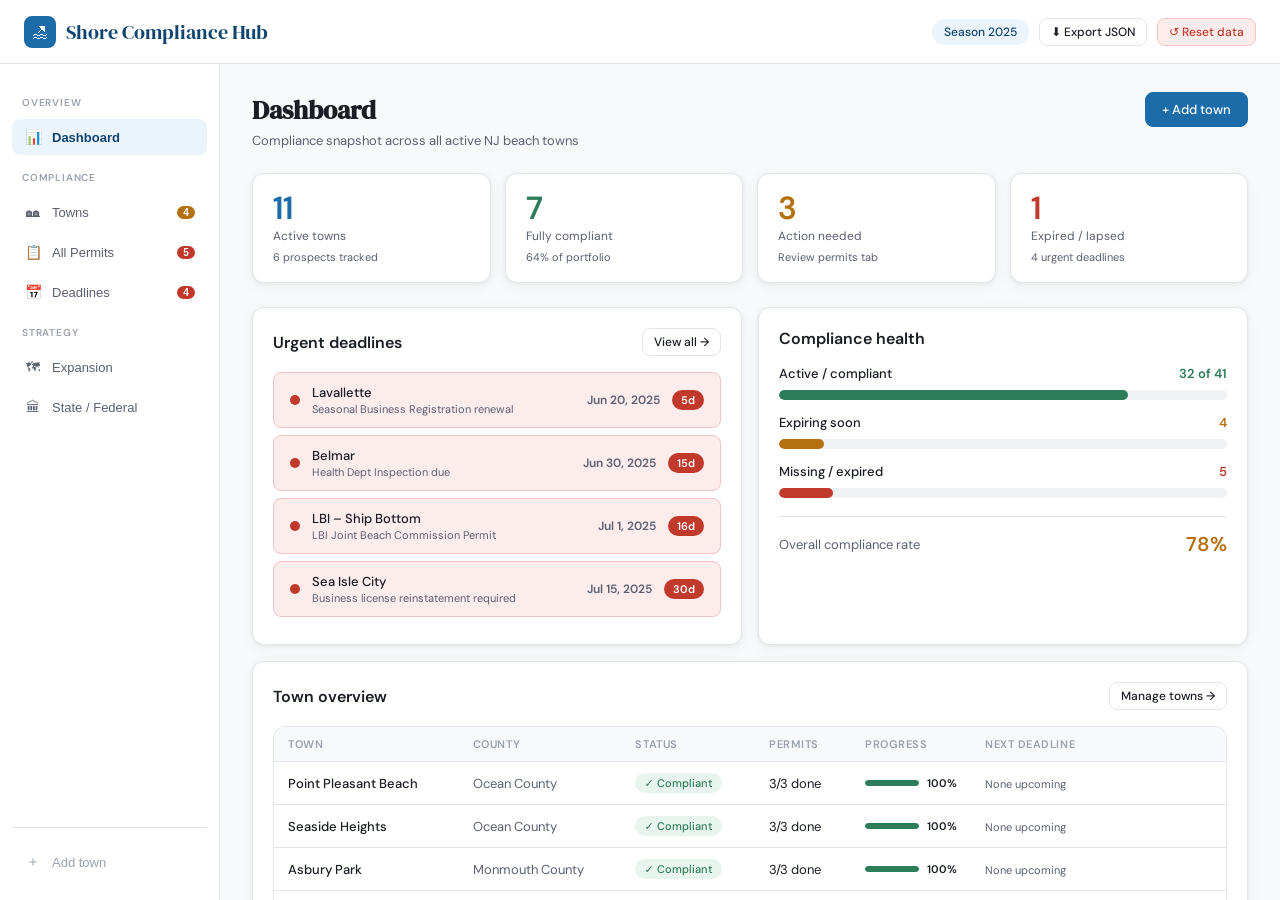
==== index.html @ e297799a "Rename shore_compliance_hub.html to index.html" ====
<!DOCTYPE html>
<html lang="en">
<head>
<meta charset="UTF-8">
<meta name="viewport" content="width=device-width, initial-scale=1.0">
<title>Shore Compliance Hub — NJ Beach Business</title>
<link href="https://fonts.googleapis.com/css2?family=DM+Sans:ital,opsz,wght@0,9..40,300;0,9..40,400;0,9..40,500;0,9..40,600;1,9..40,400&family=DM+Serif+Display&display=swap" rel="stylesheet">
<style>
*,*::before,*::after{box-sizing:border-box;margin:0;padding:0}
:root{
  --ocean:#1B6CA8;--ocean-mid:#2280C4;--ocean-light:#EBF4FB;--ocean-dark:#0F4470;
  --sand:#F5EDD8;--sand-dark:#C4A96A;
  --coral:#E05A3A;--coral-light:#FDEEE9;
  --green:#2E7D5A;--green-light:#E8F5EE;--green-mid:#3A9B70;
  --amber:#B5700F;--amber-light:#FEF3E2;
  --red:#C0392B;--red-light:#FDECEC;
  --gray:#6B7280;--gray-light:#F3F4F6;
  --bg:#ffffff;--bg2:#F8F9FA;--bg3:#F0F2F4;
  --text:#1A1D23;--text2:#5A6070;--text3:#9AA0AD;
  --border:#E2E5EA;--border-mid:#CDD1D9;
  --radius:8px;--radius-lg:12px;--radius-xl:16px;
  --shadow:0 1px 4px rgba(0,0,0,.06),0 4px 16px rgba(0,0,0,.04);
  --shadow-md:0 2px 8px rgba(0,0,0,.08),0 8px 32px rgba(0,0,0,.06);
}
html{font-size:16px;scroll-behavior:smooth}
body{font-family:'DM Sans',system-ui,sans-serif;color:var(--text);background:var(--bg2);min-height:100vh}

/* ─── LAYOUT ─── */
.app-shell{display:grid;grid-template-columns:220px 1fr;grid-template-rows:64px 1fr;min-height:100vh}
.topbar{grid-column:1/-1;background:var(--bg);border-bottom:1px solid var(--border);display:flex;align-items:center;padding:0 24px;gap:16px;position:sticky;top:0;z-index:50}
.logo{font-family:'DM Serif Display',serif;font-size:20px;color:var(--ocean-dark);display:flex;align-items:center;gap:10px;white-space:nowrap}
.logo-icon{width:32px;height:32px;background:var(--ocean);border-radius:8px;display:flex;align-items:center;justify-content:center;color:#fff;font-size:16px}
.topbar-right{margin-left:auto;display:flex;align-items:center;gap:10px}
.season-badge{padding:5px 12px;background:var(--ocean-light);color:var(--ocean-dark);border-radius:99px;font-size:12px;font-weight:500}
.sidebar{background:var(--bg);border-right:1px solid var(--border);padding:20px 12px;display:flex;flex-direction:column;gap:4px;position:sticky;top:64px;height:calc(100vh - 64px);overflow-y:auto}
.sidebar-section{font-size:10px;font-weight:600;color:var(--text3);text-transform:uppercase;letter-spacing:.08em;padding:12px 10px 6px}
.nav-item{display:flex;align-items:center;gap:10px;padding:9px 12px;border-radius:var(--radius);cursor:pointer;font-size:13px;font-weight:500;color:var(--text2);transition:all .15s;border:none;background:none;width:100%;text-align:left}
.nav-item:hover{background:var(--bg2);color:var(--text)}
.nav-item.active{background:var(--ocean-light);color:var(--ocean-dark);font-weight:600}
.nav-item .icon{width:18px;height:18px;display:flex;align-items:center;justify-content:center;font-size:14px;flex-shrink:0}
.nav-badge{margin-left:auto;background:var(--red);color:#fff;border-radius:99px;font-size:10px;font-weight:700;padding:1px 6px;min-width:18px;text-align:center}
.nav-badge.amber{background:var(--amber)}
.sidebar-footer{margin-top:auto;padding-top:16px;border-top:1px solid var(--border)}
.main{padding:28px 32px;overflow-y:auto;height:calc(100vh - 64px)}

/* ─── TYPOGRAPHY & HELPERS ─── */
h1{font-family:'DM Serif Display',serif;font-size:26px;color:var(--text)}
h2{font-size:16px;font-weight:600;color:var(--text)}
h3{font-size:14px;font-weight:500;color:var(--text)}
.page-header{display:flex;align-items:flex-start;justify-content:space-between;margin-bottom:24px;gap:12px;flex-wrap:wrap}
.page-title-group h1{margin-bottom:4px}
.page-subtitle{font-size:13px;color:var(--text2)}
.section-label{font-size:11px;font-weight:600;color:var(--text3);text-transform:uppercase;letter-spacing:.06em;margin-bottom:10px}
.hidden{display:none!important}
.flex{display:flex}.gap-6{gap:6px}.gap-8{gap:8px}.gap-12{gap:12px}.gap-16{gap:16px}
.align-center{align-items:center}.justify-between{justify-content:space-between}
.flex-1{flex:1}.wrap{flex-wrap:wrap}
.mb-8{margin-bottom:8px}.mb-12{margin-bottom:12px}.mb-16{margin-bottom:16px}.mb-20{margin-bottom:20px}.mb-24{margin-bottom:24px}
.text-sm{font-size:13px}.text-xs{font-size:11px}.text-muted{color:var(--text2)}.text-right{text-align:right}
.fw-500{font-weight:500}.fw-600{font-weight:600}

/* ─── BADGES ─── */
.badge{display:inline-flex;align-items:center;gap:4px;padding:3px 9px;border-radius:99px;font-size:11px;font-weight:500;white-space:nowrap}
.badge-green{background:var(--green-light);color:var(--green)}
.badge-amber{background:var(--amber-light);color:var(--amber)}
.badge-red{background:var(--red-light);color:var(--red)}
.badge-ocean{background:var(--ocean-light);color:var(--ocean-dark)}
.badge-gray{background:var(--bg3);color:var(--text2);border:1px solid var(--border)}

/* ─── CARDS ─── */
.card{background:var(--bg);border:1px solid var(--border);border-radius:var(--radius-lg);padding:20px;box-shadow:var(--shadow)}
.card-header{display:flex;align-items:center;justify-content:space-between;margin-bottom:16px;gap:8px;flex-wrap:wrap}
.card-sm{padding:14px 16px}
.card-grid-2{display:grid;grid-template-columns:1fr 1fr;gap:16px}
.card-grid-3{display:grid;grid-template-columns:1fr 1fr 1fr;gap:16px}
.card-grid-4{display:grid;grid-template-columns:repeat(4,1fr);gap:14px}

/* ─── STAT CARDS ─── */
.stat-card{background:var(--bg);border:1px solid var(--border);border-radius:var(--radius-lg);padding:18px 20px;box-shadow:var(--shadow)}
.stat-num{font-size:32px;font-weight:600;line-height:1;margin-bottom:4px}
.stat-label{font-size:12px;color:var(--text2)}
.stat-trend{font-size:11px;margin-top:6px}
.stat-num.ocean{color:var(--ocean)}
.stat-num.green{color:var(--green)}
.stat-num.amber{color:var(--amber)}
.stat-num.red{color:var(--red)}

/* ─── BUTTONS ─── */
.btn{display:inline-flex;align-items:center;gap:6px;padding:8px 16px;border:1px solid var(--border);background:var(--bg);border-radius:var(--radius);font-size:13px;font-weight:500;cursor:pointer;font-family:inherit;color:var(--text);transition:all .15s;white-space:nowrap}
.btn:hover{background:var(--bg2);border-color:var(--border-mid)}
.btn:active{transform:scale(.98)}
.btn-primary{background:var(--ocean);color:#fff;border-color:var(--ocean)}
.btn-primary:hover{background:var(--ocean-mid);border-color:var(--ocean-mid)}
.btn-danger{background:var(--red-light);color:var(--red);border-color:#f0c4c4}
.btn-danger:hover{background:#fbd9d8}
.btn-success{background:var(--green-light);color:var(--green);border-color:#b8e0cb}
.btn-sm{padding:5px 11px;font-size:12px}
.btn-xs{padding:3px 8px;font-size:11px}
.btn-icon{padding:6px;border-radius:var(--radius)}

/* ─── INPUTS ─── */
.form-group{margin-bottom:16px}
.form-row{display:grid;grid-template-columns:1fr 1fr;gap:12px}
.form-label{display:block;font-size:12px;font-weight:500;color:var(--text2);margin-bottom:5px}
.form-input,.form-select,.form-textarea{width:100%;padding:9px 12px;border:1px solid var(--border);border-radius:var(--radius);background:var(--bg);font-family:inherit;font-size:13px;color:var(--text);transition:border-color .15s}
.form-input:focus,.form-select:focus,.form-textarea:focus{outline:none;border-color:var(--ocean);box-shadow:0 0 0 3px rgba(27,108,168,.1)}
.form-select{cursor:pointer}
.form-textarea{resize:vertical;min-height:80px}
.search-wrap{position:relative}
.search-wrap .search-icon{position:absolute;left:10px;top:50%;transform:translateY(-50%);color:var(--text3);font-size:14px}
.search-wrap .form-input{padding-left:32px}

/* ─── TABLE ─── */
.table-wrap{overflow-x:auto;border:1px solid var(--border);border-radius:var(--radius-lg)}
table{width:100%;border-collapse:collapse;font-size:13px}
thead tr{background:var(--bg2);border-bottom:1px solid var(--border)}
th{padding:10px 14px;text-align:left;font-size:11px;font-weight:600;color:var(--text3);text-transform:uppercase;letter-spacing:.05em;white-space:nowrap}
td{padding:11px 14px;border-bottom:1px solid var(--border);vertical-align:middle}
tr:last-child td{border-bottom:none}
tr:hover td{background:var(--bg2)}
.td-actions{display:flex;gap:4px;justify-content:flex-end}

/* ─── PROGRESS ─── */
.progress-bar{height:6px;background:var(--bg3);border-radius:99px;overflow:hidden}
.progress-fill{height:100%;border-radius:99px;transition:width .4s}
.progress-fill.green{background:var(--green)}
.progress-fill.amber{background:var(--amber)}
.progress-fill.red{background:var(--red)}

/* ─── PERMIT ITEMS ─── */
.permit-list{display:flex;flex-direction:column;gap:7px}
.permit-item{display:flex;align-items:center;gap:10px;padding:10px 14px;border-radius:var(--radius);border:1px solid transparent;transition:all .15s}
.permit-item.done{background:var(--green-light);border-color:#b8e0cb}
.permit-item.warn{background:var(--amber-light);border-color:#f5d9a0}
.permit-item.miss{background:var(--red-light);border-color:#f0c4c4}
.permit-item.na{background:var(--bg2);border-color:var(--border)}
.permit-check{width:22px;height:22px;border-radius:50%;display:flex;align-items:center;justify-content:center;font-size:11px;font-weight:700;flex-shrink:0;color:#fff}
.permit-check.done{background:var(--green)}
.permit-check.warn{background:var(--amber)}
.permit-check.miss{background:var(--red)}
.permit-check.na{background:var(--text3)}
.permit-name{font-size:13px;font-weight:500;flex:1}
.permit-exp{font-size:11px;color:var(--text2);white-space:nowrap}
.permit-actions{display:flex;gap:4px;opacity:0;transition:opacity .15s}
.permit-item:hover .permit-actions{opacity:1}

/* ─── DEADLINE ITEMS ─── */
.deadline-item{display:flex;align-items:center;gap:12px;padding:11px 16px;border-radius:var(--radius);border:1px solid transparent}
.deadline-item.urgent{background:var(--red-light);border-color:#f0c4c4}
.deadline-item.soon{background:var(--amber-light);border-color:#f5d9a0}
.deadline-item.ok{background:var(--green-light);border-color:#b8e0cb}
.deadline-item+.deadline-item{margin-top:7px}
.deadline-dot{width:10px;height:10px;border-radius:50%;flex-shrink:0}
.deadline-dot.urgent{background:var(--red)}
.deadline-dot.soon{background:var(--amber)}
.deadline-dot.ok{background:var(--green)}
.deadline-meta{flex:1;min-width:0}
.deadline-town-name{font-size:13px;font-weight:500}
.deadline-type-text{font-size:11px;color:var(--text2);margin-top:1px}
.deadline-date-col{font-size:12px;font-weight:600;color:var(--text2);white-space:nowrap}
.days-chip{padding:3px 9px;border-radius:99px;font-size:11px;font-weight:600;white-space:nowrap}
.days-chip.urgent{background:var(--red);color:#fff}
.days-chip.soon{background:var(--amber);color:#fff}
.days-chip.ok{background:var(--green);color:#fff}
.days-chip.pastdue{background:#7B1010;color:#fff}

/* ─── TOWN ACCORDION ─── */
.town-accordion{display:flex;flex-direction:column;gap:8px}
.town-card{background:var(--bg);border:1px solid var(--border);border-radius:var(--radius-lg);overflow:hidden;box-shadow:var(--shadow);transition:border-color .15s}
.town-card:hover{border-color:var(--ocean-mid)}
.town-card.is-open{border-color:var(--ocean)}
.town-card-header{display:grid;grid-template-columns:1fr auto auto;gap:16px;align-items:center;padding:14px 18px;cursor:pointer;user-select:none}
.town-card-name{font-size:14px;font-weight:600}
.town-card-county{font-size:11px;color:var(--text2);margin-top:1px}
.town-card-badges{display:flex;gap:6px;flex-wrap:wrap;justify-content:flex-end}
.town-card-score-wrap{display:flex;align-items:center;gap:8px}
.town-card-pct{font-size:12px;font-weight:600;min-width:30px;text-align:right}
.town-card-pct.green{color:var(--green)}
.town-card-pct.amber{color:var(--amber)}
.town-card-pct.red{color:var(--red)}
.town-card-chevron{font-size:12px;color:var(--text3);transition:transform .2s;margin-left:8px}
.town-card-body{display:none;border-top:1px solid var(--border);padding:18px}
.town-card.is-open .town-card-body{display:block}
.town-card.is-open .town-card-chevron{transform:rotate(180deg)}
.town-meta-grid{display:grid;grid-template-columns:repeat(3,1fr);gap:10px;margin-bottom:18px}
.town-meta-item label{font-size:10px;font-weight:600;color:var(--text3);text-transform:uppercase;letter-spacing:.05em;display:block;margin-bottom:3px}
.town-meta-item span{font-size:13px;font-weight:500}
.town-notes-box{background:var(--bg2);border:1px solid var(--border);border-radius:var(--radius);padding:10px 14px;font-size:12px;color:var(--text2);margin-bottom:16px}
.town-actions{display:flex;gap:8px;margin-top:14px;flex-wrap:wrap}

/* ─── EXPANSION PROSPECTS ─── */
.prospect-grid{display:grid;grid-template-columns:repeat(2,1fr);gap:14px}
.prospect-card{background:var(--bg);border:1px solid var(--border);border-radius:var(--radius-lg);padding:16px;cursor:pointer;transition:all .2s;box-shadow:var(--shadow)}
.prospect-card:hover{border-color:var(--ocean);box-shadow:var(--shadow-md);transform:translateY(-1px)}
.prospect-card.selected{border-color:var(--ocean);border-width:2px;box-shadow:0 0 0 3px rgba(27,108,168,.1)}
.prospect-name{font-size:15px;font-weight:600;margin-bottom:4px}
.prospect-meta{font-size:11px;color:var(--text2);margin-bottom:10px}
.score-row{display:flex;align-items:center;gap:8px;margin-bottom:8px}
.score-track{flex:1;height:5px;background:var(--bg3);border-radius:99px;overflow:hidden}
.score-fill{height:100%;background:var(--ocean);border-radius:99px}
.score-num{font-size:13px;font-weight:600;color:var(--ocean);min-width:28px;text-align:right}

/* ─── MODAL ─── */
.modal-overlay{position:fixed;inset:0;background:rgba(10,20,40,.45);z-index:200;display:flex;align-items:center;justify-content:center;padding:20px;opacity:0;pointer-events:none;transition:opacity .2s}
.modal-overlay.open{opacity:1;pointer-events:all}
.modal{background:var(--bg);border-radius:var(--radius-xl);border:1px solid var(--border);box-shadow:var(--shadow-md);width:100%;max-width:520px;max-height:90vh;display:flex;flex-direction:column;transform:translateY(12px);transition:transform .2s}
.modal-overlay.open .modal{transform:translateY(0)}
.modal-header{display:flex;align-items:center;justify-content:space-between;padding:20px 24px 0}
.modal-title{font-size:16px;font-weight:600}
.modal-close{background:none;border:none;font-size:20px;cursor:pointer;color:var(--text3);line-height:1;padding:0 2px;transition:color .15s}
.modal-close:hover{color:var(--text)}
.modal-body{padding:20px 24px;overflow-y:auto;flex:1}
.modal-footer{padding:16px 24px;border-top:1px solid var(--border);display:flex;justify-content:flex-end;gap:10px}

/* ─── TOAST ─── */
.toast-stack{position:fixed;bottom:24px;right:24px;z-index:300;display:flex;flex-direction:column;gap:8px;pointer-events:none}
.toast{display:flex;align-items:center;gap:10px;padding:12px 16px;border-radius:var(--radius);background:var(--text);color:#fff;font-size:13px;font-weight:500;box-shadow:var(--shadow-md);opacity:0;transform:translateX(24px);transition:all .3s;max-width:340px}
.toast.show{opacity:1;transform:translateX(0)}
.toast.green{background:var(--green)}
.toast.red{background:var(--red)}
.toast.amber{background:var(--amber)}

/* ─── FILTER CHIPS ─── */
.chip-row{display:flex;gap:6px;flex-wrap:wrap;margin-bottom:16px}
.chip{padding:5px 13px;border:1px solid var(--border);border-radius:99px;font-size:12px;font-weight:500;cursor:pointer;background:var(--bg);color:var(--text2);font-family:inherit;transition:all .15s}
.chip:hover{border-color:var(--border-mid);color:var(--text)}
.chip.active{background:var(--ocean);color:#fff;border-color:var(--ocean)}

/* ─── EMPTY STATE ─── */
.empty-state{text-align:center;padding:48px 24px;color:var(--text2)}
.empty-icon{font-size:36px;margin-bottom:12px}
.empty-title{font-size:15px;font-weight:500;color:var(--text);margin-bottom:6px}
.empty-sub{font-size:13px}

/* ─── CONFIRM DIALOG ─── */
.confirm-overlay{position:fixed;inset:0;background:rgba(10,20,40,.5);z-index:250;display:flex;align-items:center;justify-content:center;opacity:0;pointer-events:none;transition:opacity .15s}
.confirm-overlay.open{opacity:1;pointer-events:all}
.confirm-box{background:var(--bg);border-radius:var(--radius-xl);border:1px solid var(--border);box-shadow:var(--shadow-md);padding:24px;max-width:360px;width:90%;transform:scale(.96);transition:transform .15s}
.confirm-overlay.open .confirm-box{transform:scale(1)}
.confirm-title{font-size:15px;font-weight:600;margin-bottom:8px}
.confirm-msg{font-size:13px;color:var(--text2);margin-bottom:20px;line-height:1.5}
.confirm-actions{display:flex;gap:8px;justify-content:flex-end}

/* ─── SCROLLBAR ─── */
::-webkit-scrollbar{width:6px;height:6px}
::-webkit-scrollbar-track{background:transparent}
::-webkit-scrollbar-thumb{background:var(--border-mid);border-radius:99px}

/* ─── PRINT ─── */
@media print{.sidebar,.topbar,.btn,.permit-actions,.town-actions{display:none!important}.main{padding:0;height:auto}.app-shell{grid-template-columns:1fr}}
</style>
</head>
<body>

<!-- TOAST STACK -->
<div class="toast-stack" id="toast-stack"></div>

<!-- CONFIRM DIALOG -->
<div class="confirm-overlay" id="confirm-overlay">
  <div class="confirm-box">
    <div class="confirm-title" id="confirm-title">Are you sure?</div>
    <div class="confirm-msg" id="confirm-msg"></div>
    <div class="confirm-actions">
      <button class="btn" onclick="closeConfirm(false)">Cancel</button>
      <button class="btn btn-danger" id="confirm-ok-btn" onclick="closeConfirm(true)">Delete</button>
    </div>
  </div>
</div>

<!-- MODAL: Add/Edit Town -->
<div class="modal-overlay" id="modal-town">
  <div class="modal">
    <div class="modal-header">
      <span class="modal-title" id="modal-town-title">Add Town</span>
      <button class="modal-close" onclick="closeModal('modal-town')">✕</button>
    </div>
    <div class="modal-body">
      <input type="hidden" id="town-edit-id">
      <div class="form-row">
        <div class="form-group">
          <label class="form-label">Town / Borough name *</label>
          <input class="form-input" id="tf-name" placeholder="e.g. Belmar">
        </div>
        <div class="form-group">
          <label class="form-label">County *</label>
          <select class="form-select" id="tf-county">
            <option>Monmouth County</option>
            <option>Ocean County</option>
            <option>Atlantic County</option>
            <option>Cape May County</option>
            <option>Middlesex County</option>
            <option>Burlington County</option>
            <option>Other</option>
          </select>
        </div>
      </div>
      <div class="form-row">
        <div class="form-group">
          <label class="form-label">Compliance status</label>
          <select class="form-select" id="tf-status">
            <option value="compliant">✓ Compliant</option>
            <option value="pending">⚠ Action needed</option>
            <option value="expired">✗ Expired / lapsed</option>
          </select>
        </div>
        <div class="form-group">
          <label class="form-label">Beach badge program</label>
          <select class="form-select" id="tf-badge">
            <option>Seasonal badge</option>
            <option>Daily badge</option>
            <option>Free beach</option>
          </select>
        </div>
      </div>
      <div class="form-row">
        <div class="form-group">
          <label class="form-label">Primary contact name</label>
          <input class="form-input" id="tf-contact" placeholder="e.g. Borough Clerk">
        </div>
        <div class="form-group">
          <label class="form-label">Contact phone</label>
          <input class="form-input" id="tf-phone" placeholder="732-000-0000">
        </div>
      </div>
      <div class="form-row">
        <div class="form-group">
          <label class="form-label">Annual license fee</label>
          <input class="form-input" id="tf-fee" placeholder="e.g. $2,400/season">
        </div>
        <div class="form-group">
          <label class="form-label">Setup zones / locations</label>
          <input class="form-input" type="number" id="tf-zones" min="1" value="1">
        </div>
      </div>
      <div class="form-group">
        <label class="form-label">Beach length</label>
        <input class="form-input" id="tf-beach" placeholder="e.g. 2.4 miles">
      </div>
      <div class="form-group">
        <label class="form-label">Notes / special requirements</label>
        <textarea class="form-textarea" id="tf-notes" placeholder="Key contacts, seasonal quirks, HOA agreements..."></textarea>
      </div>
    </div>
    <div class="modal-footer">
      <button class="btn" onclick="closeModal('modal-town')">Cancel</button>
      <button class="btn btn-primary" onclick="saveTown()">Save town</button>
    </div>
  </div>
</div>

<!-- MODAL: Add/Edit Permit -->
<div class="modal-overlay" id="modal-permit">
  <div class="modal">
    <div class="modal-header">
      <span class="modal-title" id="modal-permit-title">Add Permit</span>
      <button class="modal-close" onclick="closeModal('modal-permit')">✕</button>
    </div>
    <div class="modal-body">
      <input type="hidden" id="permit-edit-town-id">
      <input type="hidden" id="permit-edit-permit-id">
      <div class="form-group">
        <label class="form-label">Permit / license name *</label>
        <input class="form-input" id="pf-name" placeholder="e.g. Beach Vendor License">
      </div>
      <div class="form-row">
        <div class="form-group">
          <label class="form-label">Status</label>
          <select class="form-select" id="pf-status">
            <option value="done">✓ Active / compliant</option>
            <option value="warn">⚠ Expiring / pending</option>
            <option value="miss">✗ Missing / expired</option>
            <option value="na">— Not applicable</option>
          </select>
        </div>
        <div class="form-group">
          <label class="form-label">Permit type</label>
          <select class="form-select" id="pf-type">
            <option value="municipal">Municipal</option>
            <option value="state">State (NJ)</option>
            <option value="federal">Federal</option>
            <option value="insurance">Insurance</option>
          </select>
        </div>
      </div>
      <div class="form-row">
        <div class="form-group">
          <label class="form-label">Expiration / due date</label>
          <input class="form-input" type="date" id="pf-exp">
        </div>
        <div class="form-group">
          <label class="form-label">Issuing authority</label>
          <input class="form-input" id="pf-authority" placeholder="e.g. Borough Clerk">
        </div>
      </div>
      <div class="form-group">
        <label class="form-label">Renewal fee</label>
        <input class="form-input" id="pf-fee" placeholder="e.g. $350">
      </div>
      <div class="form-group">
        <label class="form-label">Notes</label>
        <textarea class="form-textarea" id="pf-notes" placeholder="Application steps, contacts, link to form..."></textarea>
      </div>
    </div>
    <div class="modal-footer">
      <button class="btn" onclick="closeModal('modal-permit')">Cancel</button>
      <button class="btn btn-primary" onclick="savePermit()">Save permit</button>
    </div>
  </div>
</div>

<!-- MODAL: Add/Edit Deadline -->
<div class="modal-overlay" id="modal-deadline">
  <div class="modal">
    <div class="modal-header">
      <span class="modal-title" id="modal-deadline-title">Add Deadline</span>
      <button class="modal-close" onclick="closeModal('modal-deadline')">✕</button>
    </div>
    <div class="modal-body">
      <input type="hidden" id="deadline-edit-id">
      <div class="form-group">
        <label class="form-label">Related town</label>
        <select class="form-select" id="df-town">
          <option value="__state__">State / NJ-wide</option>
        </select>
      </div>
      <div class="form-group">
        <label class="form-label">Description *</label>
        <input class="form-input" id="df-desc" placeholder="e.g. Annual vendor license renewal">
      </div>
      <div class="form-row">
        <div class="form-group">
          <label class="form-label">Due date *</label>
          <input class="form-input" type="date" id="df-date">
        </div>
        <div class="form-group">
          <label class="form-label">Priority</label>
          <select class="form-select" id="df-priority">
            <option value="urgent">🔴 Urgent</option>
            <option value="soon">🟡 Soon</option>
            <option value="ok">🟢 On track</option>
          </select>
        </div>
      </div>
      <div class="form-group">
        <label class="form-label">Notes</label>
        <textarea class="form-textarea" id="df-notes" placeholder="Reminder notes, action items..."></textarea>
      </div>
    </div>
    <div class="modal-footer">
      <button class="btn" onclick="closeModal('modal-deadline')">Cancel</button>
      <button class="btn btn-primary" onclick="saveDeadline()">Save deadline</button>
    </div>
  </div>
</div>

<!-- MODAL: Prospect Detail -->
<div class="modal-overlay" id="modal-prospect">
  <div class="modal" style="max-width:580px">
    <div class="modal-header">
      <span class="modal-title" id="modal-prospect-title">Expansion Details</span>
      <button class="modal-close" onclick="closeModal('modal-prospect')">✕</button>
    </div>
    <div class="modal-body" id="modal-prospect-body"></div>
    <div class="modal-footer">
      <button class="btn" onclick="closeModal('modal-prospect')">Close</button>
      <button class="btn btn-primary" id="modal-prospect-add-btn">+ Add to active towns</button>
    </div>
  </div>
</div>

<!-- APP SHELL -->
<div class="app-shell">

  <!-- TOP BAR -->
  <header class="topbar">
    <div class="logo">
      <div class="logo-icon">🏖</div>
      Shore Compliance Hub
    </div>
    <div class="topbar-right">
      <span class="season-badge">Season 2025</span>
      <button class="btn btn-sm" onclick="exportData()">⬇ Export JSON</button>
      <button class="btn btn-sm btn-danger" onclick="resetToDefaults()">↺ Reset data</button>
    </div>
  </header>

  <!-- SIDEBAR -->
  <nav class="sidebar">
    <span class="sidebar-section">Overview</span>
    <button class="nav-item active" onclick="gotoTab('dashboard')" id="nav-dashboard">
      <span class="icon">📊</span> Dashboard
    </button>

    <span class="sidebar-section">Compliance</span>
    <button class="nav-item" onclick="gotoTab('towns')" id="nav-towns">
      <span class="icon">🏘</span> Towns
      <span class="nav-badge amber" id="nav-towns-badge">0</span>
    </button>
    <button class="nav-item" onclick="gotoTab('permits')" id="nav-permits">
      <span class="icon">📋</span> All Permits
      <span class="nav-badge" id="nav-permits-badge">0</span>
    </button>
    <button class="nav-item" onclick="gotoTab('deadlines')" id="nav-deadlines">
      <span class="icon">📅</span> Deadlines
      <span class="nav-badge" id="nav-deadlines-badge">0</span>
    </button>

    <span class="sidebar-section">Strategy</span>
    <button class="nav-item" onclick="gotoTab('expansion')" id="nav-expansion">
      <span class="icon">🗺</span> Expansion
    </button>
    <button class="nav-item" onclick="gotoTab('statereqs')" id="nav-statereqs">
      <span class="icon">🏛</span> State / Federal
    </button>

    <div class="sidebar-footer">
      <button class="nav-item" style="color:var(--text3)" onclick="openTownModal()">
        <span class="icon">＋</span> Add town
      </button>
    </div>
  </nav>

  <!-- MAIN CONTENT -->
  <main class="main" id="main-content">

    <!-- ═══ DASHBOARD ═══ -->
    <div id="tab-dashboard">
      <div class="page-header">
        <div class="page-title-group">
          <h1>Dashboard</h1>
          <p class="page-subtitle">Compliance snapshot across all active NJ beach towns</p>
        </div>
        <button class="btn btn-primary" onclick="openTownModal()">+ Add town</button>
      </div>

      <div class="card-grid-4 mb-24" id="dash-stats"></div>

      <div class="card-grid-2 mb-16">
        <div class="card">
          <div class="card-header">
            <h2>Urgent deadlines</h2>
            <button class="btn btn-sm" onclick="gotoTab('deadlines')">View all →</button>
          </div>
          <div id="dash-urgent-deadlines"></div>
        </div>
        <div class="card">
          <div class="card-header">
            <h2>Compliance health</h2>
          </div>
          <div id="dash-health"></div>
        </div>
      </div>

      <div class="card">
        <div class="card-header">
          <h2>Town overview</h2>
          <button class="btn btn-sm" onclick="gotoTab('towns')">Manage towns →</button>
        </div>
        <div class="table-wrap">
          <table id="dash-towns-table">
            <thead><tr><th>Town</th><th>County</th><th>Status</th><th>Permits</th><th>Progress</th><th>Next deadline</th></tr></thead>
            <tbody id="dash-towns-tbody"></tbody>
          </table>
        </div>
      </div>
    </div>

    <!-- ═══ TOWNS ═══ -->
    <div id="tab-towns" class="hidden">
      <div class="page-header">
        <div class="page-title-group">
          <h1>Towns</h1>
          <p class="page-subtitle" id="towns-count-label">Loading...</p>
        </div>
        <div class="flex gap-8">
          <div class="search-wrap" style="width:220px">
            <span class="search-icon">🔍</span>
            <input class="form-input" id="towns-search" placeholder="Search towns..." oninput="renderTowns()">
          </div>
          <button class="btn btn-primary" onclick="openTownModal()">+ Add town</button>
        </div>
      </div>
      <div class="chip-row" id="towns-filter-chips">
        <button class="chip active" data-filter="all" onclick="setChipFilter('towns',this)">All</button>
        <button class="chip" data-filter="compliant" onclick="setChipFilter('towns',this)">✓ Compliant</button>
        <button class="chip" data-filter="pending" onclick="setChipFilter('towns',this)">⚠ Pending</button>
        <button class="chip" data-filter="expired" onclick="setChipFilter('towns',this)">✗ Expired</button>
      </div>
      <div class="town-accordion" id="towns-accordion"></div>
    </div>

    <!-- ═══ PERMITS ═══ -->
    <div id="tab-permits" class="hidden">
      <div class="page-header">
        <div class="page-title-group">
          <h1>All Permits</h1>
          <p class="page-subtitle">Unified permit registry across all towns</p>
        </div>
        <div class="flex gap-8">
          <div class="search-wrap" style="width:200px">
            <span class="search-icon">🔍</span>
            <input class="form-input" id="permits-search" placeholder="Search permits..." oninput="renderPermits()">
          </div>
        </div>
      </div>
      <div class="flex gap-12 mb-16 wrap">
        <div>
          <div class="section-label mb-8">Filter by town</div>
          <select class="form-select" style="width:200px" id="permits-town-filter" onchange="renderPermits()">
            <option value="all">All towns</option>
          </select>
        </div>
        <div>
          <div class="section-label mb-8">Filter by type</div>
          <div class="chip-row" id="permits-type-chips" style="margin-bottom:0">
            <button class="chip active" data-filter="all" onclick="setChipFilter('permits',this)">All types</button>
            <button class="chip" data-filter="municipal" onclick="setChipFilter('permits',this)">Municipal</button>
            <button class="chip" data-filter="state" onclick="setChipFilter('permits',this)">State</button>
            <button class="chip" data-filter="federal" onclick="setChipFilter('permits',this)">Federal</button>
            <button class="chip" data-filter="insurance" onclick="setChipFilter('permits',this)">Insurance</button>
          </div>
        </div>
        <div>
          <div class="section-label mb-8">Filter by status</div>
          <div class="chip-row" id="permits-status-chips" style="margin-bottom:0">
            <button class="chip active" data-filter="all" onclick="setChipFilter('permit-status',this)">All statuses</button>
            <button class="chip" data-filter="done" onclick="setChipFilter('permit-status',this)">✓ Active</button>
            <button class="chip" data-filter="warn" onclick="setChipFilter('permit-status',this)">⚠ Expiring</button>
            <button class="chip" data-filter="miss" onclick="setChipFilter('permit-status',this)">✗ Missing</button>
          </div>
        </div>
      </div>
      <div class="table-wrap">
        <table>
          <thead><tr><th>Permit / License</th><th>Town</th><th>Type</th><th>Status</th><th>Expires</th><th>Authority</th><th>Fee</th><th></th></tr></thead>
          <tbody id="permits-tbody"></tbody>
        </table>
      </div>
    </div>

    <!-- ═══ DEADLINES ═══ -->
    <div id="tab-deadlines" class="hidden">
      <div class="page-header">
        <div class="page-title-group">
          <h1>Deadlines</h1>
          <p class="page-subtitle">All compliance due dates, sorted by urgency</p>
        </div>
        <button class="btn btn-primary" onclick="openDeadlineModal()">+ Add deadline</button>
      </div>
      <div class="chip-row" id="deadlines-filter-chips">
        <button class="chip active" data-filter="all" onclick="setChipFilter('deadlines',this)">All</button>
        <button class="chip" data-filter="urgent" onclick="setChipFilter('deadlines',this)">🔴 Urgent</button>
        <button class="chip" data-filter="soon" onclick="setChipFilter('deadlines',this)">🟡 Soon</button>
        <button class="chip" data-filter="ok" onclick="setChipFilter('deadlines',this)">🟢 On track</button>
      </div>
      <div id="deadlines-list"></div>
    </div>

    <!-- ═══ EXPANSION ═══ -->
    <div id="tab-expansion" class="hidden">
      <div class="page-header">
        <div class="page-title-group">
          <h1>Expansion Planner</h1>
          <p class="page-subtitle">Prospect towns ranked by compliance feasibility, permit complexity, and revenue potential</p>
        </div>
      </div>
      <div class="prospect-grid" id="prospect-grid"></div>
    </div>

    <!-- ═══ STATE / FEDERAL ═══ -->
    <div id="tab-statereqs" class="hidden">
      <div class="page-header">
        <div class="page-title-group">
          <h1>State &amp; Federal Requirements</h1>
          <p class="page-subtitle">NJ-wide and federal licenses required regardless of operating town</p>
        </div>
        <button class="btn btn-primary" onclick="openPermitModal('__state__')">+ Add state permit</button>
      </div>
      <div class="card mb-16">
        <div class="card-header"><h2>NJ State licenses</h2><span class="badge badge-green">New Jersey</span></div>
        <div class="permit-list" id="state-permits-list"></div>
      </div>
      <div class="card">
        <div class="card-header"><h2>Federal requirements</h2><span class="badge badge-ocean">USA</span></div>
        <div class="permit-list" id="federal-permits-list"></div>
      </div>
    </div>

  </main>
</div>

<script>
// ────────────────────────────────────────────────────
//  DATA LAYER
// ────────────────────────────────────────────────────
const DEFAULT_DATA = {
  towns: [
    { id:1, name:'Point Pleasant Beach', county:'Ocean County', status:'compliant', badgeProgram:'Seasonal badge', contact:'Jennifer Walsh', phone:'732-892-1118', fee:'$2,400/season', zones:3, beach:'1.8 miles', notes:'Strong summer season. Boardwalk vendor spots fill quickly — reserve early.',
      permits:[
        {id:101,name:'Beach Vendor License',status:'done',type:'municipal',exp:'2025-09-30',authority:'Borough Clerk',fee:'$750',notes:'Renews annually March 1.'},
        {id:102,name:'Special Event Permit',status:'done',type:'municipal',exp:'2025-09-30',authority:'Events Office',fee:'$200',notes:'Required for group bookings >20 pax.'},
        {id:103,name:'Zoning Approval – Boardwalk',status:'done',type:'municipal',exp:'2025-12-31',authority:'Planning Board',fee:'$150',notes:''},
      ]},
    { id:2, name:'Seaside Heights', county:'Ocean County', status:'compliant', badgeProgram:'Seasonal badge', contact:'Mark DeVito', phone:'732-793-9100', fee:'$1,800/season', zones:4, beach:'1.2 miles', notes:'High foot traffic. Work closely with borough on peak-season logistics.',
      permits:[
        {id:201,name:'Beach Vendor License',status:'done',type:'municipal',exp:'2025-09-30',authority:'Borough Hall',fee:'$600',notes:''},
        {id:202,name:'Amusement / Recreation Permit',status:'done',type:'municipal',exp:'2025-09-30',authority:'Recreation Dept.',fee:'$300',notes:''},
        {id:203,name:'Fire Marshal Inspection',status:'done',type:'municipal',exp:'2025-06-01',authority:'Fire Marshal',fee:'$0',notes:'Annual inspection of storage shed.'},
      ]},
    { id:3, name:'Asbury Park', county:'Monmouth County', status:'compliant', badgeProgram:'Free beach', contact:'City Clerk Office', phone:'732-775-2100', fee:'$3,100/season', zones:2, beach:'1.5 miles', notes:'Free beach = high volume. ADA compliance is strictly enforced.',
      permits:[
        {id:301,name:'Beach Operator Permit',status:'done',type:'municipal',exp:'2025-10-31',authority:'City Clerk',fee:'$1,200',notes:''},
        {id:302,name:'Commercial Use Agreement',status:'done',type:'municipal',exp:'2025-12-31',authority:'City Administrator',fee:'$900',notes:'Annual agreement with city.'},
        {id:303,name:'ADA Compliance Certification',status:'done',type:'state',exp:'2025-12-31',authority:'NJ DCA',fee:'$0',notes:'Self-certification form filed annually.'},
      ]},
    { id:4, name:'Belmar', county:'Monmouth County', status:'pending', badgeProgram:'Seasonal badge', contact:'Borough Hall', phone:'732-681-3700', fee:'$1,950/season', zones:3, beach:'1.1 miles', notes:'Health dept inspection overdue. DPW permit not yet applied for.',
      permits:[
        {id:401,name:'Beach Vendor License',status:'done',type:'municipal',exp:'2025-09-30',authority:'Borough Clerk',fee:'$700',notes:''},
        {id:402,name:'Health Dept Inspection',status:'warn',type:'municipal',exp:'2025-06-30',authority:'Monmouth Co. Health',fee:'$0',notes:'URGENT — schedule immediately.'},
        {id:403,name:'DPW Encroachment Permit',status:'miss',type:'municipal',exp:'',authority:'Dept. of Public Works',fee:'$175',notes:'Apply at least 4 weeks before season.'},
      ]},
    { id:5, name:'Spring Lake', county:'Monmouth County', status:'compliant', badgeProgram:'Seasonal badge', contact:'Borough Clerk', phone:'732-449-0800', fee:'$2,200/season', zones:2, beach:'2.0 miles', notes:'Upscale clientele. Very organized permit process.',
      permits:[
        {id:501,name:'Commercial Beach Permit',status:'done',type:'municipal',exp:'2025-09-30',authority:'Borough Clerk',fee:'$800',notes:''},
        {id:502,name:'Seasonal Concession License',status:'done',type:'municipal',exp:'2025-09-30',authority:'Borough Hall',fee:'$400',notes:''},
      ]},
    { id:6, name:'Lavallette', county:'Ocean County', status:'pending', badgeProgram:'Seasonal badge', contact:"Mayor's Office", phone:'732-793-7477', fee:'$1,600/season', zones:2, beach:'0.9 miles', notes:'Seasonal business registration renewal due very soon.',
      permits:[
        {id:601,name:'Beach Vendor License',status:'done',type:'municipal',exp:'2025-09-30',authority:'Borough Clerk',fee:'$500',notes:''},
        {id:602,name:'Seasonal Business Registration',status:'warn',type:'municipal',exp:'2025-06-20',authority:'Borough Hall',fee:'$125',notes:'URGENT — expires June 20.'},
        {id:603,name:'Insurance Certificate on File',status:'done',type:'insurance',exp:'2025-12-01',authority:'Borough Hall',fee:'$0',notes:'COI filed with borough.'},
      ]},
    { id:7, name:'Manasquan', county:'Monmouth County', status:'compliant', badgeProgram:'Seasonal badge', contact:"Clerk's Office", phone:'732-223-0544', fee:'$1,750/season', zones:2, beach:'0.8 miles', notes:'Smooth permit process. Great relationship with borough.',
      permits:[
        {id:701,name:'Beach Operator License',status:'done',type:'municipal',exp:'2025-09-30',authority:'Borough Clerk',fee:'$600',notes:''},
        {id:702,name:'Municipal Court Bond',status:'done',type:'municipal',exp:'2025-12-31',authority:'Court Administrator',fee:'$250',notes:''},
      ]},
    { id:8, name:'LBI – Ship Bottom', county:'Ocean County', status:'pending', badgeProgram:'Daily / Seasonal badge', contact:'Ship Bottom Borough', phone:'609-494-2171', fee:'$2,800/season', zones:5, beach:'3.0 miles', notes:'LBI joint beach commission approval required. Storage agreement pending.',
      permits:[
        {id:801,name:'LBI Joint Beach Commission Permit',status:'warn',type:'municipal',exp:'2025-07-01',authority:'LBI Beach Commission',fee:'$950',notes:'Meeting held first Tuesday of month.'},
        {id:802,name:'Beach Chair/Umbrella License',status:'miss',type:'municipal',exp:'',authority:'Ship Bottom Borough',fee:'$400',notes:'Requires separate application.'},
        {id:803,name:'Liability Waiver on File',status:'done',type:'insurance',exp:'2025-12-01',authority:'Borough Clerk',fee:'$0',notes:''},
        {id:804,name:'Seasonal Storage Agreement',status:'miss',type:'municipal',exp:'',authority:'DPW',fee:'$300',notes:'Storage shed lease needed.'},
      ]},
    { id:9, name:'Avalon', county:'Cape May County', status:'compliant', badgeProgram:'Seasonal badge', contact:'Borough Hall', phone:'609-967-3066', fee:'$3,400/season', zones:3, beach:'2.8 miles', notes:'Premium market, high revenue per unit. Dune protection compliance mandatory.',
      permits:[
        {id:901,name:'Beach Concession License',status:'done',type:'municipal',exp:'2025-09-30',authority:'Borough Clerk',fee:'$1,100',notes:''},
        {id:902,name:'Dune Protection Compliance',status:'done',type:'state',exp:'2025-12-31',authority:'NJ DEP / CAFRA',fee:'$0',notes:'Annual self-certification.'},
        {id:903,name:'Seasonal Employee Registration',status:'done',type:'state',exp:'2025-12-31',authority:'NJ DOL',fee:'$0',notes:'Filed with NJ DOL each May.'},
      ]},
    { id:10, name:'Wildwood', county:'Cape May County', status:'compliant', badgeProgram:'Free beach', contact:'City Business Office', phone:'609-522-2444', fee:'$2,100/season', zones:6, beach:'5.0 miles', notes:'Free beach = very high volume. Widest beach in NJ. Excellent for group experiences.',
      permits:[
        {id:1001,name:'Beach Equipment Vendor License',status:'done',type:'municipal',exp:'2025-09-30',authority:'City Business Office',fee:'$800',notes:''},
        {id:1002,name:'Boardwalk Operator Permit',status:'done',type:'municipal',exp:'2025-09-30',authority:'Boardwalk Commission',fee:'$500',notes:''},
        {id:1003,name:'Cape May Co. Health Cert.',status:'done',type:'state',exp:'2025-12-31',authority:'Cape May Co. Health',fee:'$0',notes:'Annual inspection.'},
      ]},
    { id:11, name:'Sea Isle City', county:'Cape May County', status:'expired', badgeProgram:'Seasonal badge', contact:'City Hall', phone:'609-263-4461', fee:'$1,900/season', zones:2, beach:'1.4 miles', notes:'CRITICAL: Both vendor license and annual business renewal lapsed. Must reinstate before operating.',
      permits:[
        {id:1101,name:'Beach Vendor License',status:'miss',type:'municipal',exp:'2024-09-30',authority:'City Clerk',fee:'$700',notes:'EXPIRED. Reinstatement requires re-application.'},
        {id:1102,name:'Annual Business Renewal',status:'miss',type:'municipal',exp:'2025-01-15',authority:'City Hall',fee:'$250',notes:'EXPIRED. Penalty fee may apply.'},
        {id:1103,name:'Liability Insurance',status:'warn',type:'insurance',exp:'2025-08-01',authority:'City Hall',fee:'$0',notes:'COI needs to be re-submitted with updated policy.'},
      ]},
  ],
  statePermits: [
    {id:'s1',name:'NJ Business Registration (Trade Name)',status:'done',type:'state',exp:'2025-12-31',authority:'NJ Division of Revenue',fee:'$125',notes:'Renews annually.'},
    {id:'s2',name:'NJ DEP Coastal Zone Permit (CAFRA)',status:'done',type:'state',exp:'2025-10-01',authority:'NJ DEP / CAFRA',fee:'$500',notes:'Required for any coastal commercial activity.'},
    {id:'s3',name:'NJ Sales Tax Certificate (ST-1)',status:'done',type:'state',exp:'Permanent',authority:'NJ Division of Taxation',fee:'$0',notes:'One-time registration. Keep on file at all locations.'},
    {id:'s4',name:'General Liability Insurance ($2M per occurrence)',status:'done',type:'insurance',exp:'2025-12-01',authority:'All municipalities require',fee:'~$3,800/yr',notes:'COI must be furnished to each town annually.'},
    {id:'s5',name:"Workers' Comp Insurance",status:'done',type:'insurance',exp:'2025-12-01',authority:'NJ DOL requirement',fee:'~$1,200/yr',notes:'Required if any W-2 employees.'},
    {id:'s6',name:'NJ Seller\'s Permit (if retail)',status:'done',type:'state',exp:'Permanent',authority:'NJ Division of Taxation',fee:'$0',notes:'Required if selling merchandise.'},
  ],
  federalPermits: [
    {id:'f1',name:'Federal EIN (Employer ID Number)',status:'done',type:'federal',exp:'Permanent',authority:'IRS',fee:'$0',notes:''},
    {id:'f2',name:'I-9 / Worker Authorization Records',status:'done',type:'federal',exp:'Ongoing',authority:'USCIS / DOL',fee:'$0',notes:'Required for all employees. Keep on file 3 yrs.'},
    {id:'f3',name:'ADA Compliance (Title III)',status:'done',type:'federal',exp:'Ongoing',authority:'DOJ / ADA',fee:'$0',notes:'Beach equipment must be ADA accessible.'},
  ],
  deadlines: [
    {id:'d1',town:'Lavallette',desc:'Seasonal Business Registration renewal',date:'2025-06-20',urgency:'urgent',notes:'File with Borough Hall in person.'},
    {id:'d2',town:'Belmar',desc:'Health Dept Inspection due',date:'2025-06-30',urgency:'urgent',notes:'Call Monmouth County Health at 732-431-7456.'},
    {id:'d3',town:'LBI – Ship Bottom',desc:'LBI Joint Beach Commission Permit',date:'2025-07-01',urgency:'urgent',notes:'Commission meeting first Tuesday of July.'},
    {id:'d4',town:'Sea Isle City',desc:'Business license reinstatement required',date:'2025-07-15',urgency:'urgent',notes:'Re-application required — not a simple renewal.'},
    {id:'d5',town:'Belmar',desc:'DPW Encroachment Permit application',date:'2025-07-20',urgency:'soon',notes:'4-week processing time.'},
    {id:'d6',town:'LBI – Ship Bottom',desc:'Beach Chair/Umbrella License',date:'2025-07-25',urgency:'soon',notes:''},
    {id:'d7',town:'LBI – Ship Bottom',desc:'Seasonal Storage Agreement signing',date:'2025-07-25',urgency:'soon',notes:'Coordinate with DPW.'},
    {id:'d8',town:'Sea Isle City',desc:'Liability Insurance COI re-submission',date:'2025-08-01',urgency:'soon',notes:''},
    {id:'d9',town:'NJ-wide',desc:'NJ DEP Coastal Zone Permit renewal',date:'2025-10-01',urgency:'ok',notes:'Submit 60 days in advance.'},
    {id:'d10',town:'All towns',desc:'Municipal vendor permits renewal season',date:'2025-09-30',urgency:'ok',notes:'Begin renewal process August 1.'},
    {id:'d11',town:'NJ-wide',desc:'General Liability Insurance renewal',date:'2025-12-01',urgency:'ok',notes:'Furnish updated COI to all 11 towns.'},
  ],
  prospects: [
    {id:'p1',name:'Mantoloking',county:'Ocean County',population:250,beach:'1.2 mi',fee:'~$3,200',complexity:'Low',score:88,badge:'Seasonal badge',requirements:['Private beach community HOA approval','Ocean Co. health certificate','Liability COI ($2M+)','DPW coordination for equipment storage'],notes:'Very small, exclusive community. Limited vendor slots but very high revenue per booking. Relationship-driven — HOA board approval is the key gate.'},
    {id:'p2',name:'Bay Head',county:'Ocean County',population:1200,beach:'0.8 mi',fee:'~$2,800',complexity:'Low',score:82,badge:'Seasonal badge',requirements:['Bay Head Beach Assoc. vote (held annually in April)','Annual vendor license – Borough Clerk','DPW encroachment permit','Insurance COI on file'],notes:'Semi-private beach association controls vendor access. Long lead time for association vote. Strong demographics.'},
    {id:'p3',name:'Ortley Beach',county:'Ocean County',population:2800,beach:'1.8 mi',fee:'~$2,100',complexity:'Medium',score:79,badge:'Seasonal badge',requirements:['Toms River Township approval (covers Ortley)','Ocean Co. health certificate','DPW encroachment permit','Seasonal business registration'],notes:'Part of Toms River Township — single municipal contact simplifies process. Mid-market pricing. Good volume potential.'},
    {id:'p4',name:'Normandy Beach',county:'Ocean County',population:950,beach:'1.4 mi',fee:'~$1,600',complexity:'Medium',score:76,badge:'Seasonal badge',requirements:['Borough vendor license','Ocean Co. health inspection','Fire marshal approval','Seasonal storage agreement'],notes:'Quieter market, lower competition. Streamlined permit process. Good starter market for expansion.'},
    {id:'p5',name:'Brigantine',county:'Atlantic County',population:9000,beach:'7.0 mi',fee:'~$2,400',complexity:'Medium',score:74,badge:'Seasonal badge',requirements:['Brigantine vendor license','Atlantic Co. health certificate','Zone-specific site approval','Seasonal employee registration (NJ DOL)'],notes:'Long beachfront with excellent density opportunity. Atlantic Co. health dept adds one step vs Ocean/Monmouth. Near Atlantic City for logistics.'},
    {id:'p6',name:'Cape May City',county:'Cape May County',population:3600,beach:'2.5 mi',fee:'~$4,100',complexity:'High',score:71,badge:'Seasonal badge',requirements:['Historic Preservation Commission review','Cape May Beach Commission approval','City of Cape May vendor license','NJ DEP CAFRA dune certification','NPS consultation (Cape May is in federal planning area)'],notes:'Highest revenue potential of all prospects. Complex due to historic district overlay and NPS involvement. 4–6 month lead time recommended.'},
  ]
};

// Active filter state
const filters = { towns:'all', permits:'all', 'permit-status':'all', deadlines:'all' };

function loadData() {
  try {
    const raw = localStorage.getItem('shore_compliance_data');
    if(raw) return JSON.parse(raw);
  } catch(e) {}
  return JSON.parse(JSON.stringify(DEFAULT_DATA));
}
function saveData() {
  localStorage.setItem('shore_compliance_data', JSON.stringify(DB));
  updateNavBadges();
}
function resetToDefaults() {
  confirm2('Reset all data to defaults? This cannot be undone.','Reset to defaults', ()=>{
    localStorage.removeItem('shore_compliance_data');
    DB = JSON.parse(JSON.stringify(DEFAULT_DATA));
    saveData();
    renderAll();
    toast('Data reset to defaults','amber');
  },'Reset');
}
function exportData() {
  const blob = new Blob([JSON.stringify(DB, null, 2)], {type:'application/json'});
  const a = document.createElement('a');
  a.href = URL.createObjectURL(blob);
  a.download = 'shore_compliance_hub.json';
  a.click();
  toast('Exported successfully','green');
}

let DB = loadData();

// ────────────────────────────────────────────────────
//  HELPERS
// ────────────────────────────────────────────────────
const TODAY = new Date('2025-06-15');

function daysUntil(dateStr) {
  if(!dateStr || dateStr === 'Permanent' || dateStr === 'Permanent' || dateStr === 'Ongoing' || dateStr.includes('EXPIRE')) return null;
  const d = new Date(dateStr);
  if(isNaN(d)) return null;
  return Math.round((d - TODAY) / 86400000);
}
function urgencyFromDays(days) {
  if(days === null) return 'ok';
  if(days < 0) return 'urgent';
  if(days <= 30) return 'urgent';
  if(days <= 90) return 'soon';
  return 'ok';
}
function daysLabel(dateStr) {
  const d = daysUntil(dateStr);
  if(d === null) return '';
  if(d < 0) return 'PAST DUE';
  if(d === 0) return 'Today';
  return d + 'd';
}
function formatDate(dateStr) {
  if(!dateStr) return '—';
  if(dateStr === 'Permanent' || dateStr === 'Ongoing') return dateStr;
  const d = new Date(dateStr);
  if(isNaN(d)) return dateStr;
  return d.toLocaleDateString('en-US',{month:'short',day:'numeric',year:'numeric'});
}
function townScore(town) {
  if(!town.permits.length) return 0;
  const done = town.permits.filter(p=>p.status==='done'||p.status==='na').length;
  return Math.round(done/town.permits.length*100);
}
function scoreClass(pct) {
  if(pct >= 90) return 'green';
  if(pct >= 50) return 'amber';
  return 'red';
}
function statusBadge(status) {
  const map = {compliant:'badge-green',pending:'badge-amber',expired:'badge-red'};
  const label = {compliant:'✓ Compliant',pending:'⚠ Pending',expired:'✗ Expired'};
  return `<span class="badge ${map[status]||'badge-gray'}">${label[status]||status}</span>`;
}
function permitStatusBadge(status) {
  const map = {done:'badge-green',warn:'badge-amber',miss:'badge-red',na:'badge-gray'};
  const label = {done:'Active',warn:'Expiring',miss:'Missing',na:'N/A'};
  return `<span class="badge ${map[status]||'badge-gray'}">${label[status]||status}</span>`;
}
function typeBadge(type) {
  const map = {municipal:'badge-gray',state:'badge-ocean',federal:'badge-amber',insurance:'badge-green'};
  return `<span class="badge ${map[type]||'badge-gray'}">${type}</span>`;
}
function nextDeadlineForTown(townName) {
  const now = DB.deadlines.filter(d=>d.town===townName).sort((a,b)=>new Date(a.date)-new Date(b.date));
  return now[0] || null;
}
function uid() { return Date.now()+'_'+Math.random().toString(36).slice(2,7); }

// ────────────────────────────────────────────────────
//  NAV
// ────────────────────────────────────────────────────
let activeTab = 'dashboard';
const TABS = ['dashboard','towns','permits','deadlines','expansion','statereqs'];

function gotoTab(tab) {
  activeTab = tab;
  TABS.forEach(t => {
    document.getElementById('tab-'+t).classList.toggle('hidden', t!==tab);
    document.getElementById('nav-'+t)?.classList.toggle('active', t===tab);
  });
  if(tab==='dashboard') renderDashboard();
  if(tab==='towns') renderTowns();
  if(tab==='permits') renderPermits();
  if(tab==='deadlines') renderDeadlines();
  if(tab==='expansion') renderExpansion();
  if(tab==='statereqs') renderStateReqs();
}

function updateNavBadges() {
  const urgentDeadlines = DB.deadlines.filter(d=>d.urgency==='urgent').length;
  const pendingTowns = DB.towns.filter(t=>t.status==='pending'||t.status==='expired').length;
  const missingPermits = DB.towns.reduce((n,t)=>n+t.permits.filter(p=>p.status==='miss').length,0) + DB.statePermits.filter(p=>p.status==='miss').length + DB.federalPermits.filter(p=>p.status==='miss').length;

  const nd = document.getElementById('nav-deadlines-badge');
  nd.textContent = urgentDeadlines;
  nd.className = 'nav-badge' + (urgentDeadlines>0?' ':' amber');
  nd.style.display = urgentDeadlines>0?'':'none';

  const np = document.getElementById('nav-permits-badge');
  np.textContent = missingPermits;
  np.className = 'nav-badge';
  np.style.display = missingPermits>0?'':'none';

  const nt = document.getElementById('nav-towns-badge');
  nt.textContent = pendingTowns;
  nt.className = 'nav-badge amber';
  nt.style.display = pendingTowns>0?'':'none';
}

// ────────────────────────────────────────────────────
//  FILTER CHIPS
// ────────────────────────────────────────────────────
function setChipFilter(group, el) {
  const container = el.closest('.chip-row');
  container.querySelectorAll('.chip').forEach(c=>c.classList.remove('active'));
  el.classList.add('active');
  filters[group] = el.dataset.filter;
  if(group==='towns') renderTowns();
  if(group==='permits'||group==='permit-status') renderPermits();
  if(group==='deadlines') renderDeadlines();
}

// ────────────────────────────────────────────────────
//  DASHBOARD
// ────────────────────────────────────────────────────
function renderDashboard() {
  const compliant = DB.towns.filter(t=>t.status==='compliant').length;
  const pending = DB.towns.filter(t=>t.status==='pending').length;
  const expired = DB.towns.filter(t=>t.status==='expired').length;
  const urgentD = DB.deadlines.filter(d=>d.urgency==='urgent').length;

  document.getElementById('dash-stats').innerHTML = `
    <div class="stat-card"><div class="stat-num ocean">${DB.towns.length}</div><div class="stat-label">Active towns</div><div class="stat-trend text-muted text-xs">${DB.prospects.length} prospects tracked</div></div>
    <div class="stat-card"><div class="stat-num green">${compliant}</div><div class="stat-label">Fully compliant</div><div class="stat-trend text-muted text-xs">${Math.round(compliant/DB.towns.length*100)}% of portfolio</div></div>
    <div class="stat-card"><div class="stat-num amber">${pending}</div><div class="stat-label">Action needed</div><div class="stat-trend text-muted text-xs">Review permits tab</div></div>
    <div class="stat-card"><div class="stat-num red">${expired}</div><div class="stat-label">Expired / lapsed</div><div class="stat-trend text-muted text-xs">${urgentD} urgent deadlines</div></div>
  `;

  // Urgent deadlines
  const urgent = [...DB.deadlines].filter(d=>d.urgency==='urgent').sort((a,b)=>new Date(a.date)-new Date(b.date)).slice(0,5);
  document.getElementById('dash-urgent-deadlines').innerHTML = urgent.length ? urgent.map(d=>`
    <div class="deadline-item ${d.urgency}" style="margin-bottom:7px">
      <div class="deadline-dot ${d.urgency}"></div>
      <div class="deadline-meta">
        <div class="deadline-town-name">${d.town}</div>
        <div class="deadline-type-text">${d.desc}</div>
      </div>
      <div class="deadline-date-col">${formatDate(d.date)}</div>
      <div class="days-chip ${daysUntil(d.date)<0?'pastdue':d.urgency}">${daysLabel(d.date)}</div>
    </div>`).join('') : '<p class="text-muted text-sm">No urgent deadlines. All clear!</p>';

  // Health donut-ish
  const allPermits = DB.towns.flatMap(t=>t.permits).concat(DB.statePermits).concat(DB.federalPermits);
  const done = allPermits.filter(p=>p.status==='done'||p.status==='na').length;
  const warn = allPermits.filter(p=>p.status==='warn').length;
  const miss = allPermits.filter(p=>p.status==='miss').length;
  const total = allPermits.length;
  document.getElementById('dash-health').innerHTML = `
    <div style="margin-bottom:14px">
      <div class="flex align-center justify-between mb-8"><span class="text-sm fw-500">Active / compliant</span><span class="text-sm fw-600" style="color:var(--green)">${done} of ${total}</span></div>
      <div class="progress-bar" style="height:10px"><div class="progress-fill green" style="width:${Math.round(done/total*100)}%"></div></div>
    </div>
    <div style="margin-bottom:14px">
      <div class="flex align-center justify-between mb-8"><span class="text-sm fw-500">Expiring soon</span><span class="text-sm fw-600" style="color:var(--amber)">${warn}</span></div>
      <div class="progress-bar" style="height:10px"><div class="progress-fill amber" style="width:${Math.round(warn/total*100)}%"></div></div>
    </div>
    <div>
      <div class="flex align-center justify-between mb-8"><span class="text-sm fw-500">Missing / expired</span><span class="text-sm fw-600" style="color:var(--red)">${miss}</span></div>
      <div class="progress-bar" style="height:10px"><div class="progress-fill red" style="width:${Math.round(miss/total*100)}%"></div></div>
    </div>
    <div style="margin-top:18px;border-top:1px solid var(--border);padding-top:14px">
      <div class="flex align-center justify-between"><span class="text-sm text-muted">Overall compliance rate</span><span class="fw-600" style="font-size:20px;color:${done/total>0.8?'var(--green)':'var(--amber)'}">${Math.round(done/total*100)}%</span></div>
    </div>
  `;

  // Towns table
  document.getElementById('dash-towns-tbody').innerHTML = DB.towns.map(t=>{
    const pct = townScore(t);
    const cls = scoreClass(pct);
    const nd = nextDeadlineForTown(t.name);
    return `<tr onclick="gotoTab('towns')" style="cursor:pointer">
      <td><div class="fw-500">${t.name}</div></td>
      <td><span class="text-muted text-sm">${t.county}</span></td>
      <td>${statusBadge(t.status)}</td>
      <td><span class="text-sm">${t.permits.filter(p=>p.status==='done').length}/${t.permits.length} done</span></td>
      <td style="width:120px">
        <div class="flex align-center gap-8">
          <div class="progress-bar" style="flex:1"><div class="progress-fill ${cls}" style="width:${pct}%"></div></div>
          <span class="text-xs fw-600 ${cls}">${pct}%</span>
        </div>
      </td>
      <td>${nd ? `<div class="text-sm fw-500" style="color:var(--${nd.urgency==='urgent'?'red':nd.urgency==='soon'?'amber':'green'})">${formatDate(nd.date)}</div><div class="text-xs text-muted">${nd.desc.slice(0,35)}${nd.desc.length>35?'…':''}</div>` : '<span class="text-muted text-xs">None upcoming</span>'}</td>
    </tr>`;
  }).join('');
}

// ────────────────────────────────────────────────────
//  TOWNS
// ────────────────────────────────────────────────────
function renderTowns() {
  const search = (document.getElementById('towns-search')?.value||'').toLowerCase();
  const statusFilter = filters.towns;
  const filtered = DB.towns.filter(t=>{
    const matchSearch = t.name.toLowerCase().includes(search)||t.county.toLowerCase().includes(search)||(t.contact||'').toLowerCase().includes(search);
    const matchStatus = statusFilter==='all'||t.status===statusFilter;
    return matchSearch && matchStatus;
  });

  document.getElementById('towns-count-label').textContent = `${filtered.length} of ${DB.towns.length} towns`;

  if(!filtered.length) {
    document.getElementById('towns-accordion').innerHTML = `<div class="empty-state"><div class="empty-icon">🔍</div><div class="empty-title">No towns match your filter</div><div class="empty-sub">Try a different search or filter</div></div>`;
    return;
  }
  document.getElementById('towns-accordion').innerHTML = filtered.map(t=>townCardHtml(t)).join('');
}

function townCardHtml(t) {
  const pct = townScore(t);
  const cls = scoreClass(pct);
  return `<div class="town-card" id="town-card-${t.id}">
    <div class="town-card-header" onclick="toggleTownCard(${t.id})">
      <div>
        <div class="town-card-name">${t.name}</div>
        <div class="town-card-county">${t.county}</div>
      </div>
      <div class="town-card-badges">
        ${statusBadge(t.status)}
        <span class="badge badge-gray">${t.badgeProgram}</span>
      </div>
      <div class="town-card-score-wrap">
        <div class="progress-bar" style="width:60px"><div class="progress-fill ${cls}" style="width:${pct}%"></div></div>
        <span class="town-card-pct ${cls}">${pct}%</span>
        <span class="town-card-chevron">▼</span>
      </div>
    </div>
    <div class="town-card-body" id="town-body-${t.id}">
      <div class="town-meta-grid">
        <div class="town-meta-item"><label>Contact</label><span>${t.contact||'—'}</span></div>
        <div class="town-meta-item"><label>Phone</label><span>${t.phone||'—'}</span></div>
        <div class="town-meta-item"><label>Annual fee</label><span>${t.fee||'—'}</span></div>
        <div class="town-meta-item"><label>Beach</label><span>${t.beach||'—'}</span></div>
        <div class="town-meta-item"><label>Setup zones</label><span>${t.zones||1} location${t.zones!==1?'s':''}</span></div>
        <div class="town-meta-item"><label>Badge program</label><span>${t.badgeProgram}</span></div>
      </div>
      ${t.notes?`<div class="town-notes-box">📝 ${t.notes}</div>`:''}
      <div class="section-label">Municipal permits</div>
      <div class="permit-list" id="permits-for-${t.id}">
        ${t.permits.length ? t.permits.map(p=>permitItemHtml(p,t.id)).join('') : '<p class="text-muted text-sm">No permits added yet.</p>'}
      </div>
      <div class="town-actions">
        <button class="btn btn-sm btn-primary" onclick="openPermitModal(${t.id})">+ Add permit</button>
        <button class="btn btn-sm btn-success" onclick="markAllDone(${t.id})">✓ Mark all compliant</button>
        <button class="btn btn-sm" onclick="openTownModal(${t.id})">✎ Edit town</button>
        <button class="btn btn-sm btn-danger" onclick="deleteTown(${t.id})">✕ Remove town</button>
      </div>
    </div>
  </div>`;
}

function permitItemHtml(p, townId) {
  const checkIcon = {done:'✓',warn:'!',miss:'✗',na:'—'}[p.status]||'?';
  return `<div class="permit-item ${p.status}">
    <div class="permit-check ${p.status}">${checkIcon}</div>
    <div style="flex:1;min-width:0">
      <div class="permit-name">${p.name}</div>
      ${p.authority?`<div class="text-xs text-muted">${p.authority}${p.fee?' · '+p.fee:''}</div>`:''}
    </div>
    ${typeBadge(p.type)}
    <div class="permit-exp">${formatDate(p.exp)}</div>
    ${permitStatusBadge(p.status)}
    <div class="permit-actions">
      <button class="btn btn-xs" onclick="openPermitModal(${townId||"'__state__'"},${p.id||"'"+p.id+"'"})">✎</button>
      <button class="btn btn-xs btn-danger" onclick="deletePermit(${townId||"'__state__'"},'${p.id}')">✕</button>
    </div>
  </div>`;
}

function toggleTownCard(id) {
  const card = document.getElementById('town-card-'+id);
  card.classList.toggle('is-open');
}

function markAllDone(townId) {
  const t = DB.towns.find(t=>t.id===townId);
  t.permits.forEach(p=>p.status='done');
  t.status = 'compliant';
  saveData();
  renderTowns();
  toast(t.name+' marked fully compliant','green');
}

function deleteTown(townId) {
  const t = DB.towns.find(t=>t.id===townId);
  confirm2(`Remove "${t.name}" from your portfolio?`, 'Remove town', ()=>{
    DB.towns = DB.towns.filter(t=>t.id!==townId);
    saveData();
    renderTowns();
    renderDashboard();
    toast(t.name+' removed','amber');
  });
}

// ────────────────────────────────────────────────────
//  PERMITS (global view)
// ────────────────────────────────────────────────────
function renderPermits() {
  // Populate town filter dropdown
  const sel = document.getElementById('permits-town-filter');
  const curVal = sel.value;
  sel.innerHTML = '<option value="all">All towns</option>' +
    DB.towns.map(t=>`<option value="${t.id}">${t.name}</option>`).join('') +
    '<option value="__state__">State / Federal</option>';
  if(curVal) sel.value = curVal;

  const search = (document.getElementById('permits-search')?.value||'').toLowerCase();
  const townFilter = sel.value||'all';
  const typeFilter = filters.permits;
  const statusFilter = filters['permit-status'];

  // Build flat list
  let rows = [];
  if(townFilter==='all'||townFilter==='__state__') {
    DB.statePermits.forEach(p=>rows.push({...p,townName:'State of NJ',townId:'__state__'}));
    DB.federalPermits.forEach(p=>rows.push({...p,townName:'Federal',townId:'__state__'}));
  }
  if(townFilter==='all') {
    DB.towns.forEach(t=>t.permits.forEach(p=>rows.push({...p,townName:t.name,townId:t.id})));
  } else if(townFilter!=='__state__') {
    const t = DB.towns.find(t=>String(t.id)===String(townFilter));
    if(t) t.permits.forEach(p=>rows.push({...p,townName:t.name,townId:t.id}));
  }

  rows = rows.filter(p=>{
    const matchSearch = p.name.toLowerCase().includes(search)||(p.authority||'').toLowerCase().includes(search)||p.townName.toLowerCase().includes(search);
    const matchType = typeFilter==='all'||p.type===typeFilter;
    const matchStatus = statusFilter==='all'||p.status===statusFilter;
    return matchSearch && matchType && matchStatus;
  });

  if(!rows.length) {
    document.getElementById('permits-tbody').innerHTML = `<tr><td colspan="8"><div class="empty-state"><div class="empty-icon">📋</div><div class="empty-title">No permits match your filter</div></div></td></tr>`;
    return;
  }

  document.getElementById('permits-tbody').innerHTML = rows.map(p=>{
    const checkIcon = {done:'✓',warn:'!',miss:'✗',na:'—'}[p.status]||'?';
    const urgClass = urgencyFromDays(daysUntil(p.exp));
    return `<tr>
      <td><div class="fw-500">${p.name}</div>${p.notes?`<div class="text-xs text-muted" style="margin-top:2px">${p.notes.slice(0,60)}${p.notes.length>60?'…':''}</div>`:''}</td>
      <td><span class="text-sm">${p.townName}</span></td>
      <td>${typeBadge(p.type)}</td>
      <td>${permitStatusBadge(p.status)}</td>
      <td><span class="text-sm ${p.exp&&p.exp!=='Permanent'&&p.exp!=='Ongoing'?urgClass:''}">${formatDate(p.exp)}</span></td>
      <td><span class="text-sm text-muted">${p.authority||'—'}</span></td>
      <td><span class="text-sm text-muted">${p.fee||'—'}</span></td>
      <td class="td-actions">
        <button class="btn btn-xs" onclick="openPermitModal(${typeof p.townId==='number'?p.townId:"'"+p.townId+"'"}, '${p.id}')">✎</button>
        <button class="btn btn-xs btn-danger" onclick="deletePermit(${typeof p.townId==='number'?p.townId:"'"+p.townId+"'"}, '${p.id}')">✕</button>
      </td>
    </tr>`;
  }).join('');
}

function deletePermit(townId, permitId) {
  confirm2('Remove this permit?','Remove permit',()=>{
    if(townId==='__state__') {
      DB.statePermits = DB.statePermits.filter(p=>String(p.id)!==String(permitId));
      DB.federalPermits = DB.federalPermits.filter(p=>String(p.id)!==String(permitId));
    } else {
      const t = DB.towns.find(t=>t.id===townId);
      if(t) t.permits = t.permits.filter(p=>String(p.id)!==String(permitId));
    }
    recalcTownStatus();
    saveData();
    renderPermits();
    if(activeTab==='towns') renderTowns();
    if(activeTab==='statereqs') renderStateReqs();
    toast('Permit removed','amber');
  });
}

// ────────────────────────────────────────────────────
//  DEADLINES
// ────────────────────────────────────────────────────
function renderDeadlines() {
  const filter = filters.deadlines;
  const sorted = [...DB.deadlines]
    .filter(d=>filter==='all'||d.urgency===filter)
    .sort((a,b)=>{
      const order = {urgent:0,soon:1,ok:2};
      if(order[a.urgency]!==order[b.urgency]) return order[a.urgency]-order[b.urgency];
      return new Date(a.date)-new Date(b.date);
    });

  if(!sorted.length) {
    document.getElementById('deadlines-list').innerHTML = `<div class="empty-state"><div class="empty-icon">🎉</div><div class="empty-title">No deadlines in this category</div></div>`;
    return;
  }

  document.getElementById('deadlines-list').innerHTML = sorted.map(d=>{
    const days = daysUntil(d.date);
    const daysCls = days!==null&&days<0?'pastdue':d.urgency;
    return `<div class="deadline-item ${d.urgency}">
      <div class="deadline-dot ${d.urgency}"></div>
      <div class="deadline-meta">
        <div class="deadline-town-name">${d.town}</div>
        <div class="deadline-type-text">${d.desc}${d.notes?` · <em>${d.notes.slice(0,60)}</em>`:''}</div>
      </div>
      <div class="deadline-date-col">${formatDate(d.date)}</div>
      <div class="days-chip ${daysCls}">${daysLabel(d.date)||'—'}</div>
      <button class="btn btn-xs" onclick="openDeadlineModal('${d.id}')" style="margin-left:8px">✎</button>
      <button class="btn btn-xs btn-danger" onclick="deleteDeadline('${d.id}')">✕</button>
    </div>`;
  }).join('');
}

function deleteDeadline(id) {
  confirm2('Remove this deadline?','Remove deadline',()=>{
    DB.deadlines = DB.deadlines.filter(d=>d.id!==id);
    saveData();
    renderDeadlines();
    toast('Deadline removed','amber');
  });
}

// ────────────────────────────────────────────────────
//  EXPANSION
// ────────────────────────────────────────────────────
function renderExpansion() {
  if(!DB.prospects.length) {
    document.getElementById('prospect-grid').innerHTML = `<div class="empty-state" style="grid-column:1/-1"><div class="empty-icon">🗺</div><div class="empty-title">All prospects added to active towns</div><div class="empty-sub">Add custom prospects below</div></div>`;
    return;
  }
  document.getElementById('prospect-grid').innerHTML = DB.prospects.map(p=>`
    <div class="prospect-card" onclick="openProspect('${p.id}')">
      <div class="prospect-name">${p.name}</div>
      <div class="prospect-meta">${p.county} · ${p.beach} beach · Est. fee ${p.fee}</div>
      <div class="score-row">
        <div class="score-track"><div class="score-fill" style="width:${p.score}%"></div></div>
        <span class="score-num">${p.score}/100</span>
      </div>
      <div class="flex gap-6 wrap">
        <span class="badge ${p.complexity==='Low'?'badge-green':p.complexity==='Medium'?'badge-amber':'badge-red'}">${p.complexity} complexity</span>
        <span class="badge badge-ocean">${p.badge}</span>
        <span class="badge badge-gray">${p.county}</span>
      </div>
    </div>`).join('');
}

function openProspect(id) {
  const p = DB.prospects.find(p=>p.id===id);
  document.getElementById('modal-prospect-title').textContent = p.name + ' — Expansion Details';
  document.getElementById('modal-prospect-body').innerHTML = `
    <div class="card-grid-3 mb-16">
      <div class="stat-card"><div class="stat-num ocean">${p.score}</div><div class="stat-label">Feasibility score</div></div>
      <div class="stat-card"><div class="stat-num ${p.complexity==='Low'?'green':p.complexity==='Medium'?'amber':'red'}">${p.complexity}</div><div class="stat-label">Complexity</div></div>
      <div class="stat-card"><div class="stat-num green" style="font-size:20px">${p.fee}</div><div class="stat-label">Est. annual fee</div></div>
    </div>
    <div class="form-row mb-16">
      <div><div class="section-label">County</div><span class="fw-500">${p.county}</span></div>
      <div><div class="section-label">Beach length</div><span class="fw-500">${p.beach}</span></div>
      <div><div class="section-label">Population</div><span class="fw-500">${p.population.toLocaleString()}</span></div>
      <div><div class="section-label">Badge program</div><span class="fw-500">${p.badge}</span></div>
    </div>
    <div class="section-label mb-8">Required permits &amp; steps</div>
    <div class="permit-list mb-16">
      ${p.requirements.map(r=>`<div class="permit-item na"><div class="permit-check na">→</div><div class="permit-name">${r}</div></div>`).join('')}
    </div>
    <div style="background:var(--bg2);border:1px solid var(--border);border-radius:var(--radius);padding:12px 16px;font-size:13px;color:var(--text2);line-height:1.6">
      <strong style="color:var(--text)">Notes:</strong> ${p.notes}
    </div>`;

  document.getElementById('modal-prospect-add-btn').onclick = ()=>addProspectToActive(id);
  openModal('modal-prospect');
}

function addProspectToActive(id) {
  const p = DB.prospects.find(p=>p.id===id);
  const newTown = {
    id: Date.now(), name:p.name, county:p.county, status:'pending',
    badgeProgram:p.badge, contact:'TBD', phone:'TBD', fee:p.fee+'/season',
    zones:1, beach:p.beach, notes:p.notes,
    permits: p.requirements.map((r,i)=>({id:'new_'+Date.now()+'_'+i, name:r, status:'miss', type:'municipal', exp:'', authority:'TBD', fee:'', notes:''}))
  };
  DB.towns.push(newTown);
  DB.prospects = DB.prospects.filter(p=>p.id!==id);
  saveData();
  closeModal('modal-prospect');
  renderExpansion();
  renderDashboard();
  toast(p.name+' added to active towns! Switch to Towns to complete permits.','green');
}

// ────────────────────────────────────────────────────
//  STATE / FEDERAL
// ────────────────────────────────────────────────────
function renderStateReqs() {
  document.getElementById('state-permits-list').innerHTML = DB.statePermits.length
    ? DB.statePermits.map(p=>permitItemHtml(p,'__state__')).join('')
    : '<p class="text-muted text-sm">No state permits added.</p>';
  document.getElementById('federal-permits-list').innerHTML = DB.federalPermits.length
    ? DB.federalPermits.map(p=>permitItemHtml(p,'__state__')).join('')
    : '<p class="text-muted text-sm">No federal permits added.</p>';
}

// ────────────────────────────────────────────────────
//  MODALS
// ────────────────────────────────────────────────────
function openModal(id) { document.getElementById(id).classList.add('open'); }
function closeModal(id) { document.getElementById(id).classList.remove('open'); }

// Close on backdrop click
document.querySelectorAll('.modal-overlay').forEach(el=>{
  el.addEventListener('click', e=>{ if(e.target===el) closeModal(el.id); });
});

// TOWN MODAL
function openTownModal(townId) {
  const t = townId ? DB.towns.find(t=>t.id===townId) : null;
  document.getElementById('modal-town-title').textContent = t ? 'Edit Town' : 'Add Town';
  document.getElementById('town-edit-id').value = t ? t.id : '';
  document.getElementById('tf-name').value = t?.name||'';
  document.getElementById('tf-county').value = t?.county||'Monmouth County';
  document.getElementById('tf-status').value = t?.status||'pending';
  document.getElementById('tf-badge').value = t?.badgeProgram||'Seasonal badge';
  document.getElementById('tf-contact').value = t?.contact||'';
  document.getElementById('tf-phone').value = t?.phone||'';
  document.getElementById('tf-fee').value = t?.fee||'';
  document.getElementById('tf-zones').value = t?.zones||1;
  document.getElementById('tf-beach').value = t?.beach||'';
  document.getElementById('tf-notes').value = t?.notes||'';
  openModal('modal-town');
  setTimeout(()=>document.getElementById('tf-name').focus(),200);
}

function saveTown() {
  const name = document.getElementById('tf-name').value.trim();
  if(!name) { alert('Town name is required.'); return; }
  const id = document.getElementById('town-edit-id').value;
  const data = {
    name, county:document.getElementById('tf-county').value,
    status:document.getElementById('tf-status').value,
    badgeProgram:document.getElementById('tf-badge').value,
    contact:document.getElementById('tf-contact').value,
    phone:document.getElementById('tf-phone').value,
    fee:document.getElementById('tf-fee').value,
    zones:parseInt(document.getElementById('tf-zones').value)||1,
    beach:document.getElementById('tf-beach').value,
    notes:document.getElementById('tf-notes').value,
  };
  if(id) {
    const t = DB.towns.find(t=>String(t.id)===String(id));
    Object.assign(t, data);
    toast(name+' updated','green');
  } else {
    DB.towns.push({id:Date.now(), permits:[], ...data});
    toast(name+' added to portfolio','green');
  }
  saveData();
  closeModal('modal-town');
  renderTowns();
  renderDashboard();
}

// PERMIT MODAL
function openPermitModal(townId, permitId) {
  const isState = townId==='__state__';
  const t = isState ? null : DB.towns.find(t=>t.id===townId||String(t.id)===String(townId));
  let p = null;
  if(permitId) {
    if(isState) p = [...DB.statePermits,...DB.federalPermits].find(x=>String(x.id)===String(permitId));
    else p = t?.permits.find(x=>String(x.id)===String(permitId));
  }
  document.getElementById('modal-permit-title').textContent = p ? 'Edit Permit' : 'Add Permit';
  document.getElementById('permit-edit-town-id').value = townId;
  document.getElementById('permit-edit-permit-id').value = p?.id||'';
  document.getElementById('pf-name').value = p?.name||'';
  document.getElementById('pf-status').value = p?.status||'miss';
  document.getElementById('pf-type').value = p?.type||(isState?'state':'municipal');
  document.getElementById('pf-exp').value = p?.exp&&p.exp.match(/^\d{4}-/)? p.exp:'';
  document.getElementById('pf-authority').value = p?.authority||'';
  document.getElementById('pf-fee').value = p?.fee||'';
  document.getElementById('pf-notes').value = p?.notes||'';
  openModal('modal-permit');
  setTimeout(()=>document.getElementById('pf-name').focus(),200);
}

function savePermit() {
  const name = document.getElementById('pf-name').value.trim();
  if(!name) { alert('Permit name is required.'); return; }
  const townId = document.getElementById('permit-edit-town-id').value;
  const permitId = document.getElementById('permit-edit-permit-id').value;
  const isState = townId==='__state__';
  const data = {
    name, status:document.getElementById('pf-status').value,
    type:document.getElementById('pf-type').value,
    exp:document.getElementById('pf-exp').value||'',
    authority:document.getElementById('pf-authority').value,
    fee:document.getElementById('pf-fee').value,
    notes:document.getElementById('pf-notes').value,
  };
  if(permitId) {
    // Edit existing
    const pool = isState ? [...DB.statePermits,...DB.federalPermits] : DB.towns.find(t=>String(t.id)===String(townId))?.permits||[];
    const idx = pool.findIndex(p=>String(p.id)===String(permitId));
    if(idx>=0) Object.assign(pool[idx], data);
    toast('Permit updated','green');
  } else {
    data.id = uid();
    if(isState) {
      if(data.type==='federal') DB.federalPermits.push(data);
      else DB.statePermits.push(data);
    } else {
      const t = DB.towns.find(t=>String(t.id)===String(townId));
      if(t) t.permits.push(data);
    }
    toast('Permit added','green');
  }
  recalcTownStatus();
  saveData();
  closeModal('modal-permit');
  if(activeTab==='towns') renderTowns();
  if(activeTab==='permits') renderPermits();
  if(activeTab==='statereqs') renderStateReqs();
  if(activeTab==='dashboard') renderDashboard();
}

// DEADLINE MODAL
function openDeadlineModal(deadlineId) {
  const d = deadlineId ? DB.deadlines.find(x=>x.id===deadlineId) : null;
  document.getElementById('modal-deadline-title').textContent = d ? 'Edit Deadline' : 'Add Deadline';
  document.getElementById('deadline-edit-id').value = d?.id||'';
  const sel = document.getElementById('df-town');
  sel.innerHTML = '<option value="__state__">State / NJ-wide</option><option value="All towns">All towns</option>' +
    DB.towns.map(t=>`<option value="${t.name}">${t.name}</option>`).join('');
  sel.value = d?.town||'__state__';
  document.getElementById('df-desc').value = d?.desc||'';
  document.getElementById('df-date').value = d?.date||'';
  document.getElementById('df-priority').value = d?.urgency||'soon';
  document.getElementById('df-notes').value = d?.notes||'';
  openModal('modal-deadline');
  setTimeout(()=>document.getElementById('df-desc').focus(),200);
}

function saveDeadline() {
  const desc = document.getElementById('df-desc').value.trim();
  const date = document.getElementById('df-date').value;
  if(!desc||!date) { alert('Description and date are required.'); return; }
  const id = document.getElementById('deadline-edit-id').value;
  const townRaw = document.getElementById('df-town').value;
  const data = {
    town: townRaw==='__state__'?'NJ-wide':townRaw,
    desc, date, urgency:document.getElementById('df-priority').value,
    notes:document.getElementById('df-notes').value,
  };
  if(id) {
    const d = DB.deadlines.find(x=>x.id===id);
    Object.assign(d, data);
    toast('Deadline updated','green');
  } else {
    data.id = uid();
    DB.deadlines.push(data);
    toast('Deadline added','green');
  }
  saveData();
  closeModal('modal-deadline');
  renderDeadlines();
  if(activeTab==='dashboard') renderDashboard();
}

// ────────────────────────────────────────────────────
//  CONFIRM DIALOG
// ────────────────────────────────────────────────────
let _confirmCb = null;
function confirm2(msg, title, cb, okLabel='Delete') {
  document.getElementById('confirm-title').textContent = title||'Are you sure?';
  document.getElementById('confirm-msg').textContent = msg;
  document.getElementById('confirm-ok-btn').textContent = okLabel;
  _confirmCb = cb;
  document.getElementById('confirm-overlay').classList.add('open');
}
function closeConfirm(ok) {
  document.getElementById('confirm-overlay').classList.remove('open');
  if(ok && _confirmCb) _confirmCb();
  _confirmCb = null;
}

// ────────────────────────────────────────────────────
//  TOAST
// ────────────────────────────────────────────────────
function toast(msg, type='') {
  const el = document.createElement('div');
  el.className = 'toast '+(type||'');
  el.textContent = msg;
  document.getElementById('toast-stack').appendChild(el);
  requestAnimationFrame(()=>requestAnimationFrame(()=>el.classList.add('show')));
  setTimeout(()=>{
    el.classList.remove('show');
    setTimeout(()=>el.remove(),400);
  },3200);
}

// ────────────────────────────────────────────────────
//  RECALC
// ────────────────────────────────────────────────────
function recalcTownStatus() {
  DB.towns.forEach(t=>{
    const pct = townScore(t);
    t.status = pct===100?'compliant':pct>=40?'pending':'expired';
  });
}

// ────────────────────────────────────────────────────
//  RENDER ALL
// ────────────────────────────────────────────────────
function renderAll() {
  renderDashboard();
  if(activeTab==='towns') renderTowns();
  if(activeTab==='permits') renderPermits();
  if(activeTab==='deadlines') renderDeadlines();
  if(activeTab==='expansion') renderExpansion();
  if(activeTab==='statereqs') renderStateReqs();
}

// ────────────────────────────────────────────────────
//  INIT
// ────────────────────────────────────────────────────
updateNavBadges();
renderDashboard();
</script>
</body>
</html>
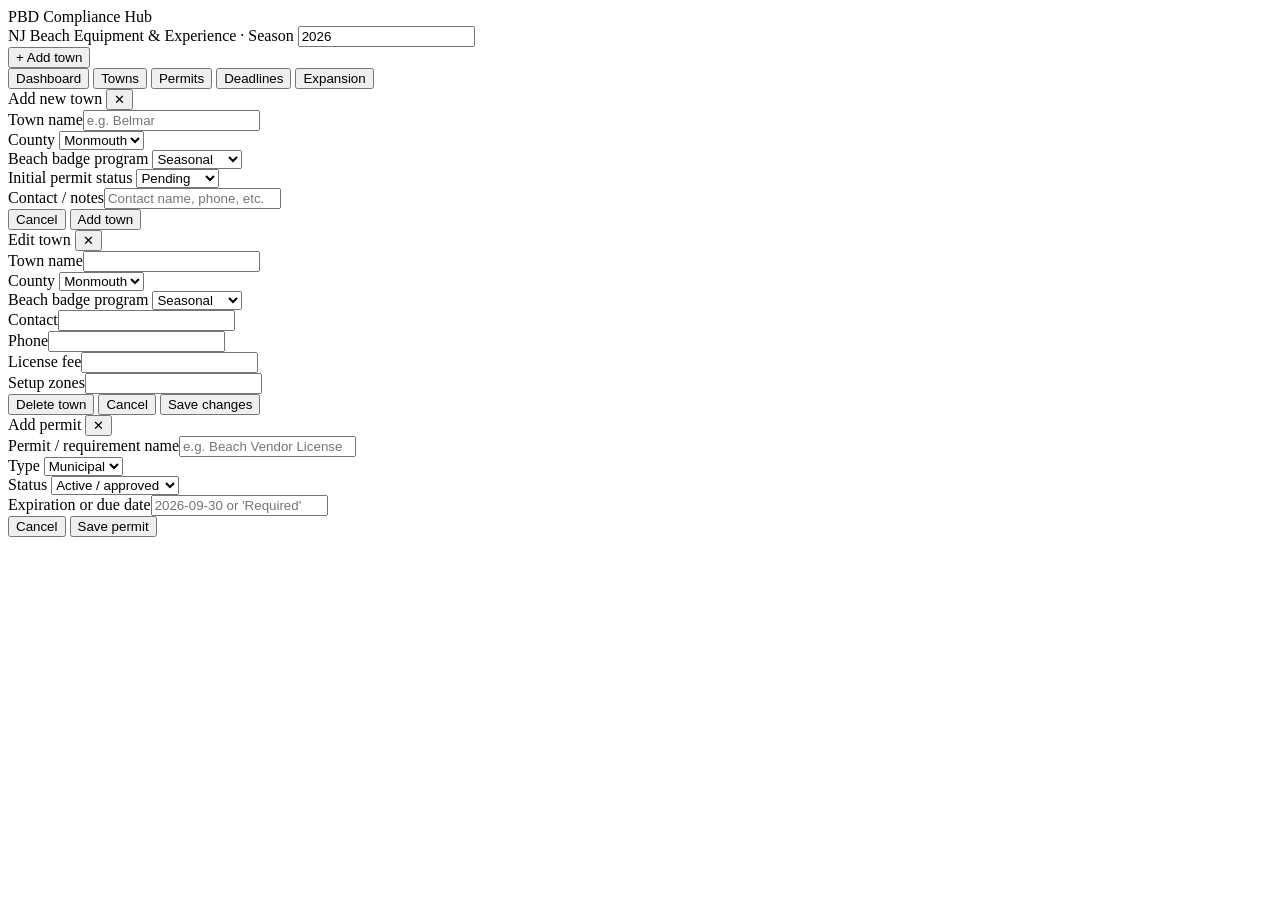
==== commit db7a6e0c: "Add files via upload" ====
--- a/index.html
+++ b/index.html
@@ -1,1560 +1,136 @@
 <!DOCTYPE html>
 <html lang="en">
 <head>
-<meta charset="UTF-8">
-<meta name="viewport" content="width=device-width, initial-scale=1.0">
-<title>Shore Compliance Hub — NJ Beach Business</title>
-<link href="https://fonts.googleapis.com/css2?family=DM+Sans:ital,opsz,wght@0,9..40,300;0,9..40,400;0,9..40,500;0,9..40,600;1,9..40,400&family=DM+Serif+Display&display=swap" rel="stylesheet">
-<style>
-*,*::before,*::after{box-sizing:border-box;margin:0;padding:0}
-:root{
-  --ocean:#1B6CA8;--ocean-mid:#2280C4;--ocean-light:#EBF4FB;--ocean-dark:#0F4470;
-  --sand:#F5EDD8;--sand-dark:#C4A96A;
-  --coral:#E05A3A;--coral-light:#FDEEE9;
-  --green:#2E7D5A;--green-light:#E8F5EE;--green-mid:#3A9B70;
-  --amber:#B5700F;--amber-light:#FEF3E2;
-  --red:#C0392B;--red-light:#FDECEC;
-  --gray:#6B7280;--gray-light:#F3F4F6;
-  --bg:#ffffff;--bg2:#F8F9FA;--bg3:#F0F2F4;
-  --text:#1A1D23;--text2:#5A6070;--text3:#9AA0AD;
-  --border:#E2E5EA;--border-mid:#CDD1D9;
-  --radius:8px;--radius-lg:12px;--radius-xl:16px;
-  --shadow:0 1px 4px rgba(0,0,0,.06),0 4px 16px rgba(0,0,0,.04);
-  --shadow-md:0 2px 8px rgba(0,0,0,.08),0 8px 32px rgba(0,0,0,.06);
-}
-html{font-size:16px;scroll-behavior:smooth}
-body{font-family:'DM Sans',system-ui,sans-serif;color:var(--text);background:var(--bg2);min-height:100vh}
-
-/* ─── LAYOUT ─── */
-.app-shell{display:grid;grid-template-columns:220px 1fr;grid-template-rows:64px 1fr;min-height:100vh}
-.topbar{grid-column:1/-1;background:var(--bg);border-bottom:1px solid var(--border);display:flex;align-items:center;padding:0 24px;gap:16px;position:sticky;top:0;z-index:50}
-.logo{font-family:'DM Serif Display',serif;font-size:20px;color:var(--ocean-dark);display:flex;align-items:center;gap:10px;white-space:nowrap}
-.logo-icon{width:32px;height:32px;background:var(--ocean);border-radius:8px;display:flex;align-items:center;justify-content:center;color:#fff;font-size:16px}
-.topbar-right{margin-left:auto;display:flex;align-items:center;gap:10px}
-.season-badge{padding:5px 12px;background:var(--ocean-light);color:var(--ocean-dark);border-radius:99px;font-size:12px;font-weight:500}
-.sidebar{background:var(--bg);border-right:1px solid var(--border);padding:20px 12px;display:flex;flex-direction:column;gap:4px;position:sticky;top:64px;height:calc(100vh - 64px);overflow-y:auto}
-.sidebar-section{font-size:10px;font-weight:600;color:var(--text3);text-transform:uppercase;letter-spacing:.08em;padding:12px 10px 6px}
-.nav-item{display:flex;align-items:center;gap:10px;padding:9px 12px;border-radius:var(--radius);cursor:pointer;font-size:13px;font-weight:500;color:var(--text2);transition:all .15s;border:none;background:none;width:100%;text-align:left}
-.nav-item:hover{background:var(--bg2);color:var(--text)}
-.nav-item.active{background:var(--ocean-light);color:var(--ocean-dark);font-weight:600}
-.nav-item .icon{width:18px;height:18px;display:flex;align-items:center;justify-content:center;font-size:14px;flex-shrink:0}
-.nav-badge{margin-left:auto;background:var(--red);color:#fff;border-radius:99px;font-size:10px;font-weight:700;padding:1px 6px;min-width:18px;text-align:center}
-.nav-badge.amber{background:var(--amber)}
-.sidebar-footer{margin-top:auto;padding-top:16px;border-top:1px solid var(--border)}
-.main{padding:28px 32px;overflow-y:auto;height:calc(100vh - 64px)}
-
-/* ─── TYPOGRAPHY & HELPERS ─── */
-h1{font-family:'DM Serif Display',serif;font-size:26px;color:var(--text)}
-h2{font-size:16px;font-weight:600;color:var(--text)}
-h3{font-size:14px;font-weight:500;color:var(--text)}
-.page-header{display:flex;align-items:flex-start;justify-content:space-between;margin-bottom:24px;gap:12px;flex-wrap:wrap}
-.page-title-group h1{margin-bottom:4px}
-.page-subtitle{font-size:13px;color:var(--text2)}
-.section-label{font-size:11px;font-weight:600;color:var(--text3);text-transform:uppercase;letter-spacing:.06em;margin-bottom:10px}
-.hidden{display:none!important}
-.flex{display:flex}.gap-6{gap:6px}.gap-8{gap:8px}.gap-12{gap:12px}.gap-16{gap:16px}
-.align-center{align-items:center}.justify-between{justify-content:space-between}
-.flex-1{flex:1}.wrap{flex-wrap:wrap}
-.mb-8{margin-bottom:8px}.mb-12{margin-bottom:12px}.mb-16{margin-bottom:16px}.mb-20{margin-bottom:20px}.mb-24{margin-bottom:24px}
-.text-sm{font-size:13px}.text-xs{font-size:11px}.text-muted{color:var(--text2)}.text-right{text-align:right}
-.fw-500{font-weight:500}.fw-600{font-weight:600}
-
-/* ─── BADGES ─── */
-.badge{display:inline-flex;align-items:center;gap:4px;padding:3px 9px;border-radius:99px;font-size:11px;font-weight:500;white-space:nowrap}
-.badge-green{background:var(--green-light);color:var(--green)}
-.badge-amber{background:var(--amber-light);color:var(--amber)}
-.badge-red{background:var(--red-light);color:var(--red)}
-.badge-ocean{background:var(--ocean-light);color:var(--ocean-dark)}
-.badge-gray{background:var(--bg3);color:var(--text2);border:1px solid var(--border)}
-
-/* ─── CARDS ─── */
-.card{background:var(--bg);border:1px solid var(--border);border-radius:var(--radius-lg);padding:20px;box-shadow:var(--shadow)}
-.card-header{display:flex;align-items:center;justify-content:space-between;margin-bottom:16px;gap:8px;flex-wrap:wrap}
-.card-sm{padding:14px 16px}
-.card-grid-2{display:grid;grid-template-columns:1fr 1fr;gap:16px}
-.card-grid-3{display:grid;grid-template-columns:1fr 1fr 1fr;gap:16px}
-.card-grid-4{display:grid;grid-template-columns:repeat(4,1fr);gap:14px}
-
-/* ─── STAT CARDS ─── */
-.stat-card{background:var(--bg);border:1px solid var(--border);border-radius:var(--radius-lg);padding:18px 20px;box-shadow:var(--shadow)}
-.stat-num{font-size:32px;font-weight:600;line-height:1;margin-bottom:4px}
-.stat-label{font-size:12px;color:var(--text2)}
-.stat-trend{font-size:11px;margin-top:6px}
-.stat-num.ocean{color:var(--ocean)}
-.stat-num.green{color:var(--green)}
-.stat-num.amber{color:var(--amber)}
-.stat-num.red{color:var(--red)}
-
-/* ─── BUTTONS ─── */
-.btn{display:inline-flex;align-items:center;gap:6px;padding:8px 16px;border:1px solid var(--border);background:var(--bg);border-radius:var(--radius);font-size:13px;font-weight:500;cursor:pointer;font-family:inherit;color:var(--text);transition:all .15s;white-space:nowrap}
-.btn:hover{background:var(--bg2);border-color:var(--border-mid)}
-.btn:active{transform:scale(.98)}
-.btn-primary{background:var(--ocean);color:#fff;border-color:var(--ocean)}
-.btn-primary:hover{background:var(--ocean-mid);border-color:var(--ocean-mid)}
-.btn-danger{background:var(--red-light);color:var(--red);border-color:#f0c4c4}
-.btn-danger:hover{background:#fbd9d8}
-.btn-success{background:var(--green-light);color:var(--green);border-color:#b8e0cb}
-.btn-sm{padding:5px 11px;font-size:12px}
-.btn-xs{padding:3px 8px;font-size:11px}
-.btn-icon{padding:6px;border-radius:var(--radius)}
-
-/* ─── INPUTS ─── */
-.form-group{margin-bottom:16px}
-.form-row{display:grid;grid-template-columns:1fr 1fr;gap:12px}
-.form-label{display:block;font-size:12px;font-weight:500;color:var(--text2);margin-bottom:5px}
-.form-input,.form-select,.form-textarea{width:100%;padding:9px 12px;border:1px solid var(--border);border-radius:var(--radius);background:var(--bg);font-family:inherit;font-size:13px;color:var(--text);transition:border-color .15s}
-.form-input:focus,.form-select:focus,.form-textarea:focus{outline:none;border-color:var(--ocean);box-shadow:0 0 0 3px rgba(27,108,168,.1)}
-.form-select{cursor:pointer}
-.form-textarea{resize:vertical;min-height:80px}
-.search-wrap{position:relative}
-.search-wrap .search-icon{position:absolute;left:10px;top:50%;transform:translateY(-50%);color:var(--text3);font-size:14px}
-.search-wrap .form-input{padding-left:32px}
-
-/* ─── TABLE ─── */
-.table-wrap{overflow-x:auto;border:1px solid var(--border);border-radius:var(--radius-lg)}
-table{width:100%;border-collapse:collapse;font-size:13px}
-thead tr{background:var(--bg2);border-bottom:1px solid var(--border)}
-th{padding:10px 14px;text-align:left;font-size:11px;font-weight:600;color:var(--text3);text-transform:uppercase;letter-spacing:.05em;white-space:nowrap}
-td{padding:11px 14px;border-bottom:1px solid var(--border);vertical-align:middle}
-tr:last-child td{border-bottom:none}
-tr:hover td{background:var(--bg2)}
-.td-actions{display:flex;gap:4px;justify-content:flex-end}
-
-/* ─── PROGRESS ─── */
-.progress-bar{height:6px;background:var(--bg3);border-radius:99px;overflow:hidden}
-.progress-fill{height:100%;border-radius:99px;transition:width .4s}
-.progress-fill.green{background:var(--green)}
-.progress-fill.amber{background:var(--amber)}
-.progress-fill.red{background:var(--red)}
-
-/* ─── PERMIT ITEMS ─── */
-.permit-list{display:flex;flex-direction:column;gap:7px}
-.permit-item{display:flex;align-items:center;gap:10px;padding:10px 14px;border-radius:var(--radius);border:1px solid transparent;transition:all .15s}
-.permit-item.done{background:var(--green-light);border-color:#b8e0cb}
-.permit-item.warn{background:var(--amber-light);border-color:#f5d9a0}
-.permit-item.miss{background:var(--red-light);border-color:#f0c4c4}
-.permit-item.na{background:var(--bg2);border-color:var(--border)}
-.permit-check{width:22px;height:22px;border-radius:50%;display:flex;align-items:center;justify-content:center;font-size:11px;font-weight:700;flex-shrink:0;color:#fff}
-.permit-check.done{background:var(--green)}
-.permit-check.warn{background:var(--amber)}
-.permit-check.miss{background:var(--red)}
-.permit-check.na{background:var(--text3)}
-.permit-name{font-size:13px;font-weight:500;flex:1}
-.permit-exp{font-size:11px;color:var(--text2);white-space:nowrap}
-.permit-actions{display:flex;gap:4px;opacity:0;transition:opacity .15s}
-.permit-item:hover .permit-actions{opacity:1}
-
-/* ─── DEADLINE ITEMS ─── */
-.deadline-item{display:flex;align-items:center;gap:12px;padding:11px 16px;border-radius:var(--radius);border:1px solid transparent}
-.deadline-item.urgent{background:var(--red-light);border-color:#f0c4c4}
-.deadline-item.soon{background:var(--amber-light);border-color:#f5d9a0}
-.deadline-item.ok{background:var(--green-light);border-color:#b8e0cb}
-.deadline-item+.deadline-item{margin-top:7px}
-.deadline-dot{width:10px;height:10px;border-radius:50%;flex-shrink:0}
-.deadline-dot.urgent{background:var(--red)}
-.deadline-dot.soon{background:var(--amber)}
-.deadline-dot.ok{background:var(--green)}
-.deadline-meta{flex:1;min-width:0}
-.deadline-town-name{font-size:13px;font-weight:500}
-.deadline-type-text{font-size:11px;color:var(--text2);margin-top:1px}
-.deadline-date-col{font-size:12px;font-weight:600;color:var(--text2);white-space:nowrap}
-.days-chip{padding:3px 9px;border-radius:99px;font-size:11px;font-weight:600;white-space:nowrap}
-.days-chip.urgent{background:var(--red);color:#fff}
-.days-chip.soon{background:var(--amber);color:#fff}
-.days-chip.ok{background:var(--green);color:#fff}
-.days-chip.pastdue{background:#7B1010;color:#fff}
-
-/* ─── TOWN ACCORDION ─── */
-.town-accordion{display:flex;flex-direction:column;gap:8px}
-.town-card{background:var(--bg);border:1px solid var(--border);border-radius:var(--radius-lg);overflow:hidden;box-shadow:var(--shadow);transition:border-color .15s}
-.town-card:hover{border-color:var(--ocean-mid)}
-.town-card.is-open{border-color:var(--ocean)}
-.town-card-header{display:grid;grid-template-columns:1fr auto auto;gap:16px;align-items:center;padding:14px 18px;cursor:pointer;user-select:none}
-.town-card-name{font-size:14px;font-weight:600}
-.town-card-county{font-size:11px;color:var(--text2);margin-top:1px}
-.town-card-badges{display:flex;gap:6px;flex-wrap:wrap;justify-content:flex-end}
-.town-card-score-wrap{display:flex;align-items:center;gap:8px}
-.town-card-pct{font-size:12px;font-weight:600;min-width:30px;text-align:right}
-.town-card-pct.green{color:var(--green)}
-.town-card-pct.amber{color:var(--amber)}
-.town-card-pct.red{color:var(--red)}
-.town-card-chevron{font-size:12px;color:var(--text3);transition:transform .2s;margin-left:8px}
-.town-card-body{display:none;border-top:1px solid var(--border);padding:18px}
-.town-card.is-open .town-card-body{display:block}
-.town-card.is-open .town-card-chevron{transform:rotate(180deg)}
-.town-meta-grid{display:grid;grid-template-columns:repeat(3,1fr);gap:10px;margin-bottom:18px}
-.town-meta-item label{font-size:10px;font-weight:600;color:var(--text3);text-transform:uppercase;letter-spacing:.05em;display:block;margin-bottom:3px}
-.town-meta-item span{font-size:13px;font-weight:500}
-.town-notes-box{background:var(--bg2);border:1px solid var(--border);border-radius:var(--radius);padding:10px 14px;font-size:12px;color:var(--text2);margin-bottom:16px}
-.town-actions{display:flex;gap:8px;margin-top:14px;flex-wrap:wrap}
-
-/* ─── EXPANSION PROSPECTS ─── */
-.prospect-grid{display:grid;grid-template-columns:repeat(2,1fr);gap:14px}
-.prospect-card{background:var(--bg);border:1px solid var(--border);border-radius:var(--radius-lg);padding:16px;cursor:pointer;transition:all .2s;box-shadow:var(--shadow)}
-.prospect-card:hover{border-color:var(--ocean);box-shadow:var(--shadow-md);transform:translateY(-1px)}
-.prospect-card.selected{border-color:var(--ocean);border-width:2px;box-shadow:0 0 0 3px rgba(27,108,168,.1)}
-.prospect-name{font-size:15px;font-weight:600;margin-bottom:4px}
-.prospect-meta{font-size:11px;color:var(--text2);margin-bottom:10px}
-.score-row{display:flex;align-items:center;gap:8px;margin-bottom:8px}
-.score-track{flex:1;height:5px;background:var(--bg3);border-radius:99px;overflow:hidden}
-.score-fill{height:100%;background:var(--ocean);border-radius:99px}
-.score-num{font-size:13px;font-weight:600;color:var(--ocean);min-width:28px;text-align:right}
-
-/* ─── MODAL ─── */
-.modal-overlay{position:fixed;inset:0;background:rgba(10,20,40,.45);z-index:200;display:flex;align-items:center;justify-content:center;padding:20px;opacity:0;pointer-events:none;transition:opacity .2s}
-.modal-overlay.open{opacity:1;pointer-events:all}
-.modal{background:var(--bg);border-radius:var(--radius-xl);border:1px solid var(--border);box-shadow:var(--shadow-md);width:100%;max-width:520px;max-height:90vh;display:flex;flex-direction:column;transform:translateY(12px);transition:transform .2s}
-.modal-overlay.open .modal{transform:translateY(0)}
-.modal-header{display:flex;align-items:center;justify-content:space-between;padding:20px 24px 0}
-.modal-title{font-size:16px;font-weight:600}
-.modal-close{background:none;border:none;font-size:20px;cursor:pointer;color:var(--text3);line-height:1;padding:0 2px;transition:color .15s}
-.modal-close:hover{color:var(--text)}
-.modal-body{padding:20px 24px;overflow-y:auto;flex:1}
-.modal-footer{padding:16px 24px;border-top:1px solid var(--border);display:flex;justify-content:flex-end;gap:10px}
-
-/* ─── TOAST ─── */
-.toast-stack{position:fixed;bottom:24px;right:24px;z-index:300;display:flex;flex-direction:column;gap:8px;pointer-events:none}
-.toast{display:flex;align-items:center;gap:10px;padding:12px 16px;border-radius:var(--radius);background:var(--text);color:#fff;font-size:13px;font-weight:500;box-shadow:var(--shadow-md);opacity:0;transform:translateX(24px);transition:all .3s;max-width:340px}
-.toast.show{opacity:1;transform:translateX(0)}
-.toast.green{background:var(--green)}
-.toast.red{background:var(--red)}
-.toast.amber{background:var(--amber)}
-
-/* ─── FILTER CHIPS ─── */
-.chip-row{display:flex;gap:6px;flex-wrap:wrap;margin-bottom:16px}
-.chip{padding:5px 13px;border:1px solid var(--border);border-radius:99px;font-size:12px;font-weight:500;cursor:pointer;background:var(--bg);color:var(--text2);font-family:inherit;transition:all .15s}
-.chip:hover{border-color:var(--border-mid);color:var(--text)}
-.chip.active{background:var(--ocean);color:#fff;border-color:var(--ocean)}
-
-/* ─── EMPTY STATE ─── */
-.empty-state{text-align:center;padding:48px 24px;color:var(--text2)}
-.empty-icon{font-size:36px;margin-bottom:12px}
-.empty-title{font-size:15px;font-weight:500;color:var(--text);margin-bottom:6px}
-.empty-sub{font-size:13px}
-
-/* ─── CONFIRM DIALOG ─── */
-.confirm-overlay{position:fixed;inset:0;background:rgba(10,20,40,.5);z-index:250;display:flex;align-items:center;justify-content:center;opacity:0;pointer-events:none;transition:opacity .15s}
-.confirm-overlay.open{opacity:1;pointer-events:all}
-.confirm-box{background:var(--bg);border-radius:var(--radius-xl);border:1px solid var(--border);box-shadow:var(--shadow-md);padding:24px;max-width:360px;width:90%;transform:scale(.96);transition:transform .15s}
-.confirm-overlay.open .confirm-box{transform:scale(1)}
-.confirm-title{font-size:15px;font-weight:600;margin-bottom:8px}
-.confirm-msg{font-size:13px;color:var(--text2);margin-bottom:20px;line-height:1.5}
-.confirm-actions{display:flex;gap:8px;justify-content:flex-end}
-
-/* ─── SCROLLBAR ─── */
-::-webkit-scrollbar{width:6px;height:6px}
-::-webkit-scrollbar-track{background:transparent}
-::-webkit-scrollbar-thumb{background:var(--border-mid);border-radius:99px}
-
-/* ─── PRINT ─── */
-@media print{.sidebar,.topbar,.btn,.permit-actions,.town-actions{display:none!important}.main{padding:0;height:auto}.app-shell{grid-template-columns:1fr}}
-</style>
+  <meta charset="UTF-8">
+  <meta name="viewport" content="width=device-width, initial-scale=1.0">
+  <title>PBD Compliance Hub</title>
+  <link rel="stylesheet" href="css/tokens.css">
+  <link rel="stylesheet" href="css/components.css">
+  <link rel="stylesheet" href="css/layout.css">
 </head>
 <body>
 
-<!-- TOAST STACK -->
-<div class="toast-stack" id="toast-stack"></div>
+  <div class="app-shell">
 
-<!-- CONFIRM DIALOG -->
-<div class="confirm-overlay" id="confirm-overlay">
-  <div class="confirm-box">
-    <div class="confirm-title" id="confirm-title">Are you sure?</div>
-    <div class="confirm-msg" id="confirm-msg"></div>
-    <div class="confirm-actions">
-      <button class="btn" onclick="closeConfirm(false)">Cancel</button>
-      <button class="btn btn-danger" id="confirm-ok-btn" onclick="closeConfirm(true)">Delete</button>
+    <!-- HEADER -->
+    <div class="app-header">
+      <div>
+        <div class="app-title">PBD Compliance Hub</div>
+        <div class="app-subtitle">
+          NJ Beach Equipment &amp; Experience &middot; Season
+          <input class="season-input" id="season-year" value="2026" maxlength="4"
+                 title="Click to edit season year"
+                 onchange="Controller.updateSeason(this.value)">
+        </div>
+      </div>
+      <button class="btn btn-primary btn-sm" onclick="Controller.openModal('add-town')">+ Add town</button>
+    </div>
+
+    <!-- NAV -->
+    <nav class="nav">
+      <button class="nav-btn active" data-tab="dashboard" onclick="Controller.navigate('dashboard')">Dashboard</button>
+      <button class="nav-btn"        data-tab="towns"     onclick="Controller.navigate('towns')">Towns</button>
+      <button class="nav-btn"        data-tab="permits"   onclick="Controller.navigate('permits')">Permits</button>
+      <button class="nav-btn"        data-tab="deadlines" onclick="Controller.navigate('deadlines')">Deadlines</button>
+      <button class="nav-btn"        data-tab="expansion" onclick="Controller.navigate('expansion')">Expansion</button>
+    </nav>
+
+    <!-- TAB PANELS -->
+    <main>
+      <div class="tab active" id="tab-dashboard"></div>
+      <div class="tab"        id="tab-towns"></div>
+      <div class="tab"        id="tab-permits"></div>
+      <div class="tab"        id="tab-deadlines"></div>
+      <div class="tab"        id="tab-expansion"></div>
+    </main>
+
+  </div>
+
+  <!-- ── MODALS ─────────────────────────────────────────── -->
+
+  <!-- Add Town -->
+  <div class="modal-overlay" id="modal-add-town" onclick="Controller.overlayClick(event,'add-town')">
+    <div class="modal">
+      <div class="modal-header">
+        <span class="modal-title">Add new town</span>
+        <button class="modal-close" onclick="Controller.closeModal('add-town')">&#10005;</button>
+      </div>
+      <div class="form-group"><label class="form-label">Town name</label><input class="form-input" id="at-name" placeholder="e.g. Belmar"></div>
+      <div class="form-group"><label class="form-label">County</label>
+        <select class="form-input" id="at-county">
+          <option>Monmouth</option><option>Ocean</option><option>Atlantic</option><option>Cape May</option><option>Middlesex</option>
+        </select>
+      </div>
+      <div class="form-group"><label class="form-label">Beach badge program</label>
+        <select class="form-input" id="at-badge"><option>Seasonal</option><option>Daily</option><option>Free beach</option></select>
+      </div>
+      <div class="form-group"><label class="form-label">Initial permit status</label>
+        <select class="form-input" id="at-status"><option value="pending">Pending</option><option value="compliant">Compliant</option><option value="expired">Expired</option></select>
+      </div>
+      <div class="form-group"><label class="form-label">Contact / notes</label><input class="form-input" id="at-notes" placeholder="Contact name, phone, etc."></div>
+      <div class="modal-actions">
+        <button class="btn" onclick="Controller.closeModal('add-town')">Cancel</button>
+        <button class="btn btn-primary" onclick="Controller.submitAddTown()">Add town</button>
+      </div>
     </div>
   </div>
-</div>
 
-<!-- MODAL: Add/Edit Town -->
-<div class="modal-overlay" id="modal-town">
-  <div class="modal">
-    <div class="modal-header">
-      <span class="modal-title" id="modal-town-title">Add Town</span>
-      <button class="modal-close" onclick="closeModal('modal-town')">✕</button>
-    </div>
-    <div class="modal-body">
-      <input type="hidden" id="town-edit-id">
-      <div class="form-row">
-        <div class="form-group">
-          <label class="form-label">Town / Borough name *</label>
-          <input class="form-input" id="tf-name" placeholder="e.g. Belmar">
-        </div>
-        <div class="form-group">
-          <label class="form-label">County *</label>
-          <select class="form-select" id="tf-county">
-            <option>Monmouth County</option>
-            <option>Ocean County</option>
-            <option>Atlantic County</option>
-            <option>Cape May County</option>
-            <option>Middlesex County</option>
-            <option>Burlington County</option>
-            <option>Other</option>
-          </select>
-        </div>
+  <!-- Edit Town -->
+  <div class="modal-overlay" id="modal-edit-town" onclick="Controller.overlayClick(event,'edit-town')">
+    <div class="modal">
+      <div class="modal-header">
+        <span class="modal-title">Edit town</span>
+        <button class="modal-close" onclick="Controller.closeModal('edit-town')">&#10005;</button>
       </div>
-      <div class="form-row">
-        <div class="form-group">
-          <label class="form-label">Compliance status</label>
-          <select class="form-select" id="tf-status">
-            <option value="compliant">✓ Compliant</option>
-            <option value="pending">⚠ Action needed</option>
-            <option value="expired">✗ Expired / lapsed</option>
-          </select>
-        </div>
-        <div class="form-group">
-          <label class="form-label">Beach badge program</label>
-          <select class="form-select" id="tf-badge">
-            <option>Seasonal badge</option>
-            <option>Daily badge</option>
-            <option>Free beach</option>
-          </select>
-        </div>
+      <div class="form-group"><label class="form-label">Town name</label><input class="form-input" id="et-name"></div>
+      <div class="form-group"><label class="form-label">County</label>
+        <select class="form-input" id="et-county"><option>Monmouth</option><option>Ocean</option><option>Atlantic</option><option>Cape May</option><option>Middlesex</option></select>
       </div>
-      <div class="form-row">
-        <div class="form-group">
-          <label class="form-label">Primary contact name</label>
-          <input class="form-input" id="tf-contact" placeholder="e.g. Borough Clerk">
-        </div>
-        <div class="form-group">
-          <label class="form-label">Contact phone</label>
-          <input class="form-input" id="tf-phone" placeholder="732-000-0000">
-        </div>
+      <div class="form-group"><label class="form-label">Beach badge program</label>
+        <select class="form-input" id="et-badge"><option>Seasonal</option><option>Daily</option><option>Free beach</option></select>
       </div>
-      <div class="form-row">
-        <div class="form-group">
-          <label class="form-label">Annual license fee</label>
-          <input class="form-input" id="tf-fee" placeholder="e.g. $2,400/season">
-        </div>
-        <div class="form-group">
-          <label class="form-label">Setup zones / locations</label>
-          <input class="form-input" type="number" id="tf-zones" min="1" value="1">
-        </div>
-      </div>
-      <div class="form-group">
-        <label class="form-label">Beach length</label>
-        <input class="form-input" id="tf-beach" placeholder="e.g. 2.4 miles">
-      </div>
-      <div class="form-group">
-        <label class="form-label">Notes / special requirements</label>
-        <textarea class="form-textarea" id="tf-notes" placeholder="Key contacts, seasonal quirks, HOA agreements..."></textarea>
+      <div class="form-group"><label class="form-label">Contact</label><input class="form-input" id="et-contact"></div>
+      <div class="form-group"><label class="form-label">Phone</label><input class="form-input" id="et-phone"></div>
+      <div class="form-group"><label class="form-label">License fee</label><input class="form-input" id="et-fee"></div>
+      <div class="form-group"><label class="form-label">Setup zones</label><input class="form-input" id="et-zones" type="number" min="1"></div>
+      <div class="modal-actions">
+        <button class="btn btn-danger btn-sm" onclick="Controller.deleteTown()">Delete town</button>
+        <button class="btn" onclick="Controller.closeModal('edit-town')">Cancel</button>
+        <button class="btn btn-primary" onclick="Controller.submitEditTown()">Save changes</button>
       </div>
     </div>
-    <div class="modal-footer">
-      <button class="btn" onclick="closeModal('modal-town')">Cancel</button>
-      <button class="btn btn-primary" onclick="saveTown()">Save town</button>
+  </div>
+
+  <!-- Add / Edit Permit -->
+  <div class="modal-overlay" id="modal-permit" onclick="Controller.overlayClick(event,'permit')">
+    <div class="modal">
+      <div class="modal-header">
+        <span class="modal-title" id="permit-modal-title">Add permit</span>
+        <button class="modal-close" onclick="Controller.closeModal('permit')">&#10005;</button>
+      </div>
+      <div class="form-group"><label class="form-label">Permit / requirement name</label><input class="form-input" id="pm-name" placeholder="e.g. Beach Vendor License"></div>
+      <div class="form-group"><label class="form-label">Type</label>
+        <select class="form-input" id="pm-type"><option value="municipal">Municipal</option><option value="state">State</option><option value="federal">Federal</option></select>
+      </div>
+      <div class="form-group"><label class="form-label">Status</label>
+        <select class="form-input" id="pm-status">
+          <option value="done">Active / approved</option>
+          <option value="warn">Expiring soon</option>
+          <option value="miss">Missing / required</option>
+        </select>
+      </div>
+      <div class="form-group"><label class="form-label">Expiration or due date</label><input class="form-input" id="pm-exp" placeholder="2026-09-30 or 'Required'"></div>
+      <div class="modal-actions">
+        <button class="btn" onclick="Controller.closeModal('permit')">Cancel</button>
+        <button class="btn btn-primary" onclick="Controller.submitPermit()">Save permit</button>
+      </div>
     </div>
   </div>
-</div>
 
-<!-- MODAL: Add/Edit Permit -->
-<div class="modal-overlay" id="modal-permit">
-  <div class="modal">
-    <div class="modal-header">
-      <span class="modal-title" id="modal-permit-title">Add Permit</span>
-      <button class="modal-close" onclick="closeModal('modal-permit')">✕</button>
-    </div>
-    <div class="modal-body">
-      <input type="hidden" id="permit-edit-town-id">
-      <input type="hidden" id="permit-edit-permit-id">
-      <div class="form-group">
-        <label class="form-label">Permit / license name *</label>
-        <input class="form-input" id="pf-name" placeholder="e.g. Beach Vendor License">
-      </div>
-      <div class="form-row">
-        <div class="form-group">
-          <label class="form-label">Status</label>
-          <select class="form-select" id="pf-status">
-            <option value="done">✓ Active / compliant</option>
-            <option value="warn">⚠ Expiring / pending</option>
-            <option value="miss">✗ Missing / expired</option>
-            <option value="na">— Not applicable</option>
-          </select>
-        </div>
-        <div class="form-group">
-          <label class="form-label">Permit type</label>
-          <select class="form-select" id="pf-type">
-            <option value="municipal">Municipal</option>
-            <option value="state">State (NJ)</option>
-            <option value="federal">Federal</option>
-            <option value="insurance">Insurance</option>
-          </select>
-        </div>
-      </div>
-      <div class="form-row">
-        <div class="form-group">
-          <label class="form-label">Expiration / due date</label>
-          <input class="form-input" type="date" id="pf-exp">
-        </div>
-        <div class="form-group">
-          <label class="form-label">Issuing authority</label>
-          <input class="form-input" id="pf-authority" placeholder="e.g. Borough Clerk">
-        </div>
-      </div>
-      <div class="form-group">
-        <label class="form-label">Renewal fee</label>
-        <input class="form-input" id="pf-fee" placeholder="e.g. $350">
-      </div>
-      <div class="form-group">
-        <label class="form-label">Notes</label>
-        <textarea class="form-textarea" id="pf-notes" placeholder="Application steps, contacts, link to form..."></textarea>
-      </div>
-    </div>
-    <div class="modal-footer">
-      <button class="btn" onclick="closeModal('modal-permit')">Cancel</button>
-      <button class="btn btn-primary" onclick="savePermit()">Save permit</button>
-    </div>
-  </div>
-</div>
+  <!-- ── SCRIPTS (Model → View → Controller order) ──────── -->
+  <script src="js/model.js"></script>
+  <script src="js/view.js"></script>
+  <script src="js/controller.js"></script>
 
-<!-- MODAL: Add/Edit Deadline -->
-<div class="modal-overlay" id="modal-deadline">
-  <div class="modal">
-    <div class="modal-header">
-      <span class="modal-title" id="modal-deadline-title">Add Deadline</span>
-      <button class="modal-close" onclick="closeModal('modal-deadline')">✕</button>
-    </div>
-    <div class="modal-body">
-      <input type="hidden" id="deadline-edit-id">
-      <div class="form-group">
-        <label class="form-label">Related town</label>
-        <select class="form-select" id="df-town">
-          <option value="__state__">State / NJ-wide</option>
-        </select>
-      </div>
-      <div class="form-group">
-        <label class="form-label">Description *</label>
-        <input class="form-input" id="df-desc" placeholder="e.g. Annual vendor license renewal">
-      </div>
-      <div class="form-row">
-        <div class="form-group">
-          <label class="form-label">Due date *</label>
-          <input class="form-input" type="date" id="df-date">
-        </div>
-        <div class="form-group">
-          <label class="form-label">Priority</label>
-          <select class="form-select" id="df-priority">
-            <option value="urgent">🔴 Urgent</option>
-            <option value="soon">🟡 Soon</option>
-            <option value="ok">🟢 On track</option>
-          </select>
-        </div>
-      </div>
-      <div class="form-group">
-        <label class="form-label">Notes</label>
-        <textarea class="form-textarea" id="df-notes" placeholder="Reminder notes, action items..."></textarea>
-      </div>
-    </div>
-    <div class="modal-footer">
-      <button class="btn" onclick="closeModal('modal-deadline')">Cancel</button>
-      <button class="btn btn-primary" onclick="saveDeadline()">Save deadline</button>
-    </div>
-  </div>
-</div>
-
-<!-- MODAL: Prospect Detail -->
-<div class="modal-overlay" id="modal-prospect">
-  <div class="modal" style="max-width:580px">
-    <div class="modal-header">
-      <span class="modal-title" id="modal-prospect-title">Expansion Details</span>
-      <button class="modal-close" onclick="closeModal('modal-prospect')">✕</button>
-    </div>
-    <div class="modal-body" id="modal-prospect-body"></div>
-    <div class="modal-footer">
-      <button class="btn" onclick="closeModal('modal-prospect')">Close</button>
-      <button class="btn btn-primary" id="modal-prospect-add-btn">+ Add to active towns</button>
-    </div>
-  </div>
-</div>
-
-<!-- APP SHELL -->
-<div class="app-shell">
-
-  <!-- TOP BAR -->
-  <header class="topbar">
-    <div class="logo">
-      <div class="logo-icon">🏖</div>
-      Shore Compliance Hub
-    </div>
-    <div class="topbar-right">
-      <span class="season-badge">Season 2025</span>
-      <button class="btn btn-sm" onclick="exportData()">⬇ Export JSON</button>
-      <button class="btn btn-sm btn-danger" onclick="resetToDefaults()">↺ Reset data</button>
-    </div>
-  </header>
-
-  <!-- SIDEBAR -->
-  <nav class="sidebar">
-    <span class="sidebar-section">Overview</span>
-    <button class="nav-item active" onclick="gotoTab('dashboard')" id="nav-dashboard">
-      <span class="icon">📊</span> Dashboard
-    </button>
-
-    <span class="sidebar-section">Compliance</span>
-    <button class="nav-item" onclick="gotoTab('towns')" id="nav-towns">
-      <span class="icon">🏘</span> Towns
-      <span class="nav-badge amber" id="nav-towns-badge">0</span>
-    </button>
-    <button class="nav-item" onclick="gotoTab('permits')" id="nav-permits">
-      <span class="icon">📋</span> All Permits
-      <span class="nav-badge" id="nav-permits-badge">0</span>
-    </button>
-    <button class="nav-item" onclick="gotoTab('deadlines')" id="nav-deadlines">
-      <span class="icon">📅</span> Deadlines
-      <span class="nav-badge" id="nav-deadlines-badge">0</span>
-    </button>
-
-    <span class="sidebar-section">Strategy</span>
-    <button class="nav-item" onclick="gotoTab('expansion')" id="nav-expansion">
-      <span class="icon">🗺</span> Expansion
-    </button>
-    <button class="nav-item" onclick="gotoTab('statereqs')" id="nav-statereqs">
-      <span class="icon">🏛</span> State / Federal
-    </button>
-
-    <div class="sidebar-footer">
-      <button class="nav-item" style="color:var(--text3)" onclick="openTownModal()">
-        <span class="icon">＋</span> Add town
-      </button>
-    </div>
-  </nav>
-
-  <!-- MAIN CONTENT -->
-  <main class="main" id="main-content">
-
-    <!-- ═══ DASHBOARD ═══ -->
-    <div id="tab-dashboard">
-      <div class="page-header">
-        <div class="page-title-group">
-          <h1>Dashboard</h1>
-          <p class="page-subtitle">Compliance snapshot across all active NJ beach towns</p>
-        </div>
-        <button class="btn btn-primary" onclick="openTownModal()">+ Add town</button>
-      </div>
-
-      <div class="card-grid-4 mb-24" id="dash-stats"></div>
-
-      <div class="card-grid-2 mb-16">
-        <div class="card">
-          <div class="card-header">
-            <h2>Urgent deadlines</h2>
-            <button class="btn btn-sm" onclick="gotoTab('deadlines')">View all →</button>
-          </div>
-          <div id="dash-urgent-deadlines"></div>
-        </div>
-        <div class="card">
-          <div class="card-header">
-            <h2>Compliance health</h2>
-          </div>
-          <div id="dash-health"></div>
-        </div>
-      </div>
-
-      <div class="card">
-        <div class="card-header">
-          <h2>Town overview</h2>
-          <button class="btn btn-sm" onclick="gotoTab('towns')">Manage towns →</button>
-        </div>
-        <div class="table-wrap">
-          <table id="dash-towns-table">
-            <thead><tr><th>Town</th><th>County</th><th>Status</th><th>Permits</th><th>Progress</th><th>Next deadline</th></tr></thead>
-            <tbody id="dash-towns-tbody"></tbody>
-          </table>
-        </div>
-      </div>
-    </div>
-
-    <!-- ═══ TOWNS ═══ -->
-    <div id="tab-towns" class="hidden">
-      <div class="page-header">
-        <div class="page-title-group">
-          <h1>Towns</h1>
-          <p class="page-subtitle" id="towns-count-label">Loading...</p>
-        </div>
-        <div class="flex gap-8">
-          <div class="search-wrap" style="width:220px">
-            <span class="search-icon">🔍</span>
-            <input class="form-input" id="towns-search" placeholder="Search towns..." oninput="renderTowns()">
-          </div>
-          <button class="btn btn-primary" onclick="openTownModal()">+ Add town</button>
-        </div>
-      </div>
-      <div class="chip-row" id="towns-filter-chips">
-        <button class="chip active" data-filter="all" onclick="setChipFilter('towns',this)">All</button>
-        <button class="chip" data-filter="compliant" onclick="setChipFilter('towns',this)">✓ Compliant</button>
-        <button class="chip" data-filter="pending" onclick="setChipFilter('towns',this)">⚠ Pending</button>
-        <button class="chip" data-filter="expired" onclick="setChipFilter('towns',this)">✗ Expired</button>
-      </div>
-      <div class="town-accordion" id="towns-accordion"></div>
-    </div>
-
-    <!-- ═══ PERMITS ═══ -->
-    <div id="tab-permits" class="hidden">
-      <div class="page-header">
-        <div class="page-title-group">
-          <h1>All Permits</h1>
-          <p class="page-subtitle">Unified permit registry across all towns</p>
-        </div>
-        <div class="flex gap-8">
-          <div class="search-wrap" style="width:200px">
-            <span class="search-icon">🔍</span>
-            <input class="form-input" id="permits-search" placeholder="Search permits..." oninput="renderPermits()">
-          </div>
-        </div>
-      </div>
-      <div class="flex gap-12 mb-16 wrap">
-        <div>
-          <div class="section-label mb-8">Filter by town</div>
-          <select class="form-select" style="width:200px" id="permits-town-filter" onchange="renderPermits()">
-            <option value="all">All towns</option>
-          </select>
-        </div>
-        <div>
-          <div class="section-label mb-8">Filter by type</div>
-          <div class="chip-row" id="permits-type-chips" style="margin-bottom:0">
-            <button class="chip active" data-filter="all" onclick="setChipFilter('permits',this)">All types</button>
-            <button class="chip" data-filter="municipal" onclick="setChipFilter('permits',this)">Municipal</button>
-            <button class="chip" data-filter="state" onclick="setChipFilter('permits',this)">State</button>
-            <button class="chip" data-filter="federal" onclick="setChipFilter('permits',this)">Federal</button>
-            <button class="chip" data-filter="insurance" onclick="setChipFilter('permits',this)">Insurance</button>
-          </div>
-        </div>
-        <div>
-          <div class="section-label mb-8">Filter by status</div>
-          <div class="chip-row" id="permits-status-chips" style="margin-bottom:0">
-            <button class="chip active" data-filter="all" onclick="setChipFilter('permit-status',this)">All statuses</button>
-            <button class="chip" data-filter="done" onclick="setChipFilter('permit-status',this)">✓ Active</button>
-            <button class="chip" data-filter="warn" onclick="setChipFilter('permit-status',this)">⚠ Expiring</button>
-            <button class="chip" data-filter="miss" onclick="setChipFilter('permit-status',this)">✗ Missing</button>
-          </div>
-        </div>
-      </div>
-      <div class="table-wrap">
-        <table>
-          <thead><tr><th>Permit / License</th><th>Town</th><th>Type</th><th>Status</th><th>Expires</th><th>Authority</th><th>Fee</th><th></th></tr></thead>
-          <tbody id="permits-tbody"></tbody>
-        </table>
-      </div>
-    </div>
-
-    <!-- ═══ DEADLINES ═══ -->
-    <div id="tab-deadlines" class="hidden">
-      <div class="page-header">
-        <div class="page-title-group">
-          <h1>Deadlines</h1>
-          <p class="page-subtitle">All compliance due dates, sorted by urgency</p>
-        </div>
-        <button class="btn btn-primary" onclick="openDeadlineModal()">+ Add deadline</button>
-      </div>
-      <div class="chip-row" id="deadlines-filter-chips">
-        <button class="chip active" data-filter="all" onclick="setChipFilter('deadlines',this)">All</button>
-        <button class="chip" data-filter="urgent" onclick="setChipFilter('deadlines',this)">🔴 Urgent</button>
-        <button class="chip" data-filter="soon" onclick="setChipFilter('deadlines',this)">🟡 Soon</button>
-        <button class="chip" data-filter="ok" onclick="setChipFilter('deadlines',this)">🟢 On track</button>
-      </div>
-      <div id="deadlines-list"></div>
-    </div>
-
-    <!-- ═══ EXPANSION ═══ -->
-    <div id="tab-expansion" class="hidden">
-      <div class="page-header">
-        <div class="page-title-group">
-          <h1>Expansion Planner</h1>
-          <p class="page-subtitle">Prospect towns ranked by compliance feasibility, permit complexity, and revenue potential</p>
-        </div>
-      </div>
-      <div class="prospect-grid" id="prospect-grid"></div>
-    </div>
-
-    <!-- ═══ STATE / FEDERAL ═══ -->
-    <div id="tab-statereqs" class="hidden">
-      <div class="page-header">
-        <div class="page-title-group">
-          <h1>State &amp; Federal Requirements</h1>
-          <p class="page-subtitle">NJ-wide and federal licenses required regardless of operating town</p>
-        </div>
-        <button class="btn btn-primary" onclick="openPermitModal('__state__')">+ Add state permit</button>
-      </div>
-      <div class="card mb-16">
-        <div class="card-header"><h2>NJ State licenses</h2><span class="badge badge-green">New Jersey</span></div>
-        <div class="permit-list" id="state-permits-list"></div>
-      </div>
-      <div class="card">
-        <div class="card-header"><h2>Federal requirements</h2><span class="badge badge-ocean">USA</span></div>
-        <div class="permit-list" id="federal-permits-list"></div>
-      </div>
-    </div>
-
-  </main>
-</div>
-
-<script>
-// ────────────────────────────────────────────────────
-//  DATA LAYER
-// ────────────────────────────────────────────────────
-const DEFAULT_DATA = {
-  towns: [
-    { id:1, name:'Point Pleasant Beach', county:'Ocean County', status:'compliant', badgeProgram:'Seasonal badge', contact:'Jennifer Walsh', phone:'732-892-1118', fee:'$2,400/season', zones:3, beach:'1.8 miles', notes:'Strong summer season. Boardwalk vendor spots fill quickly — reserve early.',
-      permits:[
-        {id:101,name:'Beach Vendor License',status:'done',type:'municipal',exp:'2025-09-30',authority:'Borough Clerk',fee:'$750',notes:'Renews annually March 1.'},
-        {id:102,name:'Special Event Permit',status:'done',type:'municipal',exp:'2025-09-30',authority:'Events Office',fee:'$200',notes:'Required for group bookings >20 pax.'},
-        {id:103,name:'Zoning Approval – Boardwalk',status:'done',type:'municipal',exp:'2025-12-31',authority:'Planning Board',fee:'$150',notes:''},
-      ]},
-    { id:2, name:'Seaside Heights', county:'Ocean County', status:'compliant', badgeProgram:'Seasonal badge', contact:'Mark DeVito', phone:'732-793-9100', fee:'$1,800/season', zones:4, beach:'1.2 miles', notes:'High foot traffic. Work closely with borough on peak-season logistics.',
-      permits:[
-        {id:201,name:'Beach Vendor License',status:'done',type:'municipal',exp:'2025-09-30',authority:'Borough Hall',fee:'$600',notes:''},
-        {id:202,name:'Amusement / Recreation Permit',status:'done',type:'municipal',exp:'2025-09-30',authority:'Recreation Dept.',fee:'$300',notes:''},
-        {id:203,name:'Fire Marshal Inspection',status:'done',type:'municipal',exp:'2025-06-01',authority:'Fire Marshal',fee:'$0',notes:'Annual inspection of storage shed.'},
-      ]},
-    { id:3, name:'Asbury Park', county:'Monmouth County', status:'compliant', badgeProgram:'Free beach', contact:'City Clerk Office', phone:'732-775-2100', fee:'$3,100/season', zones:2, beach:'1.5 miles', notes:'Free beach = high volume. ADA compliance is strictly enforced.',
-      permits:[
-        {id:301,name:'Beach Operator Permit',status:'done',type:'municipal',exp:'2025-10-31',authority:'City Clerk',fee:'$1,200',notes:''},
-        {id:302,name:'Commercial Use Agreement',status:'done',type:'municipal',exp:'2025-12-31',authority:'City Administrator',fee:'$900',notes:'Annual agreement with city.'},
-        {id:303,name:'ADA Compliance Certification',status:'done',type:'state',exp:'2025-12-31',authority:'NJ DCA',fee:'$0',notes:'Self-certification form filed annually.'},
-      ]},
-    { id:4, name:'Belmar', county:'Monmouth County', status:'pending', badgeProgram:'Seasonal badge', contact:'Borough Hall', phone:'732-681-3700', fee:'$1,950/season', zones:3, beach:'1.1 miles', notes:'Health dept inspection overdue. DPW permit not yet applied for.',
-      permits:[
-        {id:401,name:'Beach Vendor License',status:'done',type:'municipal',exp:'2025-09-30',authority:'Borough Clerk',fee:'$700',notes:''},
-        {id:402,name:'Health Dept Inspection',status:'warn',type:'municipal',exp:'2025-06-30',authority:'Monmouth Co. Health',fee:'$0',notes:'URGENT — schedule immediately.'},
-        {id:403,name:'DPW Encroachment Permit',status:'miss',type:'municipal',exp:'',authority:'Dept. of Public Works',fee:'$175',notes:'Apply at least 4 weeks before season.'},
-      ]},
-    { id:5, name:'Spring Lake', county:'Monmouth County', status:'compliant', badgeProgram:'Seasonal badge', contact:'Borough Clerk', phone:'732-449-0800', fee:'$2,200/season', zones:2, beach:'2.0 miles', notes:'Upscale clientele. Very organized permit process.',
-      permits:[
-        {id:501,name:'Commercial Beach Permit',status:'done',type:'municipal',exp:'2025-09-30',authority:'Borough Clerk',fee:'$800',notes:''},
-        {id:502,name:'Seasonal Concession License',status:'done',type:'municipal',exp:'2025-09-30',authority:'Borough Hall',fee:'$400',notes:''},
-      ]},
-    { id:6, name:'Lavallette', county:'Ocean County', status:'pending', badgeProgram:'Seasonal badge', contact:"Mayor's Office", phone:'732-793-7477', fee:'$1,600/season', zones:2, beach:'0.9 miles', notes:'Seasonal business registration renewal due very soon.',
-      permits:[
-        {id:601,name:'Beach Vendor License',status:'done',type:'municipal',exp:'2025-09-30',authority:'Borough Clerk',fee:'$500',notes:''},
-        {id:602,name:'Seasonal Business Registration',status:'warn',type:'municipal',exp:'2025-06-20',authority:'Borough Hall',fee:'$125',notes:'URGENT — expires June 20.'},
-        {id:603,name:'Insurance Certificate on File',status:'done',type:'insurance',exp:'2025-12-01',authority:'Borough Hall',fee:'$0',notes:'COI filed with borough.'},
-      ]},
-    { id:7, name:'Manasquan', county:'Monmouth County', status:'compliant', badgeProgram:'Seasonal badge', contact:"Clerk's Office", phone:'732-223-0544', fee:'$1,750/season', zones:2, beach:'0.8 miles', notes:'Smooth permit process. Great relationship with borough.',
-      permits:[
-        {id:701,name:'Beach Operator License',status:'done',type:'municipal',exp:'2025-09-30',authority:'Borough Clerk',fee:'$600',notes:''},
-        {id:702,name:'Municipal Court Bond',status:'done',type:'municipal',exp:'2025-12-31',authority:'Court Administrator',fee:'$250',notes:''},
-      ]},
-    { id:8, name:'LBI – Ship Bottom', county:'Ocean County', status:'pending', badgeProgram:'Daily / Seasonal badge', contact:'Ship Bottom Borough', phone:'609-494-2171', fee:'$2,800/season', zones:5, beach:'3.0 miles', notes:'LBI joint beach commission approval required. Storage agreement pending.',
-      permits:[
-        {id:801,name:'LBI Joint Beach Commission Permit',status:'warn',type:'municipal',exp:'2025-07-01',authority:'LBI Beach Commission',fee:'$950',notes:'Meeting held first Tuesday of month.'},
-        {id:802,name:'Beach Chair/Umbrella License',status:'miss',type:'municipal',exp:'',authority:'Ship Bottom Borough',fee:'$400',notes:'Requires separate application.'},
-        {id:803,name:'Liability Waiver on File',status:'done',type:'insurance',exp:'2025-12-01',authority:'Borough Clerk',fee:'$0',notes:''},
-        {id:804,name:'Seasonal Storage Agreement',status:'miss',type:'municipal',exp:'',authority:'DPW',fee:'$300',notes:'Storage shed lease needed.'},
-      ]},
-    { id:9, name:'Avalon', county:'Cape May County', status:'compliant', badgeProgram:'Seasonal badge', contact:'Borough Hall', phone:'609-967-3066', fee:'$3,400/season', zones:3, beach:'2.8 miles', notes:'Premium market, high revenue per unit. Dune protection compliance mandatory.',
-      permits:[
-        {id:901,name:'Beach Concession License',status:'done',type:'municipal',exp:'2025-09-30',authority:'Borough Clerk',fee:'$1,100',notes:''},
-        {id:902,name:'Dune Protection Compliance',status:'done',type:'state',exp:'2025-12-31',authority:'NJ DEP / CAFRA',fee:'$0',notes:'Annual self-certification.'},
-        {id:903,name:'Seasonal Employee Registration',status:'done',type:'state',exp:'2025-12-31',authority:'NJ DOL',fee:'$0',notes:'Filed with NJ DOL each May.'},
-      ]},
-    { id:10, name:'Wildwood', county:'Cape May County', status:'compliant', badgeProgram:'Free beach', contact:'City Business Office', phone:'609-522-2444', fee:'$2,100/season', zones:6, beach:'5.0 miles', notes:'Free beach = very high volume. Widest beach in NJ. Excellent for group experiences.',
-      permits:[
-        {id:1001,name:'Beach Equipment Vendor License',status:'done',type:'municipal',exp:'2025-09-30',authority:'City Business Office',fee:'$800',notes:''},
-        {id:1002,name:'Boardwalk Operator Permit',status:'done',type:'municipal',exp:'2025-09-30',authority:'Boardwalk Commission',fee:'$500',notes:''},
-        {id:1003,name:'Cape May Co. Health Cert.',status:'done',type:'state',exp:'2025-12-31',authority:'Cape May Co. Health',fee:'$0',notes:'Annual inspection.'},
-      ]},
-    { id:11, name:'Sea Isle City', county:'Cape May County', status:'expired', badgeProgram:'Seasonal badge', contact:'City Hall', phone:'609-263-4461', fee:'$1,900/season', zones:2, beach:'1.4 miles', notes:'CRITICAL: Both vendor license and annual business renewal lapsed. Must reinstate before operating.',
-      permits:[
-        {id:1101,name:'Beach Vendor License',status:'miss',type:'municipal',exp:'2024-09-30',authority:'City Clerk',fee:'$700',notes:'EXPIRED. Reinstatement requires re-application.'},
-        {id:1102,name:'Annual Business Renewal',status:'miss',type:'municipal',exp:'2025-01-15',authority:'City Hall',fee:'$250',notes:'EXPIRED. Penalty fee may apply.'},
-        {id:1103,name:'Liability Insurance',status:'warn',type:'insurance',exp:'2025-08-01',authority:'City Hall',fee:'$0',notes:'COI needs to be re-submitted with updated policy.'},
-      ]},
-  ],
-  statePermits: [
-    {id:'s1',name:'NJ Business Registration (Trade Name)',status:'done',type:'state',exp:'2025-12-31',authority:'NJ Division of Revenue',fee:'$125',notes:'Renews annually.'},
-    {id:'s2',name:'NJ DEP Coastal Zone Permit (CAFRA)',status:'done',type:'state',exp:'2025-10-01',authority:'NJ DEP / CAFRA',fee:'$500',notes:'Required for any coastal commercial activity.'},
-    {id:'s3',name:'NJ Sales Tax Certificate (ST-1)',status:'done',type:'state',exp:'Permanent',authority:'NJ Division of Taxation',fee:'$0',notes:'One-time registration. Keep on file at all locations.'},
-    {id:'s4',name:'General Liability Insurance ($2M per occurrence)',status:'done',type:'insurance',exp:'2025-12-01',authority:'All municipalities require',fee:'~$3,800/yr',notes:'COI must be furnished to each town annually.'},
-    {id:'s5',name:"Workers' Comp Insurance",status:'done',type:'insurance',exp:'2025-12-01',authority:'NJ DOL requirement',fee:'~$1,200/yr',notes:'Required if any W-2 employees.'},
-    {id:'s6',name:'NJ Seller\'s Permit (if retail)',status:'done',type:'state',exp:'Permanent',authority:'NJ Division of Taxation',fee:'$0',notes:'Required if selling merchandise.'},
-  ],
-  federalPermits: [
-    {id:'f1',name:'Federal EIN (Employer ID Number)',status:'done',type:'federal',exp:'Permanent',authority:'IRS',fee:'$0',notes:''},
-    {id:'f2',name:'I-9 / Worker Authorization Records',status:'done',type:'federal',exp:'Ongoing',authority:'USCIS / DOL',fee:'$0',notes:'Required for all employees. Keep on file 3 yrs.'},
-    {id:'f3',name:'ADA Compliance (Title III)',status:'done',type:'federal',exp:'Ongoing',authority:'DOJ / ADA',fee:'$0',notes:'Beach equipment must be ADA accessible.'},
-  ],
-  deadlines: [
-    {id:'d1',town:'Lavallette',desc:'Seasonal Business Registration renewal',date:'2025-06-20',urgency:'urgent',notes:'File with Borough Hall in person.'},
-    {id:'d2',town:'Belmar',desc:'Health Dept Inspection due',date:'2025-06-30',urgency:'urgent',notes:'Call Monmouth County Health at 732-431-7456.'},
-    {id:'d3',town:'LBI – Ship Bottom',desc:'LBI Joint Beach Commission Permit',date:'2025-07-01',urgency:'urgent',notes:'Commission meeting first Tuesday of July.'},
-    {id:'d4',town:'Sea Isle City',desc:'Business license reinstatement required',date:'2025-07-15',urgency:'urgent',notes:'Re-application required — not a simple renewal.'},
-    {id:'d5',town:'Belmar',desc:'DPW Encroachment Permit application',date:'2025-07-20',urgency:'soon',notes:'4-week processing time.'},
-    {id:'d6',town:'LBI – Ship Bottom',desc:'Beach Chair/Umbrella License',date:'2025-07-25',urgency:'soon',notes:''},
-    {id:'d7',town:'LBI – Ship Bottom',desc:'Seasonal Storage Agreement signing',date:'2025-07-25',urgency:'soon',notes:'Coordinate with DPW.'},
-    {id:'d8',town:'Sea Isle City',desc:'Liability Insurance COI re-submission',date:'2025-08-01',urgency:'soon',notes:''},
-    {id:'d9',town:'NJ-wide',desc:'NJ DEP Coastal Zone Permit renewal',date:'2025-10-01',urgency:'ok',notes:'Submit 60 days in advance.'},
-    {id:'d10',town:'All towns',desc:'Municipal vendor permits renewal season',date:'2025-09-30',urgency:'ok',notes:'Begin renewal process August 1.'},
-    {id:'d11',town:'NJ-wide',desc:'General Liability Insurance renewal',date:'2025-12-01',urgency:'ok',notes:'Furnish updated COI to all 11 towns.'},
-  ],
-  prospects: [
-    {id:'p1',name:'Mantoloking',county:'Ocean County',population:250,beach:'1.2 mi',fee:'~$3,200',complexity:'Low',score:88,badge:'Seasonal badge',requirements:['Private beach community HOA approval','Ocean Co. health certificate','Liability COI ($2M+)','DPW coordination for equipment storage'],notes:'Very small, exclusive community. Limited vendor slots but very high revenue per booking. Relationship-driven — HOA board approval is the key gate.'},
-    {id:'p2',name:'Bay Head',county:'Ocean County',population:1200,beach:'0.8 mi',fee:'~$2,800',complexity:'Low',score:82,badge:'Seasonal badge',requirements:['Bay Head Beach Assoc. vote (held annually in April)','Annual vendor license – Borough Clerk','DPW encroachment permit','Insurance COI on file'],notes:'Semi-private beach association controls vendor access. Long lead time for association vote. Strong demographics.'},
-    {id:'p3',name:'Ortley Beach',county:'Ocean County',population:2800,beach:'1.8 mi',fee:'~$2,100',complexity:'Medium',score:79,badge:'Seasonal badge',requirements:['Toms River Township approval (covers Ortley)','Ocean Co. health certificate','DPW encroachment permit','Seasonal business registration'],notes:'Part of Toms River Township — single municipal contact simplifies process. Mid-market pricing. Good volume potential.'},
-    {id:'p4',name:'Normandy Beach',county:'Ocean County',population:950,beach:'1.4 mi',fee:'~$1,600',complexity:'Medium',score:76,badge:'Seasonal badge',requirements:['Borough vendor license','Ocean Co. health inspection','Fire marshal approval','Seasonal storage agreement'],notes:'Quieter market, lower competition. Streamlined permit process. Good starter market for expansion.'},
-    {id:'p5',name:'Brigantine',county:'Atlantic County',population:9000,beach:'7.0 mi',fee:'~$2,400',complexity:'Medium',score:74,badge:'Seasonal badge',requirements:['Brigantine vendor license','Atlantic Co. health certificate','Zone-specific site approval','Seasonal employee registration (NJ DOL)'],notes:'Long beachfront with excellent density opportunity. Atlantic Co. health dept adds one step vs Ocean/Monmouth. Near Atlantic City for logistics.'},
-    {id:'p6',name:'Cape May City',county:'Cape May County',population:3600,beach:'2.5 mi',fee:'~$4,100',complexity:'High',score:71,badge:'Seasonal badge',requirements:['Historic Preservation Commission review','Cape May Beach Commission approval','City of Cape May vendor license','NJ DEP CAFRA dune certification','NPS consultation (Cape May is in federal planning area)'],notes:'Highest revenue potential of all prospects. Complex due to historic district overlay and NPS involvement. 4–6 month lead time recommended.'},
-  ]
-};
-
-// Active filter state
-const filters = { towns:'all', permits:'all', 'permit-status':'all', deadlines:'all' };
-
-function loadData() {
-  try {
-    const raw = localStorage.getItem('shore_compliance_data');
-    if(raw) return JSON.parse(raw);
-  } catch(e) {}
-  return JSON.parse(JSON.stringify(DEFAULT_DATA));
-}
-function saveData() {
-  localStorage.setItem('shore_compliance_data', JSON.stringify(DB));
-  updateNavBadges();
-}
-function resetToDefaults() {
-  confirm2('Reset all data to defaults? This cannot be undone.','Reset to defaults', ()=>{
-    localStorage.removeItem('shore_compliance_data');
-    DB = JSON.parse(JSON.stringify(DEFAULT_DATA));
-    saveData();
-    renderAll();
-    toast('Data reset to defaults','amber');
-  },'Reset');
-}
-function exportData() {
-  const blob = new Blob([JSON.stringify(DB, null, 2)], {type:'application/json'});
-  const a = document.createElement('a');
-  a.href = URL.createObjectURL(blob);
-  a.download = 'shore_compliance_hub.json';
-  a.click();
-  toast('Exported successfully','green');
-}
-
-let DB = loadData();
-
-// ────────────────────────────────────────────────────
-//  HELPERS
-// ────────────────────────────────────────────────────
-const TODAY = new Date('2025-06-15');
-
-function daysUntil(dateStr) {
-  if(!dateStr || dateStr === 'Permanent' || dateStr === 'Permanent' || dateStr === 'Ongoing' || dateStr.includes('EXPIRE')) return null;
-  const d = new Date(dateStr);
-  if(isNaN(d)) return null;
-  return Math.round((d - TODAY) / 86400000);
-}
-function urgencyFromDays(days) {
-  if(days === null) return 'ok';
-  if(days < 0) return 'urgent';
-  if(days <= 30) return 'urgent';
-  if(days <= 90) return 'soon';
-  return 'ok';
-}
-function daysLabel(dateStr) {
-  const d = daysUntil(dateStr);
-  if(d === null) return '';
-  if(d < 0) return 'PAST DUE';
-  if(d === 0) return 'Today';
-  return d + 'd';
-}
-function formatDate(dateStr) {
-  if(!dateStr) return '—';
-  if(dateStr === 'Permanent' || dateStr === 'Ongoing') return dateStr;
-  const d = new Date(dateStr);
-  if(isNaN(d)) return dateStr;
-  return d.toLocaleDateString('en-US',{month:'short',day:'numeric',year:'numeric'});
-}
-function townScore(town) {
-  if(!town.permits.length) return 0;
-  const done = town.permits.filter(p=>p.status==='done'||p.status==='na').length;
-  return Math.round(done/town.permits.length*100);
-}
-function scoreClass(pct) {
-  if(pct >= 90) return 'green';
-  if(pct >= 50) return 'amber';
-  return 'red';
-}
-function statusBadge(status) {
-  const map = {compliant:'badge-green',pending:'badge-amber',expired:'badge-red'};
-  const label = {compliant:'✓ Compliant',pending:'⚠ Pending',expired:'✗ Expired'};
-  return `<span class="badge ${map[status]||'badge-gray'}">${label[status]||status}</span>`;
-}
-function permitStatusBadge(status) {
-  const map = {done:'badge-green',warn:'badge-amber',miss:'badge-red',na:'badge-gray'};
-  const label = {done:'Active',warn:'Expiring',miss:'Missing',na:'N/A'};
-  return `<span class="badge ${map[status]||'badge-gray'}">${label[status]||status}</span>`;
-}
-function typeBadge(type) {
-  const map = {municipal:'badge-gray',state:'badge-ocean',federal:'badge-amber',insurance:'badge-green'};
-  return `<span class="badge ${map[type]||'badge-gray'}">${type}</span>`;
-}
-function nextDeadlineForTown(townName) {
-  const now = DB.deadlines.filter(d=>d.town===townName).sort((a,b)=>new Date(a.date)-new Date(b.date));
-  return now[0] || null;
-}
-function uid() { return Date.now()+'_'+Math.random().toString(36).slice(2,7); }
-
-// ────────────────────────────────────────────────────
-//  NAV
-// ────────────────────────────────────────────────────
-let activeTab = 'dashboard';
-const TABS = ['dashboard','towns','permits','deadlines','expansion','statereqs'];
-
-function gotoTab(tab) {
-  activeTab = tab;
-  TABS.forEach(t => {
-    document.getElementById('tab-'+t).classList.toggle('hidden', t!==tab);
-    document.getElementById('nav-'+t)?.classList.toggle('active', t===tab);
-  });
-  if(tab==='dashboard') renderDashboard();
-  if(tab==='towns') renderTowns();
-  if(tab==='permits') renderPermits();
-  if(tab==='deadlines') renderDeadlines();
-  if(tab==='expansion') renderExpansion();
-  if(tab==='statereqs') renderStateReqs();
-}
-
-function updateNavBadges() {
-  const urgentDeadlines = DB.deadlines.filter(d=>d.urgency==='urgent').length;
-  const pendingTowns = DB.towns.filter(t=>t.status==='pending'||t.status==='expired').length;
-  const missingPermits = DB.towns.reduce((n,t)=>n+t.permits.filter(p=>p.status==='miss').length,0) + DB.statePermits.filter(p=>p.status==='miss').length + DB.federalPermits.filter(p=>p.status==='miss').length;
-
-  const nd = document.getElementById('nav-deadlines-badge');
-  nd.textContent = urgentDeadlines;
-  nd.className = 'nav-badge' + (urgentDeadlines>0?' ':' amber');
-  nd.style.display = urgentDeadlines>0?'':'none';
-
-  const np = document.getElementById('nav-permits-badge');
-  np.textContent = missingPermits;
-  np.className = 'nav-badge';
-  np.style.display = missingPermits>0?'':'none';
-
-  const nt = document.getElementById('nav-towns-badge');
-  nt.textContent = pendingTowns;
-  nt.className = 'nav-badge amber';
-  nt.style.display = pendingTowns>0?'':'none';
-}
-
-// ────────────────────────────────────────────────────
-//  FILTER CHIPS
-// ────────────────────────────────────────────────────
-function setChipFilter(group, el) {
-  const container = el.closest('.chip-row');
-  container.querySelectorAll('.chip').forEach(c=>c.classList.remove('active'));
-  el.classList.add('active');
-  filters[group] = el.dataset.filter;
-  if(group==='towns') renderTowns();
-  if(group==='permits'||group==='permit-status') renderPermits();
-  if(group==='deadlines') renderDeadlines();
-}
-
-// ────────────────────────────────────────────────────
-//  DASHBOARD
-// ────────────────────────────────────────────────────
-function renderDashboard() {
-  const compliant = DB.towns.filter(t=>t.status==='compliant').length;
-  const pending = DB.towns.filter(t=>t.status==='pending').length;
-  const expired = DB.towns.filter(t=>t.status==='expired').length;
-  const urgentD = DB.deadlines.filter(d=>d.urgency==='urgent').length;
-
-  document.getElementById('dash-stats').innerHTML = `
-    <div class="stat-card"><div class="stat-num ocean">${DB.towns.length}</div><div class="stat-label">Active towns</div><div class="stat-trend text-muted text-xs">${DB.prospects.length} prospects tracked</div></div>
-    <div class="stat-card"><div class="stat-num green">${compliant}</div><div class="stat-label">Fully compliant</div><div class="stat-trend text-muted text-xs">${Math.round(compliant/DB.towns.length*100)}% of portfolio</div></div>
-    <div class="stat-card"><div class="stat-num amber">${pending}</div><div class="stat-label">Action needed</div><div class="stat-trend text-muted text-xs">Review permits tab</div></div>
-    <div class="stat-card"><div class="stat-num red">${expired}</div><div class="stat-label">Expired / lapsed</div><div class="stat-trend text-muted text-xs">${urgentD} urgent deadlines</div></div>
-  `;
-
-  // Urgent deadlines
-  const urgent = [...DB.deadlines].filter(d=>d.urgency==='urgent').sort((a,b)=>new Date(a.date)-new Date(b.date)).slice(0,5);
-  document.getElementById('dash-urgent-deadlines').innerHTML = urgent.length ? urgent.map(d=>`
-    <div class="deadline-item ${d.urgency}" style="margin-bottom:7px">
-      <div class="deadline-dot ${d.urgency}"></div>
-      <div class="deadline-meta">
-        <div class="deadline-town-name">${d.town}</div>
-        <div class="deadline-type-text">${d.desc}</div>
-      </div>
-      <div class="deadline-date-col">${formatDate(d.date)}</div>
-      <div class="days-chip ${daysUntil(d.date)<0?'pastdue':d.urgency}">${daysLabel(d.date)}</div>
-    </div>`).join('') : '<p class="text-muted text-sm">No urgent deadlines. All clear!</p>';
-
-  // Health donut-ish
-  const allPermits = DB.towns.flatMap(t=>t.permits).concat(DB.statePermits).concat(DB.federalPermits);
-  const done = allPermits.filter(p=>p.status==='done'||p.status==='na').length;
-  const warn = allPermits.filter(p=>p.status==='warn').length;
-  const miss = allPermits.filter(p=>p.status==='miss').length;
-  const total = allPermits.length;
-  document.getElementById('dash-health').innerHTML = `
-    <div style="margin-bottom:14px">
-      <div class="flex align-center justify-between mb-8"><span class="text-sm fw-500">Active / compliant</span><span class="text-sm fw-600" style="color:var(--green)">${done} of ${total}</span></div>
-      <div class="progress-bar" style="height:10px"><div class="progress-fill green" style="width:${Math.round(done/total*100)}%"></div></div>
-    </div>
-    <div style="margin-bottom:14px">
-      <div class="flex align-center justify-between mb-8"><span class="text-sm fw-500">Expiring soon</span><span class="text-sm fw-600" style="color:var(--amber)">${warn}</span></div>
-      <div class="progress-bar" style="height:10px"><div class="progress-fill amber" style="width:${Math.round(warn/total*100)}%"></div></div>
-    </div>
-    <div>
-      <div class="flex align-center justify-between mb-8"><span class="text-sm fw-500">Missing / expired</span><span class="text-sm fw-600" style="color:var(--red)">${miss}</span></div>
-      <div class="progress-bar" style="height:10px"><div class="progress-fill red" style="width:${Math.round(miss/total*100)}%"></div></div>
-    </div>
-    <div style="margin-top:18px;border-top:1px solid var(--border);padding-top:14px">
-      <div class="flex align-center justify-between"><span class="text-sm text-muted">Overall compliance rate</span><span class="fw-600" style="font-size:20px;color:${done/total>0.8?'var(--green)':'var(--amber)'}">${Math.round(done/total*100)}%</span></div>
-    </div>
-  `;
-
-  // Towns table
-  document.getElementById('dash-towns-tbody').innerHTML = DB.towns.map(t=>{
-    const pct = townScore(t);
-    const cls = scoreClass(pct);
-    const nd = nextDeadlineForTown(t.name);
-    return `<tr onclick="gotoTab('towns')" style="cursor:pointer">
-      <td><div class="fw-500">${t.name}</div></td>
-      <td><span class="text-muted text-sm">${t.county}</span></td>
-      <td>${statusBadge(t.status)}</td>
-      <td><span class="text-sm">${t.permits.filter(p=>p.status==='done').length}/${t.permits.length} done</span></td>
-      <td style="width:120px">
-        <div class="flex align-center gap-8">
-          <div class="progress-bar" style="flex:1"><div class="progress-fill ${cls}" style="width:${pct}%"></div></div>
-          <span class="text-xs fw-600 ${cls}">${pct}%</span>
-        </div>
-      </td>
-      <td>${nd ? `<div class="text-sm fw-500" style="color:var(--${nd.urgency==='urgent'?'red':nd.urgency==='soon'?'amber':'green'})">${formatDate(nd.date)}</div><div class="text-xs text-muted">${nd.desc.slice(0,35)}${nd.desc.length>35?'…':''}</div>` : '<span class="text-muted text-xs">None upcoming</span>'}</td>
-    </tr>`;
-  }).join('');
-}
-
-// ────────────────────────────────────────────────────
-//  TOWNS
-// ────────────────────────────────────────────────────
-function renderTowns() {
-  const search = (document.getElementById('towns-search')?.value||'').toLowerCase();
-  const statusFilter = filters.towns;
-  const filtered = DB.towns.filter(t=>{
-    const matchSearch = t.name.toLowerCase().includes(search)||t.county.toLowerCase().includes(search)||(t.contact||'').toLowerCase().includes(search);
-    const matchStatus = statusFilter==='all'||t.status===statusFilter;
-    return matchSearch && matchStatus;
-  });
-
-  document.getElementById('towns-count-label').textContent = `${filtered.length} of ${DB.towns.length} towns`;
-
-  if(!filtered.length) {
-    document.getElementById('towns-accordion').innerHTML = `<div class="empty-state"><div class="empty-icon">🔍</div><div class="empty-title">No towns match your filter</div><div class="empty-sub">Try a different search or filter</div></div>`;
-    return;
-  }
-  document.getElementById('towns-accordion').innerHTML = filtered.map(t=>townCardHtml(t)).join('');
-}
-
-function townCardHtml(t) {
-  const pct = townScore(t);
-  const cls = scoreClass(pct);
-  return `<div class="town-card" id="town-card-${t.id}">
-    <div class="town-card-header" onclick="toggleTownCard(${t.id})">
-      <div>
-        <div class="town-card-name">${t.name}</div>
-        <div class="town-card-county">${t.county}</div>
-      </div>
-      <div class="town-card-badges">
-        ${statusBadge(t.status)}
-        <span class="badge badge-gray">${t.badgeProgram}</span>
-      </div>
-      <div class="town-card-score-wrap">
-        <div class="progress-bar" style="width:60px"><div class="progress-fill ${cls}" style="width:${pct}%"></div></div>
-        <span class="town-card-pct ${cls}">${pct}%</span>
-        <span class="town-card-chevron">▼</span>
-      </div>
-    </div>
-    <div class="town-card-body" id="town-body-${t.id}">
-      <div class="town-meta-grid">
-        <div class="town-meta-item"><label>Contact</label><span>${t.contact||'—'}</span></div>
-        <div class="town-meta-item"><label>Phone</label><span>${t.phone||'—'}</span></div>
-        <div class="town-meta-item"><label>Annual fee</label><span>${t.fee||'—'}</span></div>
-        <div class="town-meta-item"><label>Beach</label><span>${t.beach||'—'}</span></div>
-        <div class="town-meta-item"><label>Setup zones</label><span>${t.zones||1} location${t.zones!==1?'s':''}</span></div>
-        <div class="town-meta-item"><label>Badge program</label><span>${t.badgeProgram}</span></div>
-      </div>
-      ${t.notes?`<div class="town-notes-box">📝 ${t.notes}</div>`:''}
-      <div class="section-label">Municipal permits</div>
-      <div class="permit-list" id="permits-for-${t.id}">
-        ${t.permits.length ? t.permits.map(p=>permitItemHtml(p,t.id)).join('') : '<p class="text-muted text-sm">No permits added yet.</p>'}
-      </div>
-      <div class="town-actions">
-        <button class="btn btn-sm btn-primary" onclick="openPermitModal(${t.id})">+ Add permit</button>
-        <button class="btn btn-sm btn-success" onclick="markAllDone(${t.id})">✓ Mark all compliant</button>
-        <button class="btn btn-sm" onclick="openTownModal(${t.id})">✎ Edit town</button>
-        <button class="btn btn-sm btn-danger" onclick="deleteTown(${t.id})">✕ Remove town</button>
-      </div>
-    </div>
-  </div>`;
-}
-
-function permitItemHtml(p, townId) {
-  const checkIcon = {done:'✓',warn:'!',miss:'✗',na:'—'}[p.status]||'?';
-  return `<div class="permit-item ${p.status}">
-    <div class="permit-check ${p.status}">${checkIcon}</div>
-    <div style="flex:1;min-width:0">
-      <div class="permit-name">${p.name}</div>
-      ${p.authority?`<div class="text-xs text-muted">${p.authority}${p.fee?' · '+p.fee:''}</div>`:''}
-    </div>
-    ${typeBadge(p.type)}
-    <div class="permit-exp">${formatDate(p.exp)}</div>
-    ${permitStatusBadge(p.status)}
-    <div class="permit-actions">
-      <button class="btn btn-xs" onclick="openPermitModal(${townId||"'__state__'"},${p.id||"'"+p.id+"'"})">✎</button>
-      <button class="btn btn-xs btn-danger" onclick="deletePermit(${townId||"'__state__'"},'${p.id}')">✕</button>
-    </div>
-  </div>`;
-}
-
-function toggleTownCard(id) {
-  const card = document.getElementById('town-card-'+id);
-  card.classList.toggle('is-open');
-}
-
-function markAllDone(townId) {
-  const t = DB.towns.find(t=>t.id===townId);
-  t.permits.forEach(p=>p.status='done');
-  t.status = 'compliant';
-  saveData();
-  renderTowns();
-  toast(t.name+' marked fully compliant','green');
-}
-
-function deleteTown(townId) {
-  const t = DB.towns.find(t=>t.id===townId);
-  confirm2(`Remove "${t.name}" from your portfolio?`, 'Remove town', ()=>{
-    DB.towns = DB.towns.filter(t=>t.id!==townId);
-    saveData();
-    renderTowns();
-    renderDashboard();
-    toast(t.name+' removed','amber');
-  });
-}
-
-// ────────────────────────────────────────────────────
-//  PERMITS (global view)
-// ────────────────────────────────────────────────────
-function renderPermits() {
-  // Populate town filter dropdown
-  const sel = document.getElementById('permits-town-filter');
-  const curVal = sel.value;
-  sel.innerHTML = '<option value="all">All towns</option>' +
-    DB.towns.map(t=>`<option value="${t.id}">${t.name}</option>`).join('') +
-    '<option value="__state__">State / Federal</option>';
-  if(curVal) sel.value = curVal;
-
-  const search = (document.getElementById('permits-search')?.value||'').toLowerCase();
-  const townFilter = sel.value||'all';
-  const typeFilter = filters.permits;
-  const statusFilter = filters['permit-status'];
-
-  // Build flat list
-  let rows = [];
-  if(townFilter==='all'||townFilter==='__state__') {
-    DB.statePermits.forEach(p=>rows.push({...p,townName:'State of NJ',townId:'__state__'}));
-    DB.federalPermits.forEach(p=>rows.push({...p,townName:'Federal',townId:'__state__'}));
-  }
-  if(townFilter==='all') {
-    DB.towns.forEach(t=>t.permits.forEach(p=>rows.push({...p,townName:t.name,townId:t.id})));
-  } else if(townFilter!=='__state__') {
-    const t = DB.towns.find(t=>String(t.id)===String(townFilter));
-    if(t) t.permits.forEach(p=>rows.push({...p,townName:t.name,townId:t.id}));
-  }
-
-  rows = rows.filter(p=>{
-    const matchSearch = p.name.toLowerCase().includes(search)||(p.authority||'').toLowerCase().includes(search)||p.townName.toLowerCase().includes(search);
-    const matchType = typeFilter==='all'||p.type===typeFilter;
-    const matchStatus = statusFilter==='all'||p.status===statusFilter;
-    return matchSearch && matchType && matchStatus;
-  });
-
-  if(!rows.length) {
-    document.getElementById('permits-tbody').innerHTML = `<tr><td colspan="8"><div class="empty-state"><div class="empty-icon">📋</div><div class="empty-title">No permits match your filter</div></div></td></tr>`;
-    return;
-  }
-
-  document.getElementById('permits-tbody').innerHTML = rows.map(p=>{
-    const checkIcon = {done:'✓',warn:'!',miss:'✗',na:'—'}[p.status]||'?';
-    const urgClass = urgencyFromDays(daysUntil(p.exp));
-    return `<tr>
-      <td><div class="fw-500">${p.name}</div>${p.notes?`<div class="text-xs text-muted" style="margin-top:2px">${p.notes.slice(0,60)}${p.notes.length>60?'…':''}</div>`:''}</td>
-      <td><span class="text-sm">${p.townName}</span></td>
-      <td>${typeBadge(p.type)}</td>
-      <td>${permitStatusBadge(p.status)}</td>
-      <td><span class="text-sm ${p.exp&&p.exp!=='Permanent'&&p.exp!=='Ongoing'?urgClass:''}">${formatDate(p.exp)}</span></td>
-      <td><span class="text-sm text-muted">${p.authority||'—'}</span></td>
-      <td><span class="text-sm text-muted">${p.fee||'—'}</span></td>
-      <td class="td-actions">
-        <button class="btn btn-xs" onclick="openPermitModal(${typeof p.townId==='number'?p.townId:"'"+p.townId+"'"}, '${p.id}')">✎</button>
-        <button class="btn btn-xs btn-danger" onclick="deletePermit(${typeof p.townId==='number'?p.townId:"'"+p.townId+"'"}, '${p.id}')">✕</button>
-      </td>
-    </tr>`;
-  }).join('');
-}
-
-function deletePermit(townId, permitId) {
-  confirm2('Remove this permit?','Remove permit',()=>{
-    if(townId==='__state__') {
-      DB.statePermits = DB.statePermits.filter(p=>String(p.id)!==String(permitId));
-      DB.federalPermits = DB.federalPermits.filter(p=>String(p.id)!==String(permitId));
-    } else {
-      const t = DB.towns.find(t=>t.id===townId);
-      if(t) t.permits = t.permits.filter(p=>String(p.id)!==String(permitId));
-    }
-    recalcTownStatus();
-    saveData();
-    renderPermits();
-    if(activeTab==='towns') renderTowns();
-    if(activeTab==='statereqs') renderStateReqs();
-    toast('Permit removed','amber');
-  });
-}
-
-// ────────────────────────────────────────────────────
-//  DEADLINES
-// ────────────────────────────────────────────────────
-function renderDeadlines() {
-  const filter = filters.deadlines;
-  const sorted = [...DB.deadlines]
-    .filter(d=>filter==='all'||d.urgency===filter)
-    .sort((a,b)=>{
-      const order = {urgent:0,soon:1,ok:2};
-      if(order[a.urgency]!==order[b.urgency]) return order[a.urgency]-order[b.urgency];
-      return new Date(a.date)-new Date(b.date);
-    });
-
-  if(!sorted.length) {
-    document.getElementById('deadlines-list').innerHTML = `<div class="empty-state"><div class="empty-icon">🎉</div><div class="empty-title">No deadlines in this category</div></div>`;
-    return;
-  }
-
-  document.getElementById('deadlines-list').innerHTML = sorted.map(d=>{
-    const days = daysUntil(d.date);
-    const daysCls = days!==null&&days<0?'pastdue':d.urgency;
-    return `<div class="deadline-item ${d.urgency}">
-      <div class="deadline-dot ${d.urgency}"></div>
-      <div class="deadline-meta">
-        <div class="deadline-town-name">${d.town}</div>
-        <div class="deadline-type-text">${d.desc}${d.notes?` · <em>${d.notes.slice(0,60)}</em>`:''}</div>
-      </div>
-      <div class="deadline-date-col">${formatDate(d.date)}</div>
-      <div class="days-chip ${daysCls}">${daysLabel(d.date)||'—'}</div>
-      <button class="btn btn-xs" onclick="openDeadlineModal('${d.id}')" style="margin-left:8px">✎</button>
-      <button class="btn btn-xs btn-danger" onclick="deleteDeadline('${d.id}')">✕</button>
-    </div>`;
-  }).join('');
-}
-
-function deleteDeadline(id) {
-  confirm2('Remove this deadline?','Remove deadline',()=>{
-    DB.deadlines = DB.deadlines.filter(d=>d.id!==id);
-    saveData();
-    renderDeadlines();
-    toast('Deadline removed','amber');
-  });
-}
-
-// ────────────────────────────────────────────────────
-//  EXPANSION
-// ────────────────────────────────────────────────────
-function renderExpansion() {
-  if(!DB.prospects.length) {
-    document.getElementById('prospect-grid').innerHTML = `<div class="empty-state" style="grid-column:1/-1"><div class="empty-icon">🗺</div><div class="empty-title">All prospects added to active towns</div><div class="empty-sub">Add custom prospects below</div></div>`;
-    return;
-  }
-  document.getElementById('prospect-grid').innerHTML = DB.prospects.map(p=>`
-    <div class="prospect-card" onclick="openProspect('${p.id}')">
-      <div class="prospect-name">${p.name}</div>
-      <div class="prospect-meta">${p.county} · ${p.beach} beach · Est. fee ${p.fee}</div>
-      <div class="score-row">
-        <div class="score-track"><div class="score-fill" style="width:${p.score}%"></div></div>
-        <span class="score-num">${p.score}/100</span>
-      </div>
-      <div class="flex gap-6 wrap">
-        <span class="badge ${p.complexity==='Low'?'badge-green':p.complexity==='Medium'?'badge-amber':'badge-red'}">${p.complexity} complexity</span>
-        <span class="badge badge-ocean">${p.badge}</span>
-        <span class="badge badge-gray">${p.county}</span>
-      </div>
-    </div>`).join('');
-}
-
-function openProspect(id) {
-  const p = DB.prospects.find(p=>p.id===id);
-  document.getElementById('modal-prospect-title').textContent = p.name + ' — Expansion Details';
-  document.getElementById('modal-prospect-body').innerHTML = `
-    <div class="card-grid-3 mb-16">
-      <div class="stat-card"><div class="stat-num ocean">${p.score}</div><div class="stat-label">Feasibility score</div></div>
-      <div class="stat-card"><div class="stat-num ${p.complexity==='Low'?'green':p.complexity==='Medium'?'amber':'red'}">${p.complexity}</div><div class="stat-label">Complexity</div></div>
-      <div class="stat-card"><div class="stat-num green" style="font-size:20px">${p.fee}</div><div class="stat-label">Est. annual fee</div></div>
-    </div>
-    <div class="form-row mb-16">
-      <div><div class="section-label">County</div><span class="fw-500">${p.county}</span></div>
-      <div><div class="section-label">Beach length</div><span class="fw-500">${p.beach}</span></div>
-      <div><div class="section-label">Population</div><span class="fw-500">${p.population.toLocaleString()}</span></div>
-      <div><div class="section-label">Badge program</div><span class="fw-500">${p.badge}</span></div>
-    </div>
-    <div class="section-label mb-8">Required permits &amp; steps</div>
-    <div class="permit-list mb-16">
-      ${p.requirements.map(r=>`<div class="permit-item na"><div class="permit-check na">→</div><div class="permit-name">${r}</div></div>`).join('')}
-    </div>
-    <div style="background:var(--bg2);border:1px solid var(--border);border-radius:var(--radius);padding:12px 16px;font-size:13px;color:var(--text2);line-height:1.6">
-      <strong style="color:var(--text)">Notes:</strong> ${p.notes}
-    </div>`;
-
-  document.getElementById('modal-prospect-add-btn').onclick = ()=>addProspectToActive(id);
-  openModal('modal-prospect');
-}
-
-function addProspectToActive(id) {
-  const p = DB.prospects.find(p=>p.id===id);
-  const newTown = {
-    id: Date.now(), name:p.name, county:p.county, status:'pending',
-    badgeProgram:p.badge, contact:'TBD', phone:'TBD', fee:p.fee+'/season',
-    zones:1, beach:p.beach, notes:p.notes,
-    permits: p.requirements.map((r,i)=>({id:'new_'+Date.now()+'_'+i, name:r, status:'miss', type:'municipal', exp:'', authority:'TBD', fee:'', notes:''}))
-  };
-  DB.towns.push(newTown);
-  DB.prospects = DB.prospects.filter(p=>p.id!==id);
-  saveData();
-  closeModal('modal-prospect');
-  renderExpansion();
-  renderDashboard();
-  toast(p.name+' added to active towns! Switch to Towns to complete permits.','green');
-}
-
-// ────────────────────────────────────────────────────
-//  STATE / FEDERAL
-// ────────────────────────────────────────────────────
-function renderStateReqs() {
-  document.getElementById('state-permits-list').innerHTML = DB.statePermits.length
-    ? DB.statePermits.map(p=>permitItemHtml(p,'__state__')).join('')
-    : '<p class="text-muted text-sm">No state permits added.</p>';
-  document.getElementById('federal-permits-list').innerHTML = DB.federalPermits.length
-    ? DB.federalPermits.map(p=>permitItemHtml(p,'__state__')).join('')
-    : '<p class="text-muted text-sm">No federal permits added.</p>';
-}
-
-// ────────────────────────────────────────────────────
-//  MODALS
-// ────────────────────────────────────────────────────
-function openModal(id) { document.getElementById(id).classList.add('open'); }
-function closeModal(id) { document.getElementById(id).classList.remove('open'); }
-
-// Close on backdrop click
-document.querySelectorAll('.modal-overlay').forEach(el=>{
-  el.addEventListener('click', e=>{ if(e.target===el) closeModal(el.id); });
-});
-
-// TOWN MODAL
-function openTownModal(townId) {
-  const t = townId ? DB.towns.find(t=>t.id===townId) : null;
-  document.getElementById('modal-town-title').textContent = t ? 'Edit Town' : 'Add Town';
-  document.getElementById('town-edit-id').value = t ? t.id : '';
-  document.getElementById('tf-name').value = t?.name||'';
-  document.getElementById('tf-county').value = t?.county||'Monmouth County';
-  document.getElementById('tf-status').value = t?.status||'pending';
-  document.getElementById('tf-badge').value = t?.badgeProgram||'Seasonal badge';
-  document.getElementById('tf-contact').value = t?.contact||'';
-  document.getElementById('tf-phone').value = t?.phone||'';
-  document.getElementById('tf-fee').value = t?.fee||'';
-  document.getElementById('tf-zones').value = t?.zones||1;
-  document.getElementById('tf-beach').value = t?.beach||'';
-  document.getElementById('tf-notes').value = t?.notes||'';
-  openModal('modal-town');
-  setTimeout(()=>document.getElementById('tf-name').focus(),200);
-}
-
-function saveTown() {
-  const name = document.getElementById('tf-name').value.trim();
-  if(!name) { alert('Town name is required.'); return; }
-  const id = document.getElementById('town-edit-id').value;
-  const data = {
-    name, county:document.getElementById('tf-county').value,
-    status:document.getElementById('tf-status').value,
-    badgeProgram:document.getElementById('tf-badge').value,
-    contact:document.getElementById('tf-contact').value,
-    phone:document.getElementById('tf-phone').value,
-    fee:document.getElementById('tf-fee').value,
-    zones:parseInt(document.getElementById('tf-zones').value)||1,
-    beach:document.getElementById('tf-beach').value,
-    notes:document.getElementById('tf-notes').value,
-  };
-  if(id) {
-    const t = DB.towns.find(t=>String(t.id)===String(id));
-    Object.assign(t, data);
-    toast(name+' updated','green');
-  } else {
-    DB.towns.push({id:Date.now(), permits:[], ...data});
-    toast(name+' added to portfolio','green');
-  }
-  saveData();
-  closeModal('modal-town');
-  renderTowns();
-  renderDashboard();
-}
-
-// PERMIT MODAL
-function openPermitModal(townId, permitId) {
-  const isState = townId==='__state__';
-  const t = isState ? null : DB.towns.find(t=>t.id===townId||String(t.id)===String(townId));
-  let p = null;
-  if(permitId) {
-    if(isState) p = [...DB.statePermits,...DB.federalPermits].find(x=>String(x.id)===String(permitId));
-    else p = t?.permits.find(x=>String(x.id)===String(permitId));
-  }
-  document.getElementById('modal-permit-title').textContent = p ? 'Edit Permit' : 'Add Permit';
-  document.getElementById('permit-edit-town-id').value = townId;
-  document.getElementById('permit-edit-permit-id').value = p?.id||'';
-  document.getElementById('pf-name').value = p?.name||'';
-  document.getElementById('pf-status').value = p?.status||'miss';
-  document.getElementById('pf-type').value = p?.type||(isState?'state':'municipal');
-  document.getElementById('pf-exp').value = p?.exp&&p.exp.match(/^\d{4}-/)? p.exp:'';
-  document.getElementById('pf-authority').value = p?.authority||'';
-  document.getElementById('pf-fee').value = p?.fee||'';
-  document.getElementById('pf-notes').value = p?.notes||'';
-  openModal('modal-permit');
-  setTimeout(()=>document.getElementById('pf-name').focus(),200);
-}
-
-function savePermit() {
-  const name = document.getElementById('pf-name').value.trim();
-  if(!name) { alert('Permit name is required.'); return; }
-  const townId = document.getElementById('permit-edit-town-id').value;
-  const permitId = document.getElementById('permit-edit-permit-id').value;
-  const isState = townId==='__state__';
-  const data = {
-    name, status:document.getElementById('pf-status').value,
-    type:document.getElementById('pf-type').value,
-    exp:document.getElementById('pf-exp').value||'',
-    authority:document.getElementById('pf-authority').value,
-    fee:document.getElementById('pf-fee').value,
-    notes:document.getElementById('pf-notes').value,
-  };
-  if(permitId) {
-    // Edit existing
-    const pool = isState ? [...DB.statePermits,...DB.federalPermits] : DB.towns.find(t=>String(t.id)===String(townId))?.permits||[];
-    const idx = pool.findIndex(p=>String(p.id)===String(permitId));
-    if(idx>=0) Object.assign(pool[idx], data);
-    toast('Permit updated','green');
-  } else {
-    data.id = uid();
-    if(isState) {
-      if(data.type==='federal') DB.federalPermits.push(data);
-      else DB.statePermits.push(data);
-    } else {
-      const t = DB.towns.find(t=>String(t.id)===String(townId));
-      if(t) t.permits.push(data);
-    }
-    toast('Permit added','green');
-  }
-  recalcTownStatus();
-  saveData();
-  closeModal('modal-permit');
-  if(activeTab==='towns') renderTowns();
-  if(activeTab==='permits') renderPermits();
-  if(activeTab==='statereqs') renderStateReqs();
-  if(activeTab==='dashboard') renderDashboard();
-}
-
-// DEADLINE MODAL
-function openDeadlineModal(deadlineId) {
-  const d = deadlineId ? DB.deadlines.find(x=>x.id===deadlineId) : null;
-  document.getElementById('modal-deadline-title').textContent = d ? 'Edit Deadline' : 'Add Deadline';
-  document.getElementById('deadline-edit-id').value = d?.id||'';
-  const sel = document.getElementById('df-town');
-  sel.innerHTML = '<option value="__state__">State / NJ-wide</option><option value="All towns">All towns</option>' +
-    DB.towns.map(t=>`<option value="${t.name}">${t.name}</option>`).join('');
-  sel.value = d?.town||'__state__';
-  document.getElementById('df-desc').value = d?.desc||'';
-  document.getElementById('df-date').value = d?.date||'';
-  document.getElementById('df-priority').value = d?.urgency||'soon';
-  document.getElementById('df-notes').value = d?.notes||'';
-  openModal('modal-deadline');
-  setTimeout(()=>document.getElementById('df-desc').focus(),200);
-}
-
-function saveDeadline() {
-  const desc = document.getElementById('df-desc').value.trim();
-  const date = document.getElementById('df-date').value;
-  if(!desc||!date) { alert('Description and date are required.'); return; }
-  const id = document.getElementById('deadline-edit-id').value;
-  const townRaw = document.getElementById('df-town').value;
-  const data = {
-    town: townRaw==='__state__'?'NJ-wide':townRaw,
-    desc, date, urgency:document.getElementById('df-priority').value,
-    notes:document.getElementById('df-notes').value,
-  };
-  if(id) {
-    const d = DB.deadlines.find(x=>x.id===id);
-    Object.assign(d, data);
-    toast('Deadline updated','green');
-  } else {
-    data.id = uid();
-    DB.deadlines.push(data);
-    toast('Deadline added','green');
-  }
-  saveData();
-  closeModal('modal-deadline');
-  renderDeadlines();
-  if(activeTab==='dashboard') renderDashboard();
-}
-
-// ────────────────────────────────────────────────────
-//  CONFIRM DIALOG
-// ────────────────────────────────────────────────────
-let _confirmCb = null;
-function confirm2(msg, title, cb, okLabel='Delete') {
-  document.getElementById('confirm-title').textContent = title||'Are you sure?';
-  document.getElementById('confirm-msg').textContent = msg;
-  document.getElementById('confirm-ok-btn').textContent = okLabel;
-  _confirmCb = cb;
-  document.getElementById('confirm-overlay').classList.add('open');
-}
-function closeConfirm(ok) {
-  document.getElementById('confirm-overlay').classList.remove('open');
-  if(ok && _confirmCb) _confirmCb();
-  _confirmCb = null;
-}
-
-// ────────────────────────────────────────────────────
-//  TOAST
-// ────────────────────────────────────────────────────
-function toast(msg, type='') {
-  const el = document.createElement('div');
-  el.className = 'toast '+(type||'');
-  el.textContent = msg;
-  document.getElementById('toast-stack').appendChild(el);
-  requestAnimationFrame(()=>requestAnimationFrame(()=>el.classList.add('show')));
-  setTimeout(()=>{
-    el.classList.remove('show');
-    setTimeout(()=>el.remove(),400);
-  },3200);
-}
-
-// ────────────────────────────────────────────────────
-//  RECALC
-// ────────────────────────────────────────────────────
-function recalcTownStatus() {
-  DB.towns.forEach(t=>{
-    const pct = townScore(t);
-    t.status = pct===100?'compliant':pct>=40?'pending':'expired';
-  });
-}
-
-// ────────────────────────────────────────────────────
-//  RENDER ALL
-// ────────────────────────────────────────────────────
-function renderAll() {
-  renderDashboard();
-  if(activeTab==='towns') renderTowns();
-  if(activeTab==='permits') renderPermits();
-  if(activeTab==='deadlines') renderDeadlines();
-  if(activeTab==='expansion') renderExpansion();
-  if(activeTab==='statereqs') renderStateReqs();
-}
-
-// ────────────────────────────────────────────────────
-//  INIT
-// ────────────────────────────────────────────────────
-updateNavBadges();
-renderDashboard();
-</script>
 </body>
 </html>
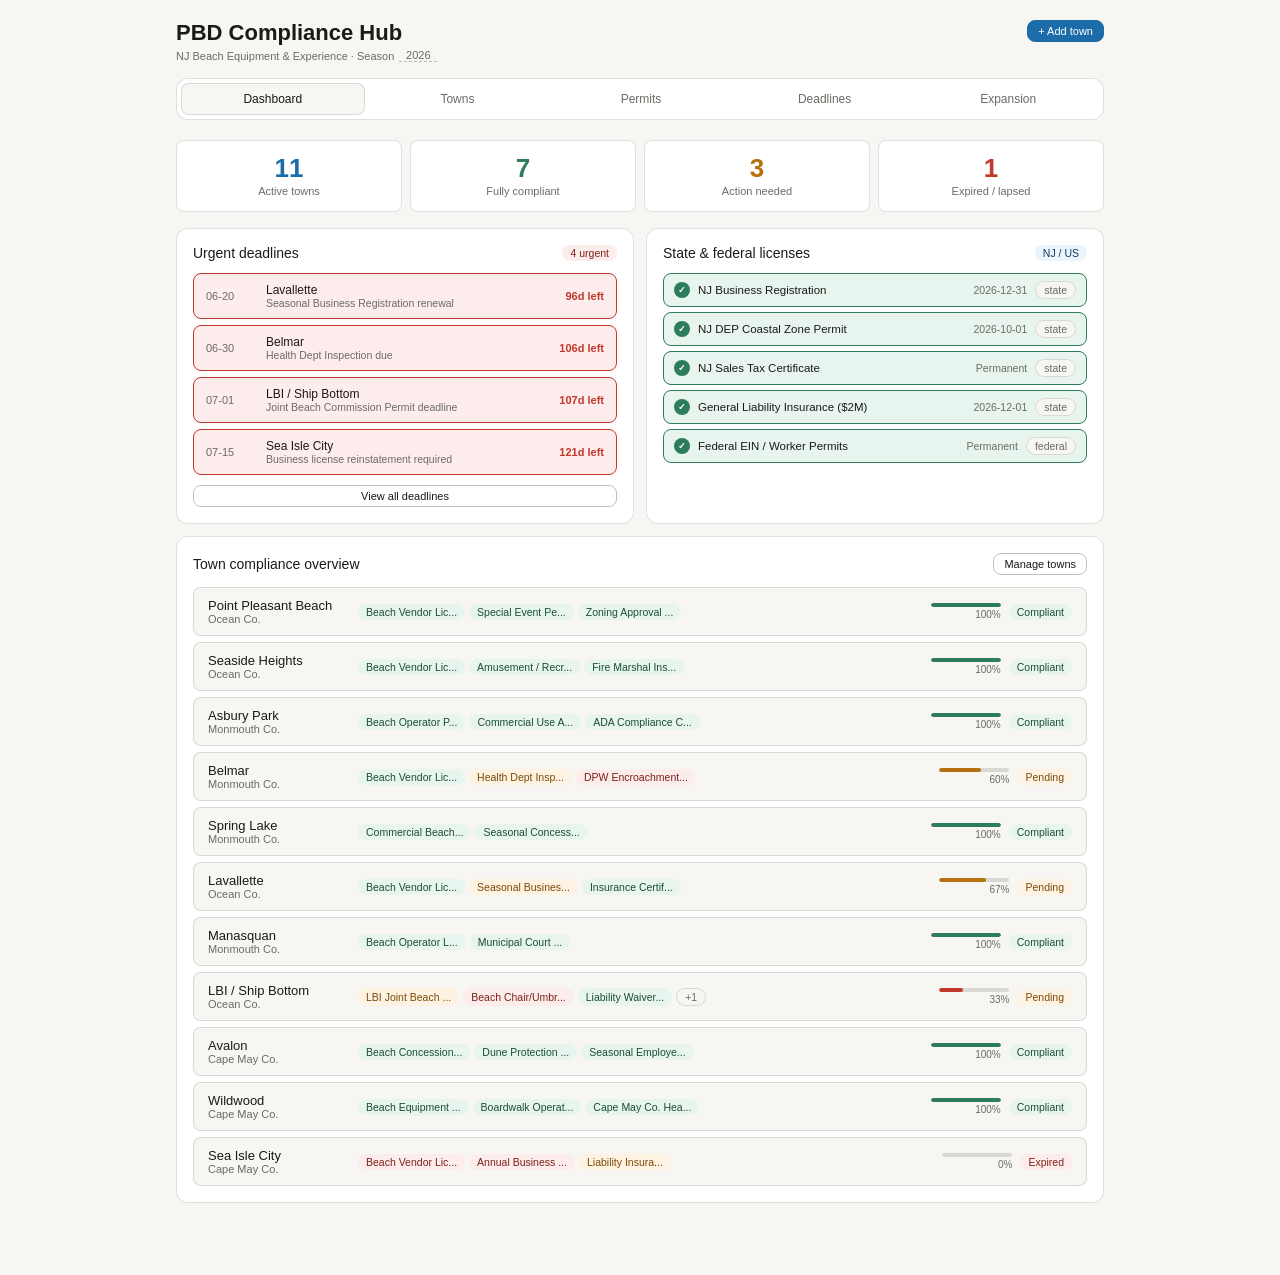
==== commit 4c46b896: "Add files via upload" ====
--- a/index.html
+++ b/index.html
@@ -4,9 +4,9 @@
   <meta charset="UTF-8">
   <meta name="viewport" content="width=device-width, initial-scale=1.0">
   <title>PBD Compliance Hub</title>
-  <link rel="stylesheet" href="css/tokens.css">
-  <link rel="stylesheet" href="css/components.css">
-  <link rel="stylesheet" href="css/layout.css">
+  <link rel="stylesheet" href="tokens.css">
+  <link rel="stylesheet" href="components.css">
+  <link rel="stylesheet" href="layout.css">
 </head>
 <body>
 
@@ -46,7 +46,7 @@
 
   </div>
 
-  <!-- ── MODALS ─────────────────────────────────────────── -->
+  <!-- MODALS -->
 
   <!-- Add Town -->
   <div class="modal-overlay" id="modal-add-town" onclick="Controller.overlayClick(event,'add-town')">
@@ -127,10 +127,10 @@
     </div>
   </div>
 
-  <!-- ── SCRIPTS (Model → View → Controller order) ──────── -->
-  <script src="js/model.js"></script>
-  <script src="js/view.js"></script>
-  <script src="js/controller.js"></script>
+  <!-- Scripts at end of body: Model → View → Controller -->
+  <script src="model.js"></script>
+  <script src="view.js"></script>
+  <script src="controller.js"></script>
 
 </body>
 </html>
--- a/tokens.css
+++ b/tokens.css
@@ -0,0 +1,72 @@
+/* ============================================================
+   tokens.css — Design tokens: colors, spacing, typography
+   ============================================================ */
+
+:root {
+  /* Brand */
+  --ocean:   #1B6CA8;
+  --ocean-l: #EBF4FB;
+  --ocean-d: #0C3D6A;
+
+  /* Status */
+  --gr:   #2E7D5A;
+  --gr-l: #E8F5EE;
+  --gr-d: #1B4D36;
+
+  --am:   #B5700F;
+  --am-l: #FEF3E2;
+  --am-d: #7A4A08;
+
+  --re:   #C0392B;
+  --re-l: #FDECEC;
+  --re-d: #7A2218;
+
+  /* Neutrals */
+  --bg:  #ffffff;
+  --bg2: #f7f6f2;
+  --tx:  #1a1a18;
+  --tx2: #6b6b66;
+  --bd:  rgba(0, 0, 0, 0.12);
+  --bd2: rgba(0, 0, 0, 0.25);
+
+  /* Radii */
+  --rm: 8px;
+  --rl: 12px;
+
+  /* Typography */
+  --font: -apple-system, BlinkMacSystemFont, 'Segoe UI', sans-serif;
+}
+
+@media (prefers-color-scheme: dark) {
+  :root {
+    --bg:      #1c1c1a;
+    --bg2:     #252523;
+    --tx:      #e8e6df;
+    --tx2:     #9a9890;
+    --bd:      rgba(255, 255, 255, 0.12);
+    --bd2:     rgba(255, 255, 255, 0.25);
+    --ocean-l: #0d2d42;
+    --ocean-d: #7ec3f0;
+    --gr-l:    #0d2418;
+    --gr-d:    #6fcfa0;
+    --am-l:    #2a1e08;
+    --am-d:    #f5b855;
+    --re-l:    #2a0f0d;
+    --re-d:    #f07070;
+  }
+}
+
+/* ── Base reset ────────────────────────────────────────── */
+*, *::before, *::after {
+  box-sizing: border-box;
+  margin: 0;
+  padding: 0;
+}
+
+body {
+  font-family: var(--font);
+  font-size: 13px;
+  color: var(--tx);
+  background: var(--bg2);
+  min-height: 100vh;
+}
--- a/components.css
+++ b/components.css
@@ -0,0 +1,330 @@
+/* ============================================================
+   components.css — Reusable UI components
+   ============================================================ */
+
+/* ── Badges ─────────────────────────────────────────────── */
+.badge {
+  display: inline-flex;
+  align-items: center;
+  padding: 2px 8px;
+  border-radius: 99px;
+  font-size: 10.5px;
+  font-weight: 500;
+  white-space: nowrap;
+}
+.badge-green { background: var(--gr-l);    color: var(--gr-d); }
+.badge-amber { background: var(--am-l);    color: var(--am-d); }
+.badge-red   { background: var(--re-l);    color: var(--re-d); }
+.badge-ocean { background: var(--ocean-l); color: var(--ocean-d); }
+.badge-gray  { background: var(--bg2); color: var(--tx2); border: 0.5px solid var(--bd); }
+
+/* ── Buttons ─────────────────────────────────────────────── */
+.btn {
+  padding: 7px 14px;
+  border: 0.5px solid var(--bd2);
+  background: transparent;
+  border-radius: var(--rm);
+  font-size: 12px;
+  font-weight: 500;
+  cursor: pointer;
+  font-family: var(--font);
+  color: var(--tx);
+  transition: all 0.15s;
+}
+.btn:hover  { background: var(--bg2); }
+.btn:active { transform: scale(0.98); }
+
+.btn-primary        { background: var(--ocean); color: #fff; border-color: var(--ocean); }
+.btn-primary:hover  { opacity: 0.88; background: var(--ocean); }
+
+.btn-danger        { color: var(--re); border-color: var(--re); }
+.btn-danger:hover  { background: var(--re-l); }
+
+.btn-sm   { padding: 4px 10px; font-size: 11px; }
+.btn-full { width: 100%; margin-top: 10px; }
+
+/* ── Cards ───────────────────────────────────────────────── */
+.card {
+  background: var(--bg);
+  border: 0.5px solid var(--bd);
+  border-radius: var(--rl);
+  padding: 16px;
+  margin-bottom: 12px;
+}
+
+.card-header {
+  display: flex;
+  align-items: center;
+  justify-content: space-between;
+  margin-bottom: 12px;
+}
+
+.card-title { font-size: 14px; font-weight: 500; }
+
+/* ── Stat cards ──────────────────────────────────────────── */
+.stat-card {
+  background: var(--bg);
+  border-radius: var(--rm);
+  padding: 14px;
+  text-align: center;
+  border: 0.5px solid var(--bd);
+}
+.stat-num   { font-size: 26px; font-weight: 600; line-height: 1; }
+.stat-label { font-size: 11px; color: var(--tx2); margin-top: 4px; }
+
+.stat-num.ocean { color: var(--ocean); }
+.stat-num.green { color: var(--gr); }
+.stat-num.amber { color: var(--am); }
+.stat-num.red   { color: var(--re); }
+
+/* ── Permit items ────────────────────────────────────────── */
+.permit-list { display: flex; flex-direction: column; gap: 5px; }
+
+.permit-item {
+  display: flex;
+  align-items: center;
+  gap: 8px;
+  padding: 7px 10px;
+  border-radius: var(--rm);
+  background: var(--bg2);
+  border: 0.5px solid var(--bd);
+}
+.permit-item.done { border-color: var(--gr); background: var(--gr-l); }
+.permit-item.warn { border-color: var(--am); background: var(--am-l); }
+.permit-item.miss { border-color: var(--re); background: var(--re-l); }
+
+.permit-icon {
+  width: 16px;
+  height: 16px;
+  border-radius: 50%;
+  display: flex;
+  align-items: center;
+  justify-content: center;
+  font-size: 9px;
+  font-weight: 700;
+  flex-shrink: 0;
+}
+.permit-icon.done { background: var(--gr); color: #fff; }
+.permit-icon.warn { background: var(--am); color: #fff; }
+.permit-icon.miss { background: var(--re); color: #fff; }
+
+.permit-name { font-size: 11.5px; font-weight: 500; flex: 1; }
+.permit-exp  { font-size: 10.5px; color: var(--tx2); white-space: nowrap; }
+
+/* ── Town rows ───────────────────────────────────────────── */
+.town-list { display: flex; flex-direction: column; gap: 6px; }
+
+.town-row {
+  display: grid;
+  grid-template-columns: 140px 1fr auto;
+  align-items: center;
+  gap: 10px;
+  padding: 10px 14px;
+  background: var(--bg2);
+  border-radius: var(--rm);
+  border: 0.5px solid var(--bd);
+  cursor: pointer;
+  transition: all 0.15s;
+}
+.town-row:hover    { border-color: var(--ocean); }
+.town-row.expanded {
+  border-color: var(--ocean);
+  border-bottom-left-radius: 0;
+  border-bottom-right-radius: 0;
+}
+
+.town-name   { font-size: 13px; font-weight: 500; }
+.town-county { font-size: 11px; color: var(--tx2); }
+.tag-row     { display: flex; gap: 4px; flex-wrap: wrap; }
+
+.progress-bar { height: 4px; background: var(--bd); border-radius: 99px; overflow: hidden; width: 70px; }
+.progress-fill { height: 100%; border-radius: 99px; transition: width 0.3s; }
+.progress-fill.green { background: var(--gr); }
+.progress-fill.amber { background: var(--am); }
+.progress-fill.red   { background: var(--re); }
+
+/* ── Town detail panel ───────────────────────────────────── */
+.town-detail {
+  display: none;
+  background: var(--ocean-l);
+  border: 0.5px solid var(--ocean);
+  border-top: none;
+  border-bottom-left-radius: var(--rm);
+  border-bottom-right-radius: var(--rm);
+  padding: 14px;
+}
+.town-detail.open { display: block; }
+
+.detail-grid {
+  display: grid;
+  grid-template-columns: 1fr 1fr;
+  gap: 6px;
+  margin-bottom: 12px;
+}
+.detail-item label { color: var(--tx2); display: block; margin-bottom: 2px; font-size: 10.5px; }
+.detail-item span  { font-weight: 500; font-size: 12px; }
+
+.section-label {
+  font-size: 10px;
+  font-weight: 600;
+  color: var(--tx2);
+  text-transform: uppercase;
+  letter-spacing: 0.06em;
+  margin-bottom: 8px;
+}
+
+.inline-actions {
+  display: flex;
+  gap: 6px;
+  margin-top: 10px;
+  flex-wrap: wrap;
+  align-items: center;
+}
+
+/* ── Deadline items ──────────────────────────────────────── */
+.deadline-list { display: flex; flex-direction: column; gap: 6px; }
+
+.deadline-item {
+  display: flex;
+  align-items: center;
+  gap: 10px;
+  padding: 9px 12px;
+  border-radius: var(--rm);
+  border: 0.5px solid var(--bd);
+}
+.deadline-item.urgent { border-color: var(--re); background: var(--re-l); }
+.deadline-item.soon   { border-color: var(--am); background: var(--am-l); }
+.deadline-item.ok     { border-color: var(--gr); background: var(--gr-l); }
+
+.deadline-date { font-size: 11px; font-weight: 500; color: var(--tx2); min-width: 50px; }
+.deadline-town { font-size: 12px; font-weight: 500; flex: 1; }
+.deadline-type { font-size: 10.5px; color: var(--tx2); }
+.deadline-days { font-size: 11px; font-weight: 600; min-width: 54px; text-align: right; }
+.deadline-days.urgent { color: var(--re); }
+.deadline-days.soon   { color: var(--am); }
+.deadline-days.ok     { color: var(--gr); }
+
+/* ── Prospect cards ──────────────────────────────────────── */
+.prospect-grid {
+  display: grid;
+  grid-template-columns: repeat(2, minmax(0, 1fr));
+  gap: 10px;
+}
+
+.prospect-card {
+  background: var(--bg2);
+  border: 0.5px solid var(--bd);
+  border-radius: var(--rl);
+  padding: 12px;
+  cursor: pointer;
+  transition: all 0.15s;
+}
+.prospect-card:hover    { border-color: var(--ocean); }
+.prospect-card.selected { border-color: var(--ocean); border-width: 1.5px; background: var(--ocean-l); }
+
+.prospect-name   { font-size: 13px; font-weight: 500; margin-bottom: 4px; }
+.prospect-detail { font-size: 10.5px; color: var(--tx2); margin-bottom: 7px; }
+
+.score-bar  { height: 4px; background: var(--bd); border-radius: 99px; overflow: hidden; }
+.score-fill { height: 100%; border-radius: 99px; background: var(--ocean); }
+
+.note-box {
+  margin-top: 10px;
+  padding: 10px 12px;
+  background: var(--bg2);
+  border-radius: var(--rm);
+  font-size: 11.5px;
+  color: var(--tx2);
+  border: 0.5px solid var(--bd);
+  line-height: 1.5;
+}
+
+/* ── Filter bar ──────────────────────────────────────────── */
+.filter-bar {
+  display: flex;
+  gap: 6px;
+  flex-wrap: wrap;
+  align-items: center;
+  margin-bottom: 14px;
+}
+
+.chip {
+  padding: 4px 10px;
+  border: 0.5px solid var(--bd);
+  border-radius: 99px;
+  font-size: 11px;
+  font-weight: 500;
+  cursor: pointer;
+  background: transparent;
+  color: var(--tx2);
+  font-family: var(--font);
+  transition: all 0.15s;
+}
+.chip.active { background: var(--ocean); color: #fff; border-color: var(--ocean); }
+
+.search-input {
+  flex: 1;
+  min-width: 120px;
+  padding: 6px 10px;
+  border: 0.5px solid var(--bd);
+  border-radius: var(--rm);
+  background: var(--bg2);
+  font-family: var(--font);
+  font-size: 12px;
+  color: var(--tx);
+}
+.search-input:focus { outline: none; border-color: var(--ocean); }
+
+/* ── Forms ───────────────────────────────────────────────── */
+.form-group { margin-bottom: 12px; }
+.form-label { font-size: 11px; color: var(--tx2); margin-bottom: 4px; display: block; }
+
+.form-input {
+  width: 100%;
+  padding: 8px 10px;
+  border: 0.5px solid var(--bd);
+  border-radius: var(--rm);
+  background: var(--bg2);
+  font-family: var(--font);
+  font-size: 12px;
+  color: var(--tx);
+}
+.form-input:focus { outline: none; border-color: var(--ocean); }
+select.form-input { cursor: pointer; }
+
+/* ── Modals ──────────────────────────────────────────────── */
+.modal-overlay {
+  display: none;
+  position: fixed;
+  inset: 0;
+  background: rgba(0, 0, 0, 0.45);
+  z-index: 200;
+  align-items: center;
+  justify-content: center;
+  padding: 20px;
+}
+.modal-overlay.open { display: flex; }
+
+.modal {
+  background: var(--bg);
+  border-radius: var(--rl);
+  border: 0.5px solid var(--bd);
+  padding: 20px;
+  width: 100%;
+  max-width: 440px;
+  max-height: 90vh;
+  overflow-y: auto;
+}
+
+.modal-header {
+  display: flex;
+  align-items: center;
+  justify-content: space-between;
+  margin-bottom: 16px;
+}
+.modal-title { font-size: 15px; font-weight: 500; }
+.modal-close { background: none; border: none; font-size: 18px; cursor: pointer; color: var(--tx2); line-height: 1; }
+.modal-actions { display: flex; gap: 8px; justify-content: flex-end; margin-top: 16px; }
+
+/* ── Utilities ───────────────────────────────────────────── */
+.empty { padding: 24px; text-align: center; color: var(--tx2); font-size: 12px; }
--- a/layout.css
+++ b/layout.css
@@ -0,0 +1,90 @@
+/* ============================================================
+   layout.css — App shell, header, nav, tab panels, grids
+   ============================================================ */
+
+/* ── App shell ───────────────────────────────────────────── */
+.app-shell {
+  max-width: 960px;
+  margin: 0 auto;
+  padding: 20px 16px 60px;
+}
+
+/* ── Header ──────────────────────────────────────────────── */
+.app-header {
+  display: flex;
+  align-items: flex-start;
+  justify-content: space-between;
+  margin-bottom: 16px;
+  gap: 10px;
+}
+
+.app-title { font-size: 22px; font-weight: 600; color: var(--tx); }
+
+.app-subtitle {
+  font-size: 11px;
+  color: var(--tx2);
+  margin-top: 3px;
+  display: flex;
+  align-items: center;
+  gap: 5px;
+}
+
+.season-input {
+  font-size: 11px;
+  color: var(--tx2);
+  background: transparent;
+  border: none;
+  border-bottom: 1px dashed var(--bd2);
+  font-family: var(--font);
+  width: 38px;
+  text-align: center;
+  cursor: pointer;
+  padding: 0 2px;
+}
+.season-input:focus { outline: none; border-bottom-color: var(--ocean); color: var(--tx); }
+
+/* ── Nav ─────────────────────────────────────────────────── */
+.nav {
+  display: flex;
+  gap: 2px;
+  background: var(--bg);
+  border-radius: var(--rl);
+  padding: 4px;
+  margin-bottom: 20px;
+  border: 0.5px solid var(--bd);
+}
+
+.nav-btn {
+  flex: 1;
+  padding: 8px 4px;
+  border: none;
+  background: transparent;
+  border-radius: var(--rm);
+  font-size: 12px;
+  font-weight: 500;
+  color: var(--tx2);
+  cursor: pointer;
+  font-family: var(--font);
+  transition: all 0.15s;
+  white-space: nowrap;
+}
+.nav-btn.active        { background: var(--bg2); color: var(--tx); border: 0.5px solid var(--bd); }
+.nav-btn:hover:not(.active) { color: var(--tx); }
+
+/* ── Tabs ────────────────────────────────────────────────── */
+.tab        { display: none; }
+.tab.active { display: block; }
+
+/* ── Grids ───────────────────────────────────────────────── */
+.grid-2 {
+  display: grid;
+  grid-template-columns: repeat(2, minmax(0, 1fr));
+  gap: 12px;
+}
+
+.stats-row {
+  display: grid;
+  grid-template-columns: repeat(4, minmax(0, 1fr));
+  gap: 8px;
+  margin-bottom: 16px;
+}
